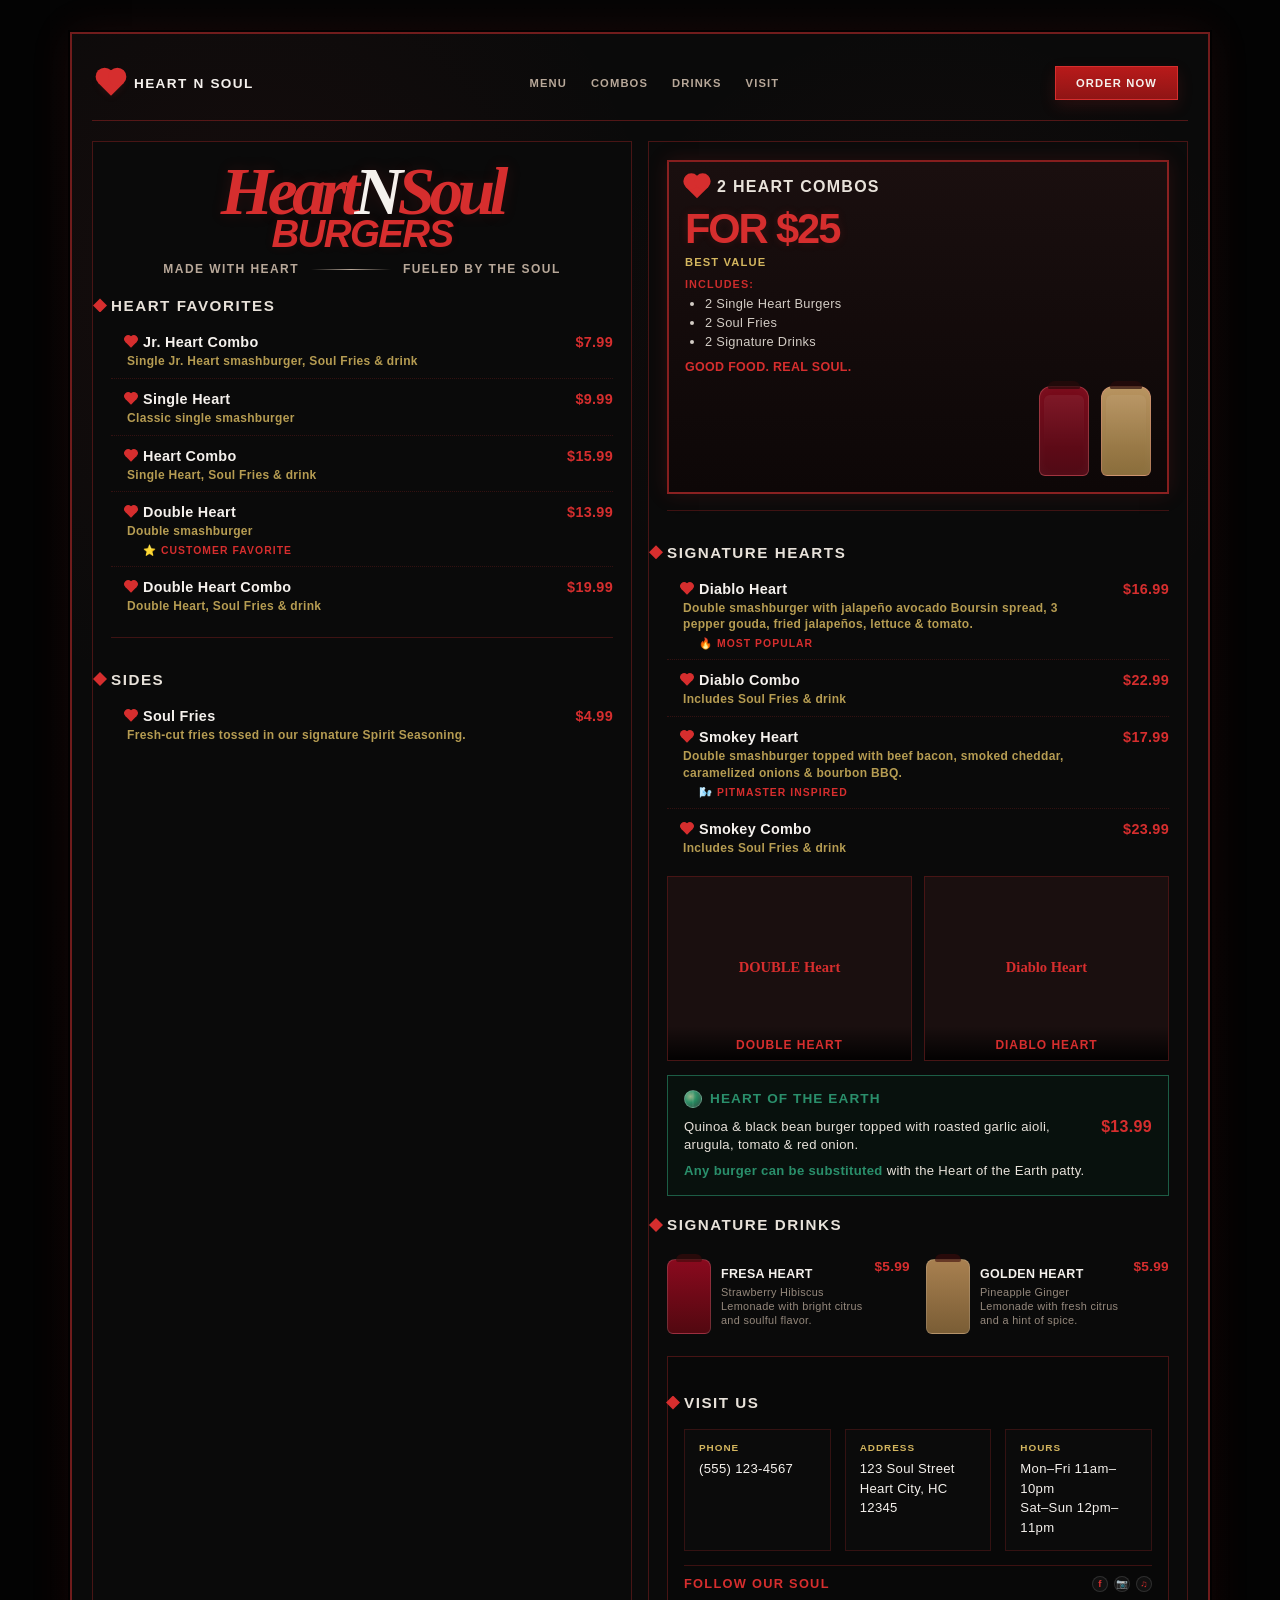
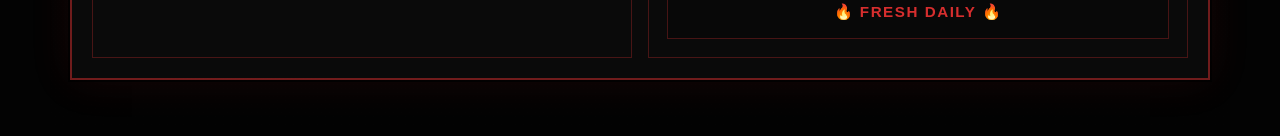
==== index.html @ 05a0e86d "Update design to match professional menu aesthetic with deeper tones, burger image sections, and men" ====
<!DOCTYPE html>
<html lang="en">
  <head>
    <meta charset="UTF-8" />
    <meta name="viewport" content="width=device-width, initial-scale=1.0" />
    <meta
      name="description"
      content="Heart N Soul Burgers serves handcrafted smash burgers, combos, soul fries, and signature drinks in a warm, welcoming neighborhood setting."
    />
    <title>Heart N Soul Burgers</title>
    <style>
      :root {
        --bg: #050505;
        --bg-2: #0a0a0a;
        --panel: #0f0f0f;
        --panel-2: #131313;
        --red: #d62e2e;
        --red-deep: #8f1a1a;
        --red-soft: rgba(214, 46, 46, 0.12);
        --cream: #f5f1ed;
        --gold: #d4b65f;
        --green: #2a8f6b;
        --green-dark: #0f2920;
        --text: #e8e2da;
        --muted: #b8a899;
        --line: rgba(214, 46, 46, 0.55);
        --shadow: rgba(214, 46, 46, 0.22);
        --shadow-soft: rgba(0, 0, 0, 0.4);
      }

      * {
        box-sizing: border-box;
      }

      html {
        scroll-behavior: smooth;
      }

      body {
        margin: 0;
        font-family: 'Trebuchet MS', Arial, sans-serif;
        background: #030303;
        color: var(--text);
        letter-spacing: 0.02em;
      }

      a {
        color: inherit;
        text-decoration: none;
      }

      ul {
        list-style: none;
        margin: 0;
        padding: 0;
      }

      .page {
        max-width: 1180px;
        margin: 0 auto;
        padding: 32px 20px 56px;
        min-height: 100vh;
        background: linear-gradient(180deg, #040404 0%, #020202 100%);
      }

      .menu-board {
        background:
          radial-gradient(circle at 15% 15%, rgba(214, 46, 46, 0.06), transparent 25%),
          radial-gradient(circle at 75% 20%, rgba(214, 46, 46, 0.05), transparent 22%),
          #0a0a0a;
        border: 2px solid rgba(214, 46, 46, 0.5);
        box-shadow: 0 0 0 2px rgba(0, 0, 0, 0.8), 0 0 40px rgba(214, 46, 46, 0.1);
        padding: 20px;
        overflow: hidden;
      }

      .site-header {
        display: flex;
        align-items: center;
        justify-content: space-between;
        gap: 20px;
        padding: 12px 10px 20px;
        border-bottom: 1px solid rgba(214, 46, 46, 0.35);
        margin-bottom: 20px;
      }

      .brand-lockup {
        display: flex;
        align-items: center;
        gap: 14px;
      }

      .brand-mark {
        width: 18px;
        height: 18px;
        transform: rotate(45deg);
        background: var(--red);
        position: relative;
        box-shadow: 0 0 8px rgba(214, 46, 46, 0.15);
      }

      .brand-mark::before,
      .brand-mark::after {
        content: "";
        position: absolute;
        width: 18px;
        height: 18px;
        background: var(--red);
        border-radius: 50%;
      }

      .brand-mark::before { left: -9px; top: 0; }
      .brand-mark::after { left: 0; top: -9px; }

      .brand-name-inline {
        color: var(--cream);
        font-weight: 900;
        text-transform: uppercase;
        letter-spacing: 0.1em;
        font-size: 0.85rem;
        word-spacing: 0.05em;
      }

      .main-nav {
        display: flex;
        align-items: center;
        gap: 24px;
        flex-wrap: wrap;
      }

      .main-nav a {
        color: var(--muted);
        text-transform: uppercase;
        letter-spacing: 0.1em;
        font-size: 0.7rem;
        font-weight: 700;
        transition: color 0.2s ease;
        border-bottom: 1px solid transparent;
      }

      .main-nav a:hover,
      .main-nav a:focus-visible {
        color: var(--red);
        border-bottom-color: var(--red);
      }

      .order-btn,
      .cta-btn {
        display: inline-flex;
        align-items: center;
        justify-content: center;
        border: 1px solid var(--red);
        background: linear-gradient(180deg, #b81a1a 0%, #8f1515 100%);
        color: var(--cream);
        font-weight: 800;
        text-transform: uppercase;
        letter-spacing: 0.1em;
        padding: 10px 20px;
        font-size: 0.7rem;
        transition: transform 0.2s ease, box-shadow 0.2s ease;
        box-shadow: 0 6px 16px rgba(214, 46, 46, 0.15);
      }

      .order-btn:hover,
      .order-btn:focus-visible,
      .cta-btn:hover,
      .cta-btn:focus-visible {
        transform: translateY(-2px);
        box-shadow: 0 8px 20px rgba(214, 46, 46, 0.2);
      }

      .board-grid {
        display: grid;
        grid-template-columns: 1fr 1fr;
        gap: 16px;
      }

      .panel {
        background: rgba(10, 10, 10, 0.95);
        border: 1px solid rgba(214, 46, 46, 0.3);
        padding: 18px;
        position: relative;
        min-height: auto;
      }

      .brand-wrap {
        display: grid;
        grid-template-columns: 1fr;
        gap: 16px;
        align-items: center;
        text-align: center;
      }

      .brand-name {
        position: relative;
        font-weight: 900;
        font-style: italic;
        color: var(--cream);
        text-transform: none;
        line-height: 0.95;
        text-shadow: 0 0 20px rgba(214, 46, 46, 0.15);
      }

      .brand-name .heart {
        display: block;
        font-size: clamp(2.8rem, 6vw, 4.2rem);
        font-family: Georgia, serif;
        color: var(--cream);
        text-shadow: 0 0 15px rgba(214, 46, 46, 0.15);
        letter-spacing: -0.08em;
        position: relative;
        z-index: 1;
        margin: 0;
      }

      .brand-name .heart span {
        color: var(--red);
        font-weight: 900;
      }

      .brand-name .burgers {
        font-size: clamp(1.8rem, 4vw, 2.4rem);
        color: var(--red);
        letter-spacing: -0.04em;
        position: relative;
        margin: -8px 0 0 0;
        font-weight: 900;
        text-shadow: 0 0 10px rgba(214, 46, 46, 0.1);
      }

      .heart-shape {
        display: none;
      }

      .brand-signoff {
        display: flex;
        justify-content: center;
        align-items: center;
        gap: 12px;
        margin-top: 10px;
        font-size: 0.75rem;
        text-transform: uppercase;
        letter-spacing: 0.12em;
        color: var(--muted);
        font-weight: 700;
      }

      .brand-signoff .line {
        flex: 1;
        height: 1px;
        background: linear-gradient(90deg, transparent, var(--muted), transparent);
        border-radius: 999px;
        max-width: 80px;
      }

      .combo-box {
        background: linear-gradient(180deg, #1a0f0f 0%, #0d0707 100%);
        border: 2px solid rgba(214, 46, 46, 0.6);
        padding: 16px;
        position: relative;
        margin-bottom: 16px;
        box-shadow: 0 0 20px rgba(214, 46, 46, 0.15);
      }

      .combo-header {
        display: flex;
        align-items: center;
        gap: 12px;
        margin-bottom: 12px;
        color: var(--text);
        font-weight: 800;
        text-transform: uppercase;
        font-size: 1rem;
        letter-spacing: 0.08em;
      }

      .combo-heart {
        width: 16px;
        height: 16px;
        background: var(--red);
        transform: rotate(45deg);
        position: relative;
        display: inline-block;
        margin-left: 4px;
      }

      .combo-heart::before,
      .combo-heart::after {
        content: "";
        position: absolute;
        width: 16px;
        height: 16px;
        background: var(--red);
        border-radius: 50%;
      }

      .combo-heart::before { left: -8px; top: 0; }
      .combo-heart::after { left: 0; top: -8px; }

      .combo-price {
        font-size: clamp(2rem, 4vw, 2.6rem);
        font-weight: 900;
        color: var(--red);
        line-height: 1;
        display: inline-block;
        letter-spacing: -0.05em;
        margin: 0 0 6px;
        text-shadow: 0 0 10px rgba(214, 46, 46, 0.15);
      }

      .combo-sub {
        color: var(--gold);
        text-transform: uppercase;
        font-size: 0.7rem;
        font-weight: 800;
        letter-spacing: 0.1em;
        margin-bottom: 8px;
        display: block;
      }

      .combo-includes {
        font-size: 0.68rem;
        text-transform: uppercase;
        color: var(--red);
        opacity: 0.95;
        letter-spacing: 0.1em;
        margin: 10px 0 6px 0;
        font-weight: 800;
      }

      .combo-list {
        margin: 0;
        padding-left: 20px;
        color: var(--text);
        font-size: 0.8rem;
        list-style: disc;
        opacity: 0.9;
      }

      .combo-list li {
        margin-bottom: 4px;
      }

      .combo-note {
        margin-top: 10px;
        color: var(--red);
        font-size: 0.78rem;
        text-transform: uppercase;
        font-weight: 900;
        line-height: 1.4;
      }

      .combo-visuals {
        display: flex;
        justify-content: flex-end;
        align-items: center;
        gap: 12px;
        margin-top: 10px;
      }

      .drink-bottle {
        width: 50px;
        height: 90px;
        background: linear-gradient(180deg, #7a0a1a 0%, #500a15 100%);
        border-radius: 12px 12px 6px 6px;
        position: relative;
        border: 1px solid rgba(255, 150, 150, 0.3);
        box-shadow: inset 0 0 12px rgba(255, 255, 255, 0.04);
      }

      .drink-bottle:nth-child(2) {
        background: linear-gradient(180deg, #b8935f 0%, #8a6d3b 100%);
      }

      .drink-bottle::before {
        content: "";
        position: absolute;
        top: -6px;
        left: 8px;
        right: 8px;
        height: 8px;
        background: rgba(40, 10, 10, 0.7);
        border-radius: 8px 8px 2px 2px;
      }

      .drink-bottle::after {
        content: "";
        position: absolute;
        inset: 8px 4px 4px;
        background: linear-gradient(180deg, rgba(255,255,255,0.06), transparent 70%);
        border-radius: 6px;
      }

      .menu-section {
        margin-top: 14px;
        border-top: 1px solid rgba(214, 46, 46, 0.25);
        padding-top: 12px;
      }

      .menu-section.first-section {
        border-top: none;
        margin-top: 0;
        padding-top: 0;
      }

      .section-head {
        display: flex;
        align-items: center;
        gap: 10px;
        text-transform: uppercase;
        font-weight: 900;
        color: var(--text);
        font-size: 0.95rem;
        margin-bottom: 10px;
        letter-spacing: 0.1em;
        position: relative;
        padding: 8px 0;
      }

      .section-head::before {
        content: "";
        position: absolute;
        left: -18px;
        top: 50%;
        transform: translateY(-50%);
        width: 14px;
        height: 14px;
        background: var(--red);
        clip-path: polygon(50% 0%, 100% 50%, 50% 100%, 0% 50%);
      }

      .section-head::after {
        content: "";
        position: absolute;
        right: 0;
        top: 50%;
        transform: translateY(-50%);
        width: 100%;
        height: 1px;
        background: linear-gradient(90deg, transparent, rgba(214, 46, 46, 0.4), transparent);
        z-index: -1;
      }

      .tiny-heart {
        width: 12px;
        height: 12px;
        background: var(--red);
        transform: rotate(45deg);
        display: inline-block;
        position: relative;
      }

      .tiny-heart::before,
      .tiny-heart::after {
        content: "";
        position: absolute;
        width: 12px;
        height: 12px;
        background: var(--red);
        border-radius: 50%;
      }

      .tiny-heart::before { left: -6px; top: 0; }
      .tiny-heart::after { left: 0; top: -6px; }

      .menu-item {
        display: grid;
        grid-template-columns: 1fr auto;
        gap: 10px;
        align-items: start;
        margin: 12px 0;
        padding-bottom: 8px;
        padding-left: 16px;
        border-bottom: 1px dotted rgba(214, 46, 46, 0.2);
      }

      .menu-item:last-child {
        border-bottom: none;
      }

      .item-name {
        display: flex;
        align-items: center;
        gap: 8px;
        color: var(--cream);
        font-weight: 700;
        font-size: 0.9rem;
        letter-spacing: 0.02em;
      }

      .mini-heart {
        width: 8px;
        height: 8px;
        background: var(--red);
        transform: rotate(45deg);
        display: inline-block;
        position: relative;
        flex-shrink: 0;
      }

      .mini-heart::before,
      .mini-heart::after {
        content: "";
        position: absolute;
        width: 8px;
        height: 8px;
        border-radius: 50%;
        background: var(--red);
      }

      .mini-heart::before { left: -4px; top: 0; }
      .mini-heart::after { left: 0; top: -4px; }

      .item-price {
        color: var(--red);
        font-weight: 900;
        font-size: 0.9rem;
        white-space: nowrap;
      }

      .description {
        margin-top: 3px;
        color: var(--gold);
        font-size: 0.75rem;
        line-height: 1.4;
        max-width: 420px;
        opacity: 0.85;
        font-weight: 600;
      }

      .item-label {
        display: inline-block;
        color: var(--red);
        font-size: 0.65rem;
        text-transform: uppercase;
        letter-spacing: 0.1em;
        font-weight: 900;
        margin-top: 2px;
        margin-left: 16px;
      }

      .burger-image-grid {
        display: grid;
        grid-template-columns: 1fr;
        gap: 12px;
        margin-top: 12px;
      }

      .burger-image-row {
        display: grid;
        grid-template-columns: 1fr 1fr;
        gap: 12px;
      }

      .burger-image-item {
        position: relative;
        overflow: hidden;
        border: 1px solid rgba(214, 46, 46, 0.3);
        background: rgba(10, 10, 10, 0.8);
      }

      .burger-image-item img {
        width: 100%;
        height: auto;
        display: block;
      }

      .burger-label {
        position: absolute;
        bottom: 0;
        left: 0;
        right: 0;
        background: linear-gradient(180deg, transparent, rgba(0, 0, 0, 0.9));
        color: var(--red);
        font-weight: 900;
        text-transform: uppercase;
        padding: 12px 8px 8px;
        font-size: 0.75rem;
        letter-spacing: 0.08em;
        text-align: center;
      }

      .section-highlight {
        background: rgba(8, 20, 15, 0.7);
        border: 1px solid rgba(42, 143, 107, 0.6);
        color: var(--text);
        padding: 14px 16px;
        margin-top: 14px;
        position: relative;
      }

      .section-highlight .brand {
        color: var(--green);
        font-weight: 900;
        text-transform: uppercase;
        letter-spacing: 0.08em;
        margin-bottom: 10px;
        font-size: 0.85rem;
        display: flex;
        align-items: center;
        gap: 8px;
      }

      .earth-row {
        display: grid;
        grid-template-columns: 1fr auto;
        gap: 12px;
        align-items: start;
      }

      .earth-badge {
        display: inline-block;
        width: 18px;
        height: 18px;
        border-radius: 50%;
        background: radial-gradient(circle at 35% 35%, #9ab588 0%, #238a5f 40%, #0d2b1f 100%);
        border: 1px solid rgba(255,255,255,0.3);
        position: relative;
        box-shadow: inset 0 0 6px rgba(255,255,255,0.2);
        flex-shrink: 0;
      }

      .earth-badge::before {
        content: "";
        position: absolute;
        inset: 0;
        border-radius: 50%;
        background: linear-gradient(90deg, transparent 45%, rgba(255,255,255,0.15) 50%, transparent 55%);
      }

      .section-highlight .text {
        color: var(--text);
        line-height: 1.4;
        font-size: 0.82rem;
      }

      .section-highlight .text strong {
        color: var(--green);
        font-weight: 800;
      }

      .signature-drinks {
        margin-top: 12px;
      }

      .drink-grid {
        display: grid;
        grid-template-columns: 1fr 1fr;
        gap: 16px;
        margin-top: 8px;
      }

      .drink-item {
        display: grid;
        grid-template-columns: 1fr auto;
        gap: 8px;
        align-items: start;
        margin: 8px 0;
      }

      .drink-label {
        font-size: 0.78rem;
        color: var(--cream);
        font-weight: 700;
        text-transform: uppercase;
      }

      .drink-price {
        color: var(--red);
        font-weight: 900;
        white-space: nowrap;
        font-size: 0.85rem;
      }

      .drink-mini {
        margin-top: 4px;
        display: flex;
        justify-content: space-between;
        gap: 8px;
        color: var(--muted);
        font-size: 0.68rem;
        line-height: 1.3;
        opacity: 0.8;
      }

      .bottle-shape {
        width: 44px;
        height: 75px;
        border-radius: 8px 8px 6px 6px;
        position: relative;
        background: linear-gradient(180deg, #8a0a1e 0%, #520810 100%);
        border: 1px solid rgba(255,255,255,0.15);
        flex-shrink: 0;
      }

      .bottle-shape::before {
        content: "";
        position: absolute;
        left: 8px;
        right: 8px;
        top: -6px;
        height: 8px;
        background: rgba(60, 10, 10, 0.6);
        border-radius: 6px 6px 2px 2px;
      }

      .bottle-shape.gold {
        background: linear-gradient(180deg, #a88050 0%, #7a5d35 100%);
      }

      .contact-card {
        background: rgba(8, 8, 8, 0.9);
        border: 1px solid rgba(214, 46, 46, 0.3);
        padding: 16px;
        margin-top: 14px;
      }

      .contact-row {
        display: grid;
        grid-template-columns: repeat(3, minmax(0, 1fr));
        gap: 14px;
      }

      .info-block {
        border: 1px solid rgba(214, 46, 46, 0.2);
        background: rgba(255, 255, 255, 0.01);
        padding: 12px 14px;
      }

      .info-label {
        display: block;
        color: var(--gold);
        font-size: 0.62rem;
        text-transform: uppercase;
        letter-spacing: 0.1em;
        font-weight: 800;
        margin-bottom: 6px;
      }

      .info-value {
        color: var(--cream);
        font-size: 0.82rem;
        line-height: 1.5;
      }

      .follow-wrap {
        margin-top: 14px;
        border-top: 1px solid rgba(214, 46, 46, 0.25);
        padding-top: 10px;
        display: flex;
        justify-content: space-between;
        align-items: center;
        flex-wrap: wrap;
        gap: 10px;
      }

      .follow-text {
        color: var(--red);
        text-transform: uppercase;
        font-weight: 900;
        letter-spacing: 0.1em;
        font-size: 0.8rem;
      }

      .socials {
        display: flex;
        gap: 6px;
        align-items: center;
        color: var(--cream);
        font-size: 0.95rem;
      }

      .social-dot {
        width: 16px;
        height: 16px;
        border-radius: 50%;
        display: inline-flex;
        align-items: center;
        justify-content: center;
        background: rgba(255,255,255,0.04);
        border: 1px solid rgba(255,255,255,0.12);
        color: var(--red);
        font-weight: 900;
        font-size: 0.6rem;
      }

      .bottom-tag {
        margin-top: 10px;
        text-align: center;
        color: var(--red);
        text-transform: uppercase;
        font-weight: 900;
        letter-spacing: 0.1em;
        font-size: 0.95rem;
        line-height: 1.3;
      }

      .sr-only {
        position: absolute;
        width: 1px;
        height: 1px;
        padding: 0;
        margin: -1px;
        overflow: hidden;
        clip: rect(0, 0, 0, 0);
        border: 0;
      }

      @media (max-width: 900px) {
        .board-grid { grid-template-columns: 1fr; }
        .brand-wrap { grid-template-columns: 1fr; }
        .drink-grid { grid-template-columns: 1fr; }
        .burger-image-row { grid-template-columns: 1fr; }
        .page { padding: 20px; }
        .site-header {
          flex-direction: column;
          align-items: flex-start;
        }
        .main-nav {
          width: 100%;
          justify-content: space-between;
        }
      }

      @media (max-width: 620px) {
        .menu-item {
          grid-template-columns: 1fr;
        }
        .contact-row {
          grid-template-columns: 1fr;
        }
        .earth-row {
          grid-template-columns: 1fr;
        }
        .brand-signoff {
          flex-direction: column;
          align-items: center;
          gap: 6px;
        }
        .brand-signoff .line {
          width: 80px;
          height: 1px;
        }
      }
    </style>
  </head>
  <body>
    <div class="page">
      <div class="menu-board">
        <header class="site-header" aria-label="Main header">
          <div class="brand-lockup" aria-label="Heart N Soul Burgers brand">
            <span class="brand-mark" aria-hidden="true"></span>
            <span class="brand-name-inline">Heart N Soul</span>
          </div>

          <nav class="main-nav" aria-label="Main navigation">
            <a href="#menu">Menu</a>
            <a href="#combos">Combos</a>
            <a href="#drinks">Drinks</a>
            <a href="#visit">Visit</a>
          </nav>

          <a class="order-btn" href="tel:+15551234567" aria-label="Call to order">Order Now</a>
        </header>

        <main>
          <div class="board-grid">
            <section class="panel" aria-labelledby="brand-title">
              <div class="brand-wrap">
                <div class="brand-name" id="brand-title">
                  <div class="heart"><span>Heart</span>N<span>Soul</span></div>
                  <div class="burgers">BURGERS</div>
                </div>
              </div>

              <div class="brand-signoff" aria-label="Brand tagline">
                <span>Made With Heart</span>
                <div class="line" aria-hidden="true"></div>
                <span>Fueled by the Soul</span>
              </div>

              <section class="menu-section first-section" id="menu" aria-labelledby="favorites-heading">
                <h2 class="section-head" id="favorites-heading">
                  <span>Heart Favorites</span>
                </h2>

                <ul class="menu-list" aria-label="Favorite menu items">
                  <li class="menu-item">
                    <div>
                      <div class="item-name"><span class="mini-heart" aria-hidden="true"></span> Jr. Heart Combo</div>
                      <div class="description">Single Jr. Heart smashburger, Soul Fries &amp; drink</div>
                    </div>
                    <div class="item-price" aria-label="Price $7.99">$7.99</div>
                  </li>

                  <li class="menu-item">
                    <div>
                      <div class="item-name"><span class="mini-heart" aria-hidden="true"></span> Single Heart</div>
                      <div class="description">Classic single smashburger</div>
                    </div>
                    <div class="item-price" aria-label="Price $9.99">$9.99</div>
                  </li>

                  <li class="menu-item">
                    <div>
                      <div class="item-name"><span class="mini-heart" aria-hidden="true"></span> Heart Combo</div>
                      <div class="description">Single Heart, Soul Fries &amp; drink</div>
                    </div>
                    <div class="item-price" aria-label="Price $15.99">$15.99</div>
                  </li>

                  <li class="menu-item">
                    <div>
                      <div class="item-name"><span class="mini-heart" aria-hidden="true"></span> Double Heart</div>
                      <div class="description">Double smashburger</div>
                      <div class="item-label">⭐ CUSTOMER FAVORITE</div>
                    </div>
                    <div class="item-price" aria-label="Price $13.99">$13.99</div>
                  </li>

                  <li class="menu-item">
                    <div>
                      <div class="item-name"><span class="mini-heart" aria-hidden="true"></span> Double Heart Combo</div>
                      <div class="description">Double Heart, Soul Fries &amp; drink</div>
                    </div>
                    <div class="item-price" aria-label="Price $19.99">$19.99</div>
                  </li>
                </ul>
              </section>

              <section class="menu-section" aria-labelledby="sides-heading">
                <h2 class="section-head" id="sides-heading">
                  <span>Sides</span>
                </h2>

                <ul class="menu-list" aria-label="Side menu items">
                  <li class="menu-item">
                    <div>
                      <div class="item-name"><span class="mini-heart" aria-hidden="true"></span> Soul Fries</div>
                      <div class="description">Fresh-cut fries tossed in our signature Spirit Seasoning.</div>
                    </div>
                    <div class="item-price" aria-label="Price $4.99">$4.99</div>
                  </li>
                </ul>
              </section>
            </section>

            <aside class="panel" aria-label="Value menu and contact information">
              <div class="combo-box" id="combos">
                <div class="combo-header">
                  <span class="combo-heart" aria-hidden="true"></span>
                  <span>2 Heart Combos</span>
                </div>

                <div class="combo-price">FOR $25</div>
                <div class="combo-sub">Best Value</div>
                <div class="combo-includes">Includes:</div>
                <ul class="combo-list">
                  <li>2 Single Heart Burgers</li>
                  <li>2 Soul Fries</li>
                  <li>2 Signature Drinks</li>
                </ul>

                <div class="combo-note">GOOD FOOD. REAL SOUL.</div>

                <div class="combo-visuals" aria-hidden="true">
                  <div class="drink-bottle"></div>
                  <div class="drink-bottle"></div>
                </div>
              </div>

              <section class="menu-section" aria-labelledby="signature-hearts-heading">
                <h2 class="section-head" id="signature-hearts-heading">
                  <span>Signature Hearts</span>
                </h2>

                <ul class="menu-list" aria-label="Signature hearts">
                  <li class="menu-item">
                    <div>
                      <div class="item-name"><span class="mini-heart" aria-hidden="true"></span> Diablo Heart</div>
                      <div class="description">Double smashburger with jalapeño avocado Boursin spread, 3 pepper gouda, fried jalapeños, lettuce &amp; tomato.</div>
                      <div class="item-label">🔥 MOST POPULAR</div>
                    </div>
                    <div class="item-price" aria-label="Price $16.99">$16.99</div>
                  </li>

                  <li class="menu-item">
                    <div>
                      <div class="item-name"><span class="mini-heart" aria-hidden="true"></span> Diablo Combo</div>
                      <div class="description">Includes Soul Fries &amp; drink</div>
                    </div>
                    <div class="item-price" aria-label="Price $22.99">$22.99</div>
                  </li>

                  <li class="menu-item">
                    <div>
                      <div class="item-name"><span class="mini-heart" aria-hidden="true"></span> Smokey Heart</div>
                      <div class="description">Double smashburger topped with beef bacon, smoked cheddar, caramelized onions &amp; bourbon BBQ.</div>
                      <div class="item-label">🌬️ PITMASTER INSPIRED</div>
                    </div>
                    <div class="item-price" aria-label="Price $17.99">$17.99</div>
                  </li>

                  <li class="menu-item">
                    <div>
                      <div class="item-name"><span class="mini-heart" aria-hidden="true"></span> Smokey Combo</div>
                      <div class="description">Includes Soul Fries &amp; drink</div>
                    </div>
                    <div class="item-price" aria-label="Price $23.99">$23.99</div>
                  </li>
                </ul>
              </section>

              <div class="burger-image-grid">
                <div class="burger-image-row">
                  <div class="burger-image-item">
                    <img src="data:image/svg+xml,%3Csvg xmlns='http://www.w3.org/2000/svg' viewBox='0 0 400 300'%3E%3Crect fill='%231a0f0f' width='400' height='300'/%3E%3Ctext x='50%25' y='50%25' font-size='24' fill='%23d62e2e' text-anchor='middle' dominant-baseline='middle' font-weight='bold'%3EDOUBLE Heart%3C/text%3E%3C/svg%3E" alt="Double Heart burger"/>
                    <div class="burger-label">Double Heart</div>
                  </div>
                  <div class="burger-image-item">
                    <img src="data:image/svg+xml,%3Csvg xmlns='http://www.w3.org/2000/svg' viewBox='0 0 400 300'%3E%3Crect fill='%231a0f0f' width='400' height='300'/%3E%3Ctext x='50%25' y='50%25' font-size='24' fill='%23d62e2e' text-anchor='middle' dominant-baseline='middle' font-weight='bold'%3EDiablo Heart%3C/text%3E%3C/svg%3E" alt="Diablo Heart burger"/>
                    <div class="burger-label">Diablo Heart</div>
                  </div>
                </div>
              </div>

              <section class="section-highlight" aria-labelledby="earth-heading">
                <div class="brand" id="earth-heading"><span class="earth-badge" aria-hidden="true"></span> Heart of the Earth</div>
                <div class="earth-row">
                  <div class="text">
                    <div>Quinoa &amp; black bean burger topped with roasted garlic aioli, arugula, tomato &amp; red onion.</div>
                    <div style="margin-top:8px;"><strong>Any burger can be substituted</strong> with the Heart of the Earth patty.</div>
                  </div>
                  <div class="item-price" style="font-size:1rem;" aria-label="Price $13.99">$13.99</div>
                </div>
              </section>

              <section class="signature-drinks" id="drinks" aria-labelledby="drinks-heading">
                <h2 class="section-head" id="drinks-heading">
                  <span>Signature Drinks</span>
                </h2>

                <div class="drink-grid">
                  <article>
                    <div class="drink-item">
                      <div style="display:flex;align-items:center;gap:10px;">
                        <div class="bottle-shape" aria-hidden="true"></div>
                        <div>
                          <div class="drink-label">Fresa Heart</div>
                          <div class="drink-mini">Strawberry Hibiscus Lemonade with bright citrus and soulful flavor.</div>
                        </div>
                      </div>
                      <div class="drink-price" aria-label="Price $5.99">$5.99</div>
                    </div>
                  </article>

                  <article>
                    <div class="drink-item">
                      <div style="display:flex;align-items:center;gap:10px;">
                        <div class="bottle-shape gold" aria-hidden="true"></div>
                        <div>
                          <div class="drink-label">Golden Heart</div>
                          <div class="drink-mini">Pineapple Ginger Lemonade with fresh citrus and a hint of spice.</div>
                        </div>
                      </div>
                      <div class="drink-price" aria-label="Price $5.99">$5.99</div>
                    </div>
                  </article>
                </div>
              </section>

              <section class="contact-card" id="visit" aria-labelledby="visit-heading">
                <h2 class="section-head" id="visit-heading">
                  <span>Visit Us</span>
                </h2>

                <div class="contact-row">
                  <article class="info-block" aria-labelledby="phone-label">
                    <span class="info-label" id="phone-label">Phone</span>
                    <a class="info-value" href="tel:+15551234567" aria-label="Phone number (555) 123-4567">(555) 123-4567</a>
                  </article>

                  <article class="info-block" aria-labelledby="address-label">
                    <span class="info-label" id="address-label">Address</span>
                    <span class="info-value">123 Soul Street<br />
                      Heart City, HC 12345</span>
                  </article>

                  <article class="info-block" aria-labelledby="hours-label">
                    <span class="info-label" id="hours-label">Hours</span>
                    <span class="info-value">Mon–Fri 11am–10pm<br />
                      Sat–Sun 12pm–11pm</span>
                  </article>
                </div>

                <div class="follow-wrap">
                  <span class="follow-text">Follow Our Soul</span>
                  <div class="socials" aria-label="Social media links">
                    <a aria-label="Facebook page" href="https://facebook.com" class="social-dot">f</a>
                    <a aria-label="Instagram profile" href="https://instagram.com" class="social-dot">📷</a>
                    <a aria-label="TikTok profile" href="https://tiktok.com" class="social-dot">♫</a>
                  </div>
                </div>

                <div class="bottom-tag">🔥 FRESH DAILY 🔥</div>
              </section>
            </aside>
          </div>
        </main>
      </div>
    </div>
  </body>
</html>
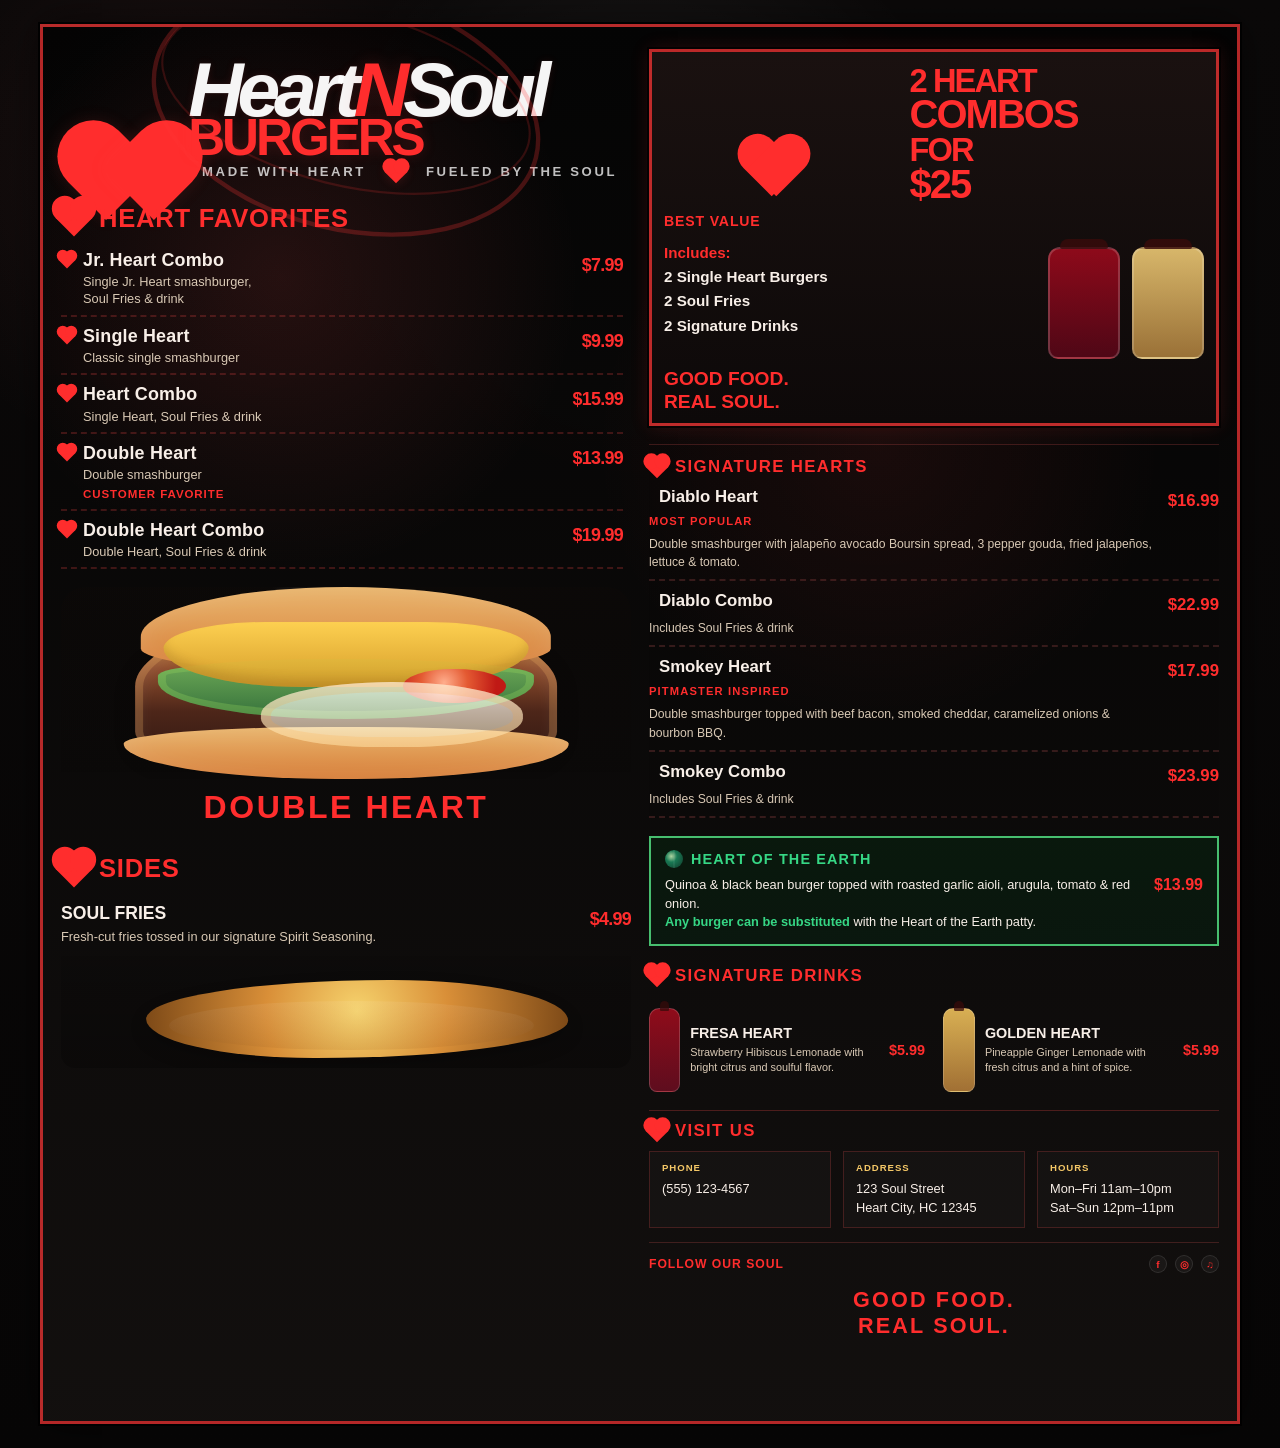
==== commit f31522ff: "Match the provided menu mockup more closely by rebuilding the page with the dark, red-on-black resta" ====
--- a/index.html
+++ b/index.html
@@ -5,287 +5,714 @@
     <meta name="viewport" content="width=device-width, initial-scale=1.0" />
     <meta
       name="description"
-      content="Heart N Soul Burgers serves handcrafted smash burgers, combos, soul fries, and signature drinks in a warm, welcoming neighborhood setting."
+      content="Heart N Soul Burgers menu board style website"
     />
     <title>Heart N Soul Burgers</title>
     <style>
       :root {
-        --bg: #050505;
-        --bg-2: #0a0a0a;
-        --panel: #0f0f0f;
-        --panel-2: #131313;
-        --red: #d62e2e;
-        --red-deep: #8f1a1a;
-        --red-soft: rgba(214, 46, 46, 0.12);
-        --cream: #f5f1ed;
-        --gold: #d4b65f;
-        --green: #2a8f6b;
-        --green-dark: #0f2920;
-        --text: #e8e2da;
-        --muted: #b8a899;
-        --line: rgba(214, 46, 46, 0.55);
-        --shadow: rgba(214, 46, 46, 0.22);
-        --shadow-soft: rgba(0, 0, 0, 0.4);
-      }
-
-      * {
-        box-sizing: border-box;
-      }
-
-      html {
-        scroll-behavior: smooth;
+        --bg: #090807;
+        --bg-2: #11100f;
+        --bg-3: #1b1715;
+        --panel: #0b0b0a;
+        --red: #ff2d2d;
+        --red-deep: #a21014;
+        --red-soft: rgba(255, 55, 55, 0.22);
+        --cream: #f3e7d6;
+        --gold: #f5c867;
+        --green: #36d785;
+        --sage: #8bb87a;
+        --text: #f8efe8;
+        --muted: #d9c9b5;
+        --shadow: rgba(255, 70, 70, 0.25);
+      }
+
+      * { box-sizing: border-box; }
+
+      html, body {
+        margin: 0;
+        min-height: 100%;
+        background: #090807;
+        color: var(--text);
+        font-family: Arial, Helvetica, sans-serif;
       }
 
       body {
-        margin: 0;
-        font-family: 'Trebuchet MS', Arial, sans-serif;
-        background: #030303;
-        color: var(--text);
-        letter-spacing: 0.02em;
-      }
-
-      a {
-        color: inherit;
-        text-decoration: none;
-      }
-
-      ul {
-        list-style: none;
-        margin: 0;
+        display: flex;
+        justify-content: center;
+        align-items: flex-start;
+        padding: 24px;
+        background:
+          radial-gradient(circle at 50% 15%, rgba(255,255,255,0.08), transparent 24%),
+          radial-gradient(circle at 15% 12%, rgba(255, 110, 110, 0.08), transparent 18%),
+          linear-gradient(180deg, #0b0909 0%, #070606 100%);
+      }
+
+      a { color: inherit; text-decoration: none; }
+      ul { list-style: none; margin: 0; padding: 0; }
+
+      .menu-board {
+        width: min(1200px, 100%);
+        min-height: 1400px;
+        background:
+          radial-gradient(circle at 20% 18%, rgba(255,87,87,0.12), transparent 20%),
+          radial-gradient(circle at 70% 30%, rgba(255,68,68,0.08), transparent 22%),
+          linear-gradient(180deg, rgba(0,0,0,0.96), rgba(16,13,12,0.97));
+        border: 3px solid rgba(255, 56, 56, 0.7);
+        box-shadow: 0 0 0 2px rgba(0,0,0,0.9), 0 0 40px rgba(0,0,0,0.55);
+        padding: 18px 18px 0;
+        position: relative;
+        overflow: hidden;
+      }
+
+      .menu-board::before {
+        content: "";
+        position: absolute;
+        inset: 0;
+        background: rgba(255,255,255,0.01);
+        pointer-events: none;
+      }
+
+      .board-grid {
+        display: grid;
+        grid-template-columns: 1fr 1fr;
+        gap: 18px;
+        position: relative;
+        z-index: 1;
+      }
+
+      .panel {
+        position: relative;
         padding: 0;
       }
 
-      .page {
-        max-width: 1180px;
-        margin: 0 auto;
-        padding: 32px 20px 56px;
-        min-height: 100vh;
-        background: linear-gradient(180deg, #040404 0%, #020202 100%);
-      }
-
-      .menu-board {
-        background:
-          radial-gradient(circle at 15% 15%, rgba(214, 46, 46, 0.06), transparent 25%),
-          radial-gradient(circle at 75% 20%, rgba(214, 46, 46, 0.05), transparent 22%),
-          #0a0a0a;
-        border: 2px solid rgba(214, 46, 46, 0.5);
-        box-shadow: 0 0 0 2px rgba(0, 0, 0, 0.8), 0 0 40px rgba(214, 46, 46, 0.1);
-        padding: 20px;
-        overflow: hidden;
-      }
-
-      .site-header {
+      .brand-wrap {
+        position: relative;
+        padding-top: 10px;
+      }
+
+      .brand-top {
         display: flex;
         align-items: center;
         justify-content: space-between;
         gap: 20px;
-        padding: 12px 10px 20px;
-        border-bottom: 1px solid rgba(214, 46, 46, 0.35);
-        margin-bottom: 20px;
-      }
-
-      .brand-lockup {
-        display: flex;
-        align-items: center;
-        gap: 14px;
-      }
-
-      .brand-mark {
-        width: 18px;
-        height: 18px;
+      }
+
+      .heart-mark {
+        position: relative;
+        width: 120px;
+        height: 100px;
+        margin-left: 10px;
+        margin-right: 4px;
+      }
+
+      .heart-mark::before,
+      .heart-mark::after {
+        content: "";
+        position: absolute;
+        width: 72px;
+        height: 90px;
+        background: var(--red);
+        border-radius: 70px 70px 0 0;
+        top: 12px;
+        box-shadow: 0 0 18px rgba(255, 72, 72, 0.12);
+      }
+
+      .heart-mark::before {
+        left: 14px;
+        transform: rotate(-45deg);
+        transform-origin: 100% 100%;
+      }
+
+      .heart-mark::after {
+        left: 32px;
         transform: rotate(45deg);
-        background: var(--red);
-        position: relative;
-        box-shadow: 0 0 8px rgba(214, 46, 46, 0.15);
-      }
-
-      .brand-mark::before,
-      .brand-mark::after {
-        content: "";
-        position: absolute;
-        width: 18px;
-        height: 18px;
-        background: var(--red);
-        border-radius: 50%;
-      }
-
-      .brand-mark::before { left: -9px; top: 0; }
-      .brand-mark::after { left: 0; top: -9px; }
-
-      .brand-name-inline {
-        color: var(--cream);
-        font-weight: 900;
-        text-transform: uppercase;
-        letter-spacing: 0.1em;
-        font-size: 0.85rem;
-        word-spacing: 0.05em;
-      }
-
-      .main-nav {
-        display: flex;
-        align-items: center;
-        gap: 24px;
-        flex-wrap: wrap;
-      }
-
-      .main-nav a {
-        color: var(--muted);
-        text-transform: uppercase;
-        letter-spacing: 0.1em;
-        font-size: 0.7rem;
-        font-weight: 700;
-        transition: color 0.2s ease;
-        border-bottom: 1px solid transparent;
-      }
-
-      .main-nav a:hover,
-      .main-nav a:focus-visible {
-        color: var(--red);
-        border-bottom-color: var(--red);
-      }
-
-      .order-btn,
-      .cta-btn {
-        display: inline-flex;
+        transform-origin: 0 100%;
+      }
+
+      .brand-text {
+        width: 100%;
+        position: relative;
+      }
+
+      .brand-text .topline {
+        font-size: clamp(3rem, 6vw, 7rem);
+        font-weight: 900;
+        line-height: 0.9;
+        letter-spacing: -0.08em;
+        font-style: italic;
+        position: relative;
+        color: rgba(255, 255, 255, 0.15);
+        text-transform: none;
+        text-shadow: 0 0 1px rgba(255,255,255,0.2), 0 0 8px rgba(255,73,73,0.1);
+      }
+
+      .brand-text .topline .red {
+        color: var(--red);
+        text-shadow: 0 0 18px rgba(255, 64, 64, 0.18);
+      }
+
+      .brand-text .topline .white {
+        color: rgba(255,255,255,0.95);
+      }
+
+      .brand-text .subtitle {
+        margin-top: -8px;
+        font-size: clamp(2.3rem, 4vw, 4rem);
+        font-weight: 900;
+        letter-spacing: -0.06em;
+        line-height: 0.85;
+        color: var(--red);
+        text-transform: uppercase;
+        text-shadow: 0 0 14px rgba(255, 62, 62, 0.18);
+      }
+
+      .brand-text .bottomline {
+        display: flex;
         align-items: center;
         justify-content: center;
-        border: 1px solid var(--red);
-        background: linear-gradient(180deg, #b81a1a 0%, #8f1515 100%);
-        color: var(--cream);
-        font-weight: 800;
-        text-transform: uppercase;
-        letter-spacing: 0.1em;
-        padding: 10px 20px;
-        font-size: 0.7rem;
-        transition: transform 0.2s ease, box-shadow 0.2s ease;
-        box-shadow: 0 6px 16px rgba(214, 46, 46, 0.15);
-      }
-
-      .order-btn:hover,
-      .order-btn:focus-visible,
-      .cta-btn:hover,
-      .cta-btn:focus-visible {
-        transform: translateY(-2px);
-        box-shadow: 0 8px 20px rgba(214, 46, 46, 0.2);
-      }
-
-      .board-grid {
-        display: grid;
-        grid-template-columns: 1fr 1fr;
-        gap: 16px;
-      }
-
-      .panel {
-        background: rgba(10, 10, 10, 0.95);
-        border: 1px solid rgba(214, 46, 46, 0.3);
-        padding: 18px;
-        position: relative;
-        min-height: auto;
-      }
-
-      .brand-wrap {
-        display: grid;
-        grid-template-columns: 1fr;
-        gap: 16px;
-        align-items: center;
-        text-align: center;
-      }
-
-      .brand-name {
-        position: relative;
-        font-weight: 900;
-        font-style: italic;
-        color: var(--cream);
-        text-transform: none;
-        line-height: 0.95;
-        text-shadow: 0 0 20px rgba(214, 46, 46, 0.15);
-      }
-
-      .brand-name .heart {
-        display: block;
-        font-size: clamp(2.8rem, 6vw, 4.2rem);
-        font-family: Georgia, serif;
-        color: var(--cream);
-        text-shadow: 0 0 15px rgba(214, 46, 46, 0.15);
-        letter-spacing: -0.08em;
-        position: relative;
-        z-index: 1;
-        margin: 0;
-      }
-
-      .brand-name .heart span {
-        color: var(--red);
-        font-weight: 900;
-      }
-
-      .brand-name .burgers {
-        font-size: clamp(1.8rem, 4vw, 2.4rem);
-        color: var(--red);
-        letter-spacing: -0.04em;
-        position: relative;
-        margin: -8px 0 0 0;
-        font-weight: 900;
-        text-shadow: 0 0 10px rgba(214, 46, 46, 0.1);
-      }
-
-      .heart-shape {
-        display: none;
-      }
-
-      .brand-signoff {
-        display: flex;
-        justify-content: center;
-        align-items: center;
-        gap: 12px;
-        margin-top: 10px;
-        font-size: 0.75rem;
-        text-transform: uppercase;
-        letter-spacing: 0.12em;
-        color: var(--muted);
+        gap: 22px;
+        margin-top: 4px;
+        font-size: 0.82rem;
+        letter-spacing: 0.2em;
+        text-transform: uppercase;
+        color: rgba(255,255,255,0.75);
         font-weight: 700;
       }
 
-      .brand-signoff .line {
-        flex: 1;
-        height: 1px;
-        background: linear-gradient(90deg, transparent, var(--muted), transparent);
-        border-radius: 999px;
-        max-width: 80px;
-      }
-
-      .combo-box {
-        background: linear-gradient(180deg, #1a0f0f 0%, #0d0707 100%);
-        border: 2px solid rgba(214, 46, 46, 0.6);
-        padding: 16px;
-        position: relative;
-        margin-bottom: 16px;
-        box-shadow: 0 0 20px rgba(214, 46, 46, 0.15);
-      }
-
-      .combo-header {
-        display: flex;
-        align-items: center;
-        gap: 12px;
-        margin-bottom: 12px;
-        color: var(--text);
-        font-weight: 800;
-        text-transform: uppercase;
-        font-size: 1rem;
-        letter-spacing: 0.08em;
-      }
-
-      .combo-heart {
+      .brand-text .bottomline .dot {
         width: 16px;
         height: 16px;
         background: var(--red);
+        position: relative;
         transform: rotate(45deg);
-        position: relative;
+        box-shadow: 0 0 12px rgba(255, 71, 71, 0.2);
+      }
+
+      .brand-text .bottomline .dot::before,
+      .brand-text .bottomline .dot::after {
+        content: "";
+        position: absolute;
+        width: 16px;
+        height: 16px;
+        border-radius: 50%;
+        background: var(--red);
+      }
+
+      .brand-text .bottomline .dot::before { left: -8px; top: 0; }
+      .brand-text .bottomline .dot::after { left: 0; top: -8px; }
+
+      .brand-flourish {
+        position: absolute;
+        left: 50%;
+        top: 48%;
+        transform: translate(-50%, -50%);
+        width: 360px;
+        height: 220px;
+        pointer-events: none;
+      }
+
+      .brand-flourish::before,
+      .brand-flourish::after {
+        content: "";
+        position: absolute;
+        inset: 0;
+        background: transparent;
+        border: 4px solid rgba(255, 52, 52, 0.25);
+        border-radius: 50% 50% 50% 50% / 50% 50% 50% 50%;
+        transform: rotate(14deg) scale(1.1);
+      }
+
+      .brand-flourish::after {
+        inset: 18px 8px 42px 8px;
+        border-width: 2px;
+        opacity: 0.7;
+      }
+
+      .section-title {
+        position: relative;
+        display: flex;
+        align-items: center;
+        margin-top: 24px;
+        margin-bottom: 16px;
+        color: var(--red);
+        text-transform: uppercase;
+        font-weight: 900;
+        letter-spacing: 0.03em;
+        font-size: clamp(1.4rem, 2vw, 2.2rem);
+      }
+
+      .section-title .title-heart {
+        width: 26px;
+        height: 26px;
+        position: relative;
+        transform: rotate(45deg);
+        background: var(--red);
+        margin-right: 12px;
         display: inline-block;
-        margin-left: 4px;
-      }
-
-      .combo-heart::before,
-      .combo-heart::after {
+      }
+
+      .section-title .title-heart::before,
+      .section-title .title-heart::after {
+        content: "";
+        position: absolute;
+        width: 26px;
+        height: 26px;
+        background: var(--red);
+        border-radius: 50%;
+      }
+
+      .section-title .title-heart::before { left: -13px; top: 0; }
+      .section-title .title-heart::after { left: 0; top: -13px; }
+
+      .menu-list {
+        padding-right: 8px;
+      }
+
+      .menu-item {
+        display: grid;
+        grid-template-columns: 1fr auto;
+        gap: 12px;
+        padding: 8px 0 7px;
+        border-bottom: 2px dashed rgba(255, 72, 72, 0.22);
+      }
+
+      .menu-item:first-child {
+        padding-top: 0;
+      }
+
+      .dish-name {
+        display: flex;
+        align-items: flex-start;
+        gap: 10px;
+        color: var(--text);
+        text-transform: none;
+      }
+
+      .dish-name .mini-heart {
+        width: 12px;
+        height: 12px;
+        transform: rotate(45deg);
+        position: relative;
+        background: var(--red);
+        display: inline-block;
+        margin-top: 5px;
+        flex-shrink: 0;
+      }
+
+      .dish-name .mini-heart::before,
+      .dish-name .mini-heart::after {
+        content: "";
+        position: absolute;
+        width: 12px;
+        height: 12px;
+        border-radius: 50%;
+        background: var(--red);
+      }
+
+      .dish-name .mini-heart::before { left: -6px; top: 0; }
+      .dish-name .mini-heart::after { left: 0; top: -6px; }
+
+      .dish-main {
+        font-size: 1.12rem;
+        font-weight: 800;
+        letter-spacing: 0.01em;
+        line-height: 1.25;
+      }
+
+      .dish-desc {
+        display: block;
+        margin-top: 2px;
+        color: var(--muted);
+        font-size: 0.8rem;
+        line-height: 1.35;
+      }
+
+      .dish-price {
+        font-size: 1.12rem;
+        font-weight: 900;
+        color: var(--red);
+        white-space: nowrap;
+        padding-top: 6px;
+        letter-spacing: -0.04em;
+      }
+
+      .favorite-tag {
+        display: inline-block;
+        color: var(--red);
+        text-transform: uppercase;
+        font-weight: 900;
+        font-size: 0.72rem;
+        letter-spacing: 0.08em;
+        margin-top: 4px;
+      }
+
+      .double-burger-wrap {
+        margin-top: 18px;
+        position: relative;
+      }
+
+      .double-burger {
+        position: relative;
+        width: 100%;
+        height: 192px;
+        border-radius: 24px 24px 0 0;
+        background: radial-gradient(circle at 42% 18%, rgba(255,255,255,0.18), transparent 12%), linear-gradient(180deg, rgba(53, 25, 16, 0.05), rgba(0,0,0,0.0));
+        overflow: hidden;
+      }
+
+      .double-burger::before {
+        content: "";
+        position: absolute;
+        left: 50%;
+        bottom: 8px;
+        transform: translateX(-50%);
+        width: 74%;
+        height: 82%;
+        border-radius: 52% 52% 38% 38% / 48% 48% 26% 26%;
+        background: linear-gradient(180deg, #d0874a 0%, #b97735 18%, #8d4c2c 35%, #4d2619 62%, #2c1511 100%);
+        box-shadow: inset 0 0 0 8px rgba(239,176,98,0.25), inset 0 10px 22px rgba(255,255,255,0.1), 0 8px 22px rgba(0,0,0,0.18);
+      }
+
+      .double-burger::after {
+        content: "";
+        position: absolute;
+        left: 58%;
+        bottom: 32px;
+        transform: translateX(-50%);
+        width: 46%;
+        height: 34%;
+        background: linear-gradient(180deg, rgba(255,255,255,0.8), rgba(255,247,204,0.56));
+        border-radius: 50% 50% 44% 44%;
+        box-shadow: inset 0 0 0 10px rgba(255, 174, 75, 0.22);
+        opacity: 0.92;
+      }
+
+      .double-burger .bun-top,
+      .double-burger .bun-bottom {
+        position: absolute;
+        left: 50%;
+        transform: translateX(-50%);
+        background: linear-gradient(180deg, #e9b56d 0%, #d77e39 100%);
+        box-shadow: inset 0 0 25px rgba(255,255,255,0.1);
+      }
+
+      .double-burger .bun-top {
+        bottom: 108px;
+        width: 72%;
+        height: 84px;
+        border-radius: 52% 52% 46% 46% / 62% 62% 28% 28%;
+      }
+
+      .double-burger .bun-bottom {
+        bottom: 0;
+        width: 78%;
+        height: 52px;
+        border-radius: 46% 46% 48% 48% / 32% 32% 68% 68%;
+      }
+
+      .double-burger .lettuce {
+        position: absolute;
+        left: 50%;
+        bottom: 60px;
+        transform: translateX(-50%);
+        width: 66%;
+        height: 60px;
+        background: linear-gradient(180deg, rgba(109,176,90,0.95), rgba(49,120,62,0.9));
+        border-radius: 48% 52% 50% 50% / 28% 28% 62% 62%;
+        box-shadow: inset 0 0 0 8px rgba(154, 220, 95, 0.28);
+      }
+
+      .double-burger .tomato {
+        position: absolute;
+        left: 60%;
+        bottom: 76px;
+        width: 18%;
+        height: 18%;
+        border-radius: 50%;
+        background: radial-gradient(circle at 40% 40%, #ffad8c 0%, #e45a32 36%, #c01915 80%);
+      }
+
+      .double-burger .cheese {
+        position: absolute;
+        left: 50%;
+        bottom: 92px;
+        transform: translateX(-50%);
+        width: 64%;
+        height: 34%;
+        background: linear-gradient(180deg, rgba(255,212,80,0.92), rgba(214,159,42,0.96));
+        border-radius: 28% 28% 38% 38% / 40% 40% 60% 60%;
+        box-shadow: inset 0 -8px 10px rgba(120,73,20,0.2);
+      }
+
+      .double-label {
+        display: block;
+        width: 100%;
+        text-align: center;
+        margin-top: 10px;
+        color: var(--red);
+        font-weight: 900;
+        text-transform: uppercase;
+        letter-spacing: 0.08em;
+        font-size: 2rem;
+      }
+
+      .side-item {
+        display: grid;
+        grid-template-columns: 1fr auto;
+        gap: 10px;
+        padding-top: 4px;
+      }
+
+      .side-box {
+        margin-top: 10px;
+        position: relative;
+        height: 112px;
+        background: linear-gradient(180deg, rgba(0,0,0,0.1), rgba(0,0,0,0.25));
+        border-radius: 0 0 14px 14px;
+        overflow: hidden;
+      }
+
+      .side-box::before {
+        content: "";
+        position: absolute;
+        left: 52%;
+        bottom: 10px;
+        transform: translateX(-50%);
+        width: 74%;
+        height: 70%;
+        background: radial-gradient(circle at 50% 40%, #f6d36d 0%, #d98f38 42%, #7a4716 100%);
+        border-radius: 58% 42% 60% 40% / 50% 52% 48% 50%;
+        box-shadow: 0 8px 18px rgba(0,0,0,0.2);
+      }
+
+      .side-box::after {
+        content: "";
+        position: absolute;
+        left: 19%;
+        bottom: 18px;
+        width: 64%;
+        height: 44%;
+        background: linear-gradient(180deg, rgba(255,255,255,0.07), rgba(124, 67, 15, 0.1));
+        border-radius: 50%;
+      }
+
+      .side-name {
+        font-size: 1.1rem;
+        font-weight: 900;
+        color: var(--text);
+        text-transform: uppercase;
+      }
+
+      .side-text {
+        color: var(--muted);
+        font-size: 0.8rem;
+        line-height: 1.4;
+        margin-top: 4px;
+      }
+
+      .right-panel {
+        padding-top: 4px;
+      }
+
+      .promo-box {
+        background: linear-gradient(180deg, #1a1110 0%, #0d0909 100%);
+        border: 3px solid rgba(255, 55, 55, 0.72);
+        box-shadow: 0 0 0 2px rgba(0,0,0,0.75), 0 0 18px rgba(255, 51, 51, 0.15);
+        padding: 14px 12px 10px;
+        position: relative;
+      }
+
+      .promo-top {
+        display: grid;
+        grid-template-columns: 1.2fr 1.5fr;
+        gap: 10px;
+        align-items: center;
+      }
+
+      .promo-icon {
+        display: flex;
+        align-items: center;
+        justify-content: center;
+        height: 92px;
+      }
+
+      .promo-icon .heart-mini {
+        position: relative;
+        width: 68px;
+        height: 52px;
+        display: inline-block;
+      }
+
+      .promo-icon .heart-mini::before,
+      .promo-icon .heart-mini::after {
+        content: "";
+        position: absolute;
+        width: 40px;
+        height: 60px;
+        background: var(--red);
+        border-radius: 60px 60px 0 0;
+        top: 0;
+      }
+
+      .promo-icon .heart-mini::before {
+        left: 12px;
+        transform: rotate(-45deg);
+        transform-origin: 100% 100%;
+      }
+
+      .promo-icon .heart-mini::after {
+        left: 0;
+        transform: rotate(45deg);
+        transform-origin: 0 100%;
+      }
+
+      .promo-title {
+        font-size: clamp(1.8rem, 3vw, 3rem);
+        font-weight: 900;
+        letter-spacing: -0.05em;
+        line-height: 0.9;
+        color: var(--red);
+        text-transform: uppercase;
+        display: grid;
+        gap: 2px;
+      }
+
+      .promo-title .small {
+        color: var(--white);
+        font-size: 0.85em;
+      }
+
+      .promo-title .big {
+        font-size: 1.04em;
+      }
+
+      .promo-price-box {
+        display: flex;
+        align-items: baseline;
+        justify-content: flex-start;
+        gap: 6px;
+        margin-top: 10px;
+      }
+
+      .promo-price-box .label {
+        color: var(--red);
+        font-size: 0.88rem;
+        font-weight: 800;
+        text-transform: uppercase;
+        letter-spacing: 0.06em;
+      }
+
+      .promo-price-box .dollar {
+        color: var(--red);
+        font-size: 2.2rem;
+        font-weight: 900;
+      }
+
+      .promo-price-box .amount {
+        color: var(--red);
+        font-size: 3rem;
+        font-weight: 900;
+        letter-spacing: -0.08em;
+      }
+
+      .promo-sub {
+        color: var(--gold);
+        text-transform: uppercase;
+        font-size: 0.7rem;
+        letter-spacing: 0.12em;
+        font-weight: 900;
+        margin-top: 4px;
+      }
+
+      .promo-meta {
+        display: grid;
+        grid-template-columns: 1.2fr 1fr;
+        gap: 10px;
+        margin-top: 12px;
+        align-items: flex-start;
+      }
+
+      .promo-list {
+        color: var(--text);
+        font-size: 0.95rem;
+        font-weight: 700;
+        line-height: 1.6;
+      }
+
+      .promo-list strong {
+        color: var(--red);
+      }
+
+      .promo-bottle-group {
+        display: flex;
+        justify-content: flex-end;
+        gap: 12px;
+        margin-top: 6px;
+      }
+
+      .mini-bottle {
+        position: relative;
+        width: 72px;
+        height: 112px;
+        background: linear-gradient(180deg, #8d0a1a 0%, #4f0716 100%);
+        border-radius: 12px 12px 10px 10px;
+        border: 2px solid rgba(255,255,255,0.18);
+      }
+
+      .mini-bottle::before {
+        content: "";
+        position: absolute;
+        top: -10px;
+        left: 10px;
+        right: 10px;
+        height: 10px;
+        background: rgba(57,10,10,0.8);
+        border-radius: 8px 8px 2px 2px;
+      }
+
+      .mini-bottle.alt {
+        background: linear-gradient(180deg, #d7b66a 0%, #9a7137 100%);
+      }
+
+      .promo-note {
+        margin-top: 8px;
+        color: var(--red);
+        text-transform: uppercase;
+        font-weight: 900;
+        font-size: 1.2rem;
+        line-height: 1.2;
+      }
+
+      .mini-burger-card {
+        margin-top: 18px;
+        background: rgba(0,0,0,0.08);
+        border-top: 1px solid rgba(255,98,98,0.2);
+        padding-top: 12px;
+      }
+
+      .tiny-header {
+        display: flex;
+        align-items: center;
+        gap: 10px;
+        color: var(--red);
+        font-weight: 900;
+        text-transform: uppercase;
+        letter-spacing: 0.08em;
+        font-size: 1.05rem;
+        margin-bottom: 10px;
+      }
+
+      .tiny-header .card-heart {
+        width: 16px;
+        height: 16px;
+        position: relative;
+        background: var(--red);
+        transform: rotate(45deg);
+        display: inline-block;
+      }
+
+      .tiny-header .card-heart::before,
+      .tiny-header .card-heart::after {
         content: "";
         position: absolute;
         width: 16px;
@@ -294,819 +721,561 @@
         border-radius: 50%;
       }
 
-      .combo-heart::before { left: -8px; top: 0; }
-      .combo-heart::after { left: 0; top: -8px; }
-
-      .combo-price {
-        font-size: clamp(2rem, 4vw, 2.6rem);
-        font-weight: 900;
-        color: var(--red);
-        line-height: 1;
-        display: inline-block;
-        letter-spacing: -0.05em;
-        margin: 0 0 6px;
-        text-shadow: 0 0 10px rgba(214, 46, 46, 0.15);
-      }
-
-      .combo-sub {
-        color: var(--gold);
-        text-transform: uppercase;
-        font-size: 0.7rem;
-        font-weight: 800;
-        letter-spacing: 0.1em;
-        margin-bottom: 8px;
-        display: block;
-      }
-
-      .combo-includes {
-        font-size: 0.68rem;
-        text-transform: uppercase;
-        color: var(--red);
-        opacity: 0.95;
-        letter-spacing: 0.1em;
-        margin: 10px 0 6px 0;
-        font-weight: 800;
-      }
-
-      .combo-list {
-        margin: 0;
-        padding-left: 20px;
-        color: var(--text);
-        font-size: 0.8rem;
-        list-style: disc;
-        opacity: 0.9;
-      }
-
-      .combo-list li {
-        margin-bottom: 4px;
-      }
-
-      .combo-note {
-        margin-top: 10px;
-        color: var(--red);
-        font-size: 0.78rem;
-        text-transform: uppercase;
-        font-weight: 900;
-        line-height: 1.4;
-      }
-
-      .combo-visuals {
-        display: flex;
-        justify-content: flex-end;
-        align-items: center;
-        gap: 12px;
-        margin-top: 10px;
-      }
-
-      .drink-bottle {
-        width: 50px;
-        height: 90px;
-        background: linear-gradient(180deg, #7a0a1a 0%, #500a15 100%);
-        border-radius: 12px 12px 6px 6px;
-        position: relative;
-        border: 1px solid rgba(255, 150, 150, 0.3);
-        box-shadow: inset 0 0 12px rgba(255, 255, 255, 0.04);
-      }
-
-      .drink-bottle:nth-child(2) {
-        background: linear-gradient(180deg, #b8935f 0%, #8a6d3b 100%);
-      }
-
-      .drink-bottle::before {
-        content: "";
-        position: absolute;
-        top: -6px;
-        left: 8px;
-        right: 8px;
-        height: 8px;
-        background: rgba(40, 10, 10, 0.7);
-        border-radius: 8px 8px 2px 2px;
-      }
-
-      .drink-bottle::after {
-        content: "";
-        position: absolute;
-        inset: 8px 4px 4px;
-        background: linear-gradient(180deg, rgba(255,255,255,0.06), transparent 70%);
-        border-radius: 6px;
-      }
-
-      .menu-section {
-        margin-top: 14px;
-        border-top: 1px solid rgba(214, 46, 46, 0.25);
-        padding-top: 12px;
-      }
-
-      .menu-section.first-section {
-        border-top: none;
-        margin-top: 0;
-        padding-top: 0;
-      }
-
-      .section-head {
-        display: flex;
-        align-items: center;
-        gap: 10px;
-        text-transform: uppercase;
-        font-weight: 900;
-        color: var(--text);
-        font-size: 0.95rem;
-        margin-bottom: 10px;
-        letter-spacing: 0.1em;
-        position: relative;
-        padding: 8px 0;
-      }
-
-      .section-head::before {
-        content: "";
-        position: absolute;
-        left: -18px;
-        top: 50%;
-        transform: translateY(-50%);
-        width: 14px;
-        height: 14px;
-        background: var(--red);
-        clip-path: polygon(50% 0%, 100% 50%, 50% 100%, 0% 50%);
-      }
-
-      .section-head::after {
-        content: "";
-        position: absolute;
-        right: 0;
-        top: 50%;
-        transform: translateY(-50%);
-        width: 100%;
-        height: 1px;
-        background: linear-gradient(90deg, transparent, rgba(214, 46, 46, 0.4), transparent);
-        z-index: -1;
-      }
-
-      .tiny-heart {
-        width: 12px;
-        height: 12px;
-        background: var(--red);
-        transform: rotate(45deg);
-        display: inline-block;
-        position: relative;
-      }
-
-      .tiny-heart::before,
-      .tiny-heart::after {
-        content: "";
-        position: absolute;
-        width: 12px;
-        height: 12px;
-        background: var(--red);
-        border-radius: 50%;
-      }
-
-      .tiny-heart::before { left: -6px; top: 0; }
-      .tiny-heart::after { left: 0; top: -6px; }
-
-      .menu-item {
-        display: grid;
-        grid-template-columns: 1fr auto;
-        gap: 10px;
-        align-items: start;
-        margin: 12px 0;
-        padding-bottom: 8px;
-        padding-left: 16px;
-        border-bottom: 1px dotted rgba(214, 46, 46, 0.2);
-      }
-
-      .menu-item:last-child {
-        border-bottom: none;
-      }
-
-      .item-name {
-        display: flex;
-        align-items: center;
-        gap: 8px;
-        color: var(--cream);
-        font-weight: 700;
-        font-size: 0.9rem;
-        letter-spacing: 0.02em;
-      }
-
-      .mini-heart {
-        width: 8px;
-        height: 8px;
-        background: var(--red);
-        transform: rotate(45deg);
-        display: inline-block;
-        position: relative;
-        flex-shrink: 0;
-      }
-
-      .mini-heart::before,
-      .mini-heart::after {
-        content: "";
-        position: absolute;
-        width: 8px;
-        height: 8px;
-        border-radius: 50%;
-        background: var(--red);
-      }
-
-      .mini-heart::before { left: -4px; top: 0; }
-      .mini-heart::after { left: 0; top: -4px; }
-
-      .item-price {
-        color: var(--red);
-        font-weight: 900;
-        font-size: 0.9rem;
-        white-space: nowrap;
-      }
-
-      .description {
-        margin-top: 3px;
-        color: var(--gold);
-        font-size: 0.75rem;
-        line-height: 1.4;
-        max-width: 420px;
-        opacity: 0.85;
-        font-weight: 600;
-      }
-
-      .item-label {
-        display: inline-block;
-        color: var(--red);
-        font-size: 0.65rem;
-        text-transform: uppercase;
-        letter-spacing: 0.1em;
-        font-weight: 900;
-        margin-top: 2px;
-        margin-left: 16px;
-      }
-
-      .burger-image-grid {
-        display: grid;
-        grid-template-columns: 1fr;
-        gap: 12px;
-        margin-top: 12px;
-      }
-
-      .burger-image-row {
-        display: grid;
-        grid-template-columns: 1fr 1fr;
-        gap: 12px;
-      }
-
-      .burger-image-item {
-        position: relative;
-        overflow: hidden;
-        border: 1px solid rgba(214, 46, 46, 0.3);
-        background: rgba(10, 10, 10, 0.8);
-      }
-
-      .burger-image-item img {
-        width: 100%;
-        height: auto;
-        display: block;
-      }
-
-      .burger-label {
-        position: absolute;
-        bottom: 0;
-        left: 0;
-        right: 0;
-        background: linear-gradient(180deg, transparent, rgba(0, 0, 0, 0.9));
-        color: var(--red);
-        font-weight: 900;
-        text-transform: uppercase;
-        padding: 12px 8px 8px;
-        font-size: 0.75rem;
-        letter-spacing: 0.08em;
-        text-align: center;
-      }
-
-      .section-highlight {
-        background: rgba(8, 20, 15, 0.7);
-        border: 1px solid rgba(42, 143, 107, 0.6);
-        color: var(--text);
-        padding: 14px 16px;
-        margin-top: 14px;
-        position: relative;
-      }
-
-      .section-highlight .brand {
-        color: var(--green);
-        font-weight: 900;
-        text-transform: uppercase;
-        letter-spacing: 0.08em;
-        margin-bottom: 10px;
-        font-size: 0.85rem;
-        display: flex;
-        align-items: center;
-        gap: 8px;
-      }
-
-      .earth-row {
+      .tiny-header .card-heart::before { left: -8px; top: 0; }
+      .tiny-header .card-heart::after { left: 0; top: -8px; }
+
+      .burger-line {
         display: grid;
         grid-template-columns: 1fr auto;
         gap: 12px;
-        align-items: start;
-      }
-
-      .earth-badge {
-        display: inline-block;
+        align-items: flex-start;
+        margin-bottom: 10px;
+        padding-bottom: 8px;
+        border-bottom: 2px dashed rgba(255,110,110,0.18);
+      }
+
+      .burger-name {
+        display: flex;
+        flex-direction: column;
+        gap: 8px;
+        color: var(--text);
+      }
+
+      .burger-name .big-name {
+        display: flex;
+        align-items: center;
+        gap: 10px;
+        font-size: 1.05rem;
+        font-weight: 900;
+      }
+
+      .burger-name .small-tag {
+        color: var(--red);
+        text-transform: uppercase;
+        font-size: 0.7rem;
+        letter-spacing: 0.1em;
+        font-weight: 900;
+      }
+
+      .burger-name .desc {
+        color: var(--muted);
+        font-size: 0.76rem;
+        line-height: 1.5;
+      }
+
+      .burger-price {
+        color: var(--red);
+        font-size: 1.05rem;
+        font-weight: 900;
+        white-space: nowrap;
+        padding-top: 4px;
+      }
+
+      .feature-box {
+        margin-top: 18px;
+        background: linear-gradient(180deg, rgba(9,26,13,0.9), rgba(9,25,15,0.86));
+        border: 2px solid rgba(78,209,123,0.9);
+        padding: 12px 14px;
+      }
+
+      .feature-box .feature-title {
+        display: flex;
+        align-items: center;
+        gap: 8px;
+        color: var(--green);
+        font-weight: 900;
+        text-transform: uppercase;
+        letter-spacing: 0.08em;
+        font-size: 0.9rem;
+      }
+
+      .feature-box .feature-title .earth {
         width: 18px;
         height: 18px;
         border-radius: 50%;
-        background: radial-gradient(circle at 35% 35%, #9ab588 0%, #238a5f 40%, #0d2b1f 100%);
-        border: 1px solid rgba(255,255,255,0.3);
-        position: relative;
-        box-shadow: inset 0 0 6px rgba(255,255,255,0.2);
-        flex-shrink: 0;
-      }
-
-      .earth-badge::before {
+        background: radial-gradient(circle at 35% 35%, #add4a0, #197954 35%, #103728 100%);
+        display: inline-block;
+        position: relative;
+      }
+
+      .feature-box .feature-title .earth::before {
         content: "";
         position: absolute;
         inset: 0;
         border-radius: 50%;
-        background: linear-gradient(90deg, transparent 45%, rgba(255,255,255,0.15) 50%, transparent 55%);
-      }
-
-      .section-highlight .text {
+        background: linear-gradient(90deg, transparent 46%, rgba(255,255,255,0.18) 50%, transparent 54%);
+      }
+
+      .feature-content {
+        display: grid;
+        grid-template-columns: 1fr auto;
+        gap: 12px;
+        margin-top: 8px;
+      }
+
+      .feature-content p {
+        margin: 0;
+        line-height: 1.45;
         color: var(--text);
-        line-height: 1.4;
-        font-size: 0.82rem;
-      }
-
-      .section-highlight .text strong {
+        font-size: 0.8rem;
+      }
+
+      .feature-content strong {
         color: var(--green);
-        font-weight: 800;
-      }
-
-      .signature-drinks {
-        margin-top: 12px;
+      }
+
+      .feature-content .feature-price {
+        color: var(--red);
+        font-weight: 900;
+        font-size: 1rem;
+        white-space: nowrap;
+      }
+
+      .drink-block {
+        margin-top: 20px;
       }
 
       .drink-grid {
         display: grid;
         grid-template-columns: 1fr 1fr;
-        gap: 16px;
-        margin-top: 8px;
+        gap: 18px;
       }
 
       .drink-item {
         display: grid;
         grid-template-columns: 1fr auto;
-        gap: 8px;
-        align-items: start;
-        margin: 8px 0;
-      }
-
-      .drink-label {
-        font-size: 0.78rem;
-        color: var(--cream);
-        font-weight: 700;
-        text-transform: uppercase;
-      }
-
-      .drink-price {
-        color: var(--red);
-        font-weight: 900;
-        white-space: nowrap;
-        font-size: 0.85rem;
-      }
-
-      .drink-mini {
+        gap: 12px;
+        align-items: center;
+        margin-top: 12px;
+      }
+
+      .drink-item .label-wrap {
+        display: flex;
+        align-items: center;
+        gap: 10px;
+      }
+
+      .drink-item .drink-bottle-small {
+        width: 52px;
+        height: 84px;
+        background: linear-gradient(180deg, #8f0c1a 0%, #5e0d1e 100%);
+        border-radius: 10px 10px 8px 8px;
+        position: relative;
+        border: 1px solid rgba(255,255,255,0.18);
+      }
+
+      .drink-item .drink-bottle-small::before {
+        content: "";
+        position: absolute;
+        left: 10px;
+        right: 10px;
+        top: -8px;
+        height: 10px;
+        background: rgba(55, 11, 11, 0.75);
+        border-radius: 8px 8px 2px 2px;
+      }
+
+      .drink-item .drink-bottle-small.alt {
+        background: linear-gradient(180deg, #d8af53 0%, #a17034 100%);
+      }
+
+      .drink-item .drink-name {
+        font-size: 0.9rem;
+        color: var(--text);
+        font-weight: 900;
+        text-transform: uppercase;
+      }
+
+      .drink-item .drink-text {
+        display: block;
         margin-top: 4px;
-        display: flex;
-        justify-content: space-between;
-        gap: 8px;
         color: var(--muted);
         font-size: 0.68rem;
-        line-height: 1.3;
-        opacity: 0.8;
-      }
-
-      .bottle-shape {
-        width: 44px;
-        height: 75px;
-        border-radius: 8px 8px 6px 6px;
-        position: relative;
-        background: linear-gradient(180deg, #8a0a1e 0%, #520810 100%);
-        border: 1px solid rgba(255,255,255,0.15);
-        flex-shrink: 0;
-      }
-
-      .bottle-shape::before {
-        content: "";
-        position: absolute;
-        left: 8px;
-        right: 8px;
-        top: -6px;
-        height: 8px;
-        background: rgba(60, 10, 10, 0.6);
-        border-radius: 6px 6px 2px 2px;
-      }
-
-      .bottle-shape.gold {
-        background: linear-gradient(180deg, #a88050 0%, #7a5d35 100%);
-      }
-
-      .contact-card {
-        background: rgba(8, 8, 8, 0.9);
-        border: 1px solid rgba(214, 46, 46, 0.3);
-        padding: 16px;
-        margin-top: 14px;
-      }
-
-      .contact-row {
+        line-height: 1.4;
+      }
+
+      .drink-item .drink-price {
+        color: var(--red);
+        font-weight: 900;
+        font-size: 0.9rem;
+        white-space: nowrap;
+      }
+
+      .visit-card {
+        margin-top: 18px;
+        border-top: 1px solid rgba(255, 74, 74, 0.26);
+        padding-top: 10px;
+      }
+
+      .info-grid {
         display: grid;
         grid-template-columns: repeat(3, minmax(0, 1fr));
-        gap: 14px;
-      }
-
-      .info-block {
-        border: 1px solid rgba(214, 46, 46, 0.2);
-        background: rgba(255, 255, 255, 0.01);
-        padding: 12px 14px;
-      }
-
-      .info-label {
+        gap: 12px;
+      }
+
+      .info-card {
+        border: 1px solid rgba(255, 82, 82, 0.2);
+        background: rgba(255,255,255,0.02);
+        padding: 10px 12px;
+      }
+
+      .info-card .label {
         display: block;
         color: var(--gold);
-        font-size: 0.62rem;
-        text-transform: uppercase;
+        text-transform: uppercase;
+        font-size: 0.6rem;
         letter-spacing: 0.1em;
         font-weight: 800;
         margin-bottom: 6px;
       }
 
-      .info-value {
-        color: var(--cream);
-        font-size: 0.82rem;
+      .info-card .value {
+        font-size: 0.8rem;
+        color: var(--text);
         line-height: 1.5;
       }
 
-      .follow-wrap {
-        margin-top: 14px;
-        border-top: 1px solid rgba(214, 46, 46, 0.25);
-        padding-top: 10px;
+      .follow-row {
         display: flex;
         justify-content: space-between;
         align-items: center;
-        flex-wrap: wrap;
-        gap: 10px;
-      }
-
-      .follow-text {
-        color: var(--red);
-        text-transform: uppercase;
-        font-weight: 900;
-        letter-spacing: 0.1em;
-        font-size: 0.8rem;
+        margin-top: 14px;
+        padding-top: 12px;
+        border-top: 1px solid rgba(255,100,100,0.2);
+      }
+
+      .follow-row .follow-text {
+        color: var(--red);
+        text-transform: uppercase;
+        font-weight: 900;
+        letter-spacing: 0.08em;
+        font-size: 0.76rem;
       }
 
       .socials {
         display: flex;
-        gap: 6px;
-        align-items: center;
-        color: var(--cream);
-        font-size: 0.95rem;
-      }
-
-      .social-dot {
-        width: 16px;
-        height: 16px;
-        border-radius: 50%;
+        gap: 8px;
+      }
+
+      .socials .dot {
+        width: 18px;
+        height: 18px;
         display: inline-flex;
         align-items: center;
         justify-content: center;
+        border-radius: 50%;
         background: rgba(255,255,255,0.04);
-        border: 1px solid rgba(255,255,255,0.12);
-        color: var(--red);
-        font-weight: 900;
-        font-size: 0.6rem;
-      }
-
-      .bottom-tag {
-        margin-top: 10px;
+        border: 1px solid rgba(255,255,255,0.1);
+        color: var(--red);
+        font-size: 0.62rem;
+        font-weight: 900;
+      }
+
+      .bottom-cta {
         text-align: center;
-        color: var(--red);
-        text-transform: uppercase;
-        font-weight: 900;
+        margin-top: 14px;
+        margin-bottom: 18px;
+        color: var(--red);
+        font-weight: 900;
+        text-transform: uppercase;
         letter-spacing: 0.1em;
-        font-size: 0.95rem;
-        line-height: 1.3;
-      }
-
-      .sr-only {
-        position: absolute;
-        width: 1px;
-        height: 1px;
-        padding: 0;
-        margin: -1px;
-        overflow: hidden;
-        clip: rect(0, 0, 0, 0);
-        border: 0;
-      }
-
-      @media (max-width: 900px) {
+        line-height: 1.2;
+        font-size: 1.35rem;
+      }
+
+      @media (max-width: 960px) {
+        body { padding: 16px; }
         .board-grid { grid-template-columns: 1fr; }
-        .brand-wrap { grid-template-columns: 1fr; }
+        .promo-top { grid-template-columns: 1fr; }
+        .promo-meta { grid-template-columns: 1fr; }
         .drink-grid { grid-template-columns: 1fr; }
-        .burger-image-row { grid-template-columns: 1fr; }
-        .page { padding: 20px; }
-        .site-header {
-          flex-direction: column;
-          align-items: flex-start;
-        }
-        .main-nav {
-          width: 100%;
-          justify-content: space-between;
-        }
       }
 
       @media (max-width: 620px) {
-        .menu-item {
+        .menu-item,
+        .burger-line,
+        .feature-content,
+        .info-grid,
+        .drink-item {
           grid-template-columns: 1fr;
         }
-        .contact-row {
-          grid-template-columns: 1fr;
+        .dish-price,
+        .burger-price,
+        .feature-content .feature-price {
+          justify-self: start;
         }
-        .earth-row {
-          grid-template-columns: 1fr;
+        .brand-text .topline {
+          font-size: 3.1rem;
         }
-        .brand-signoff {
-          flex-direction: column;
-          align-items: center;
-          gap: 6px;
-        }
-        .brand-signoff .line {
-          width: 80px;
-          height: 1px;
+        .brand-text .subtitle {
+          font-size: 2.3rem;
         }
       }
     </style>
   </head>
   <body>
-    <div class="page">
-      <div class="menu-board">
-        <header class="site-header" aria-label="Main header">
-          <div class="brand-lockup" aria-label="Heart N Soul Burgers brand">
-            <span class="brand-mark" aria-hidden="true"></span>
-            <span class="brand-name-inline">Heart N Soul</span>
+    <div class="menu-board">
+      <div class="board-grid">
+        <section class="panel" aria-label="Left menu panel">
+          <div class="brand-wrap">
+            <div class="brand-top">
+              <div class="heart-mark" aria-hidden="true"></div>
+              <div class="brand-text" aria-label="Heart N Soul Burgers">
+                <div class="topline"><span class="white">Heart</span><span class="red">N</span><span class="white">Soul</span></div>
+                <div class="subtitle">Burgers</div>
+                <div class="bottomline">
+                  <span>Made with heart</span>
+                  <span class="dot" aria-hidden="true"></span>
+                  <span>Fueled by the soul</span>
+                </div>
+              </div>
+            </div>
+            <div class="brand-flourish" aria-hidden="true"></div>
           </div>
 
-          <nav class="main-nav" aria-label="Main navigation">
-            <a href="#menu">Menu</a>
-            <a href="#combos">Combos</a>
-            <a href="#drinks">Drinks</a>
-            <a href="#visit">Visit</a>
-          </nav>
-
-          <a class="order-btn" href="tel:+15551234567" aria-label="Call to order">Order Now</a>
-        </header>
-
-        <main>
-          <div class="board-grid">
-            <section class="panel" aria-labelledby="brand-title">
-              <div class="brand-wrap">
-                <div class="brand-name" id="brand-title">
-                  <div class="heart"><span>Heart</span>N<span>Soul</span></div>
-                  <div class="burgers">BURGERS</div>
+          <div class="section-title">
+            <span class="title-heart" aria-hidden="true"></span>
+            <span>Heart Favorites</span>
+          </div>
+
+          <ul class="menu-list">
+            <li class="menu-item">
+              <div class="dish-name">
+                <span class="mini-heart" aria-hidden="true"></span>
+                <div>
+                  <div class="dish-main">Jr. Heart Combo</div>
+                  <span class="dish-desc">Single Jr. Heart smashburger,<br />Soul Fries &amp; drink</span>
                 </div>
               </div>
-
-              <div class="brand-signoff" aria-label="Brand tagline">
-                <span>Made With Heart</span>
-                <div class="line" aria-hidden="true"></div>
-                <span>Fueled by the Soul</span>
-              </div>
-
-              <section class="menu-section first-section" id="menu" aria-labelledby="favorites-heading">
-                <h2 class="section-head" id="favorites-heading">
-                  <span>Heart Favorites</span>
-                </h2>
-
-                <ul class="menu-list" aria-label="Favorite menu items">
-                  <li class="menu-item">
-                    <div>
-                      <div class="item-name"><span class="mini-heart" aria-hidden="true"></span> Jr. Heart Combo</div>
-                      <div class="description">Single Jr. Heart smashburger, Soul Fries &amp; drink</div>
-                    </div>
-                    <div class="item-price" aria-label="Price $7.99">$7.99</div>
-                  </li>
-
-                  <li class="menu-item">
-                    <div>
-                      <div class="item-name"><span class="mini-heart" aria-hidden="true"></span> Single Heart</div>
-                      <div class="description">Classic single smashburger</div>
-                    </div>
-                    <div class="item-price" aria-label="Price $9.99">$9.99</div>
-                  </li>
-
-                  <li class="menu-item">
-                    <div>
-                      <div class="item-name"><span class="mini-heart" aria-hidden="true"></span> Heart Combo</div>
-                      <div class="description">Single Heart, Soul Fries &amp; drink</div>
-                    </div>
-                    <div class="item-price" aria-label="Price $15.99">$15.99</div>
-                  </li>
-
-                  <li class="menu-item">
-                    <div>
-                      <div class="item-name"><span class="mini-heart" aria-hidden="true"></span> Double Heart</div>
-                      <div class="description">Double smashburger</div>
-                      <div class="item-label">⭐ CUSTOMER FAVORITE</div>
-                    </div>
-                    <div class="item-price" aria-label="Price $13.99">$13.99</div>
-                  </li>
-
-                  <li class="menu-item">
-                    <div>
-                      <div class="item-name"><span class="mini-heart" aria-hidden="true"></span> Double Heart Combo</div>
-                      <div class="description">Double Heart, Soul Fries &amp; drink</div>
-                    </div>
-                    <div class="item-price" aria-label="Price $19.99">$19.99</div>
-                  </li>
-                </ul>
-              </section>
-
-              <section class="menu-section" aria-labelledby="sides-heading">
-                <h2 class="section-head" id="sides-heading">
-                  <span>Sides</span>
-                </h2>
-
-                <ul class="menu-list" aria-label="Side menu items">
-                  <li class="menu-item">
-                    <div>
-                      <div class="item-name"><span class="mini-heart" aria-hidden="true"></span> Soul Fries</div>
-                      <div class="description">Fresh-cut fries tossed in our signature Spirit Seasoning.</div>
-                    </div>
-                    <div class="item-price" aria-label="Price $4.99">$4.99</div>
-                  </li>
-                </ul>
-              </section>
-            </section>
-
-            <aside class="panel" aria-label="Value menu and contact information">
-              <div class="combo-box" id="combos">
-                <div class="combo-header">
-                  <span class="combo-heart" aria-hidden="true"></span>
-                  <span>2 Heart Combos</span>
+              <div class="dish-price">$7.99</div>
+            </li>
+
+            <li class="menu-item">
+              <div class="dish-name">
+                <span class="mini-heart" aria-hidden="true"></span>
+                <div>
+                  <div class="dish-main">Single Heart</div>
+                  <span class="dish-desc">Classic single smashburger</span>
                 </div>
-
-                <div class="combo-price">FOR $25</div>
-                <div class="combo-sub">Best Value</div>
-                <div class="combo-includes">Includes:</div>
-                <ul class="combo-list">
-                  <li>2 Single Heart Burgers</li>
-                  <li>2 Soul Fries</li>
-                  <li>2 Signature Drinks</li>
-                </ul>
-
-                <div class="combo-note">GOOD FOOD. REAL SOUL.</div>
-
-                <div class="combo-visuals" aria-hidden="true">
-                  <div class="drink-bottle"></div>
-                  <div class="drink-bottle"></div>
+              </div>
+              <div class="dish-price">$9.99</div>
+            </li>
+
+            <li class="menu-item">
+              <div class="dish-name">
+                <span class="mini-heart" aria-hidden="true"></span>
+                <div>
+                  <div class="dish-main">Heart Combo</div>
+                  <span class="dish-desc">Single Heart, Soul Fries &amp; drink</span>
                 </div>
               </div>
-
-              <section class="menu-section" aria-labelledby="signature-hearts-heading">
-                <h2 class="section-head" id="signature-hearts-heading">
-                  <span>Signature Hearts</span>
-                </h2>
-
-                <ul class="menu-list" aria-label="Signature hearts">
-                  <li class="menu-item">
-                    <div>
-                      <div class="item-name"><span class="mini-heart" aria-hidden="true"></span> Diablo Heart</div>
-                      <div class="description">Double smashburger with jalapeño avocado Boursin spread, 3 pepper gouda, fried jalapeños, lettuce &amp; tomato.</div>
-                      <div class="item-label">🔥 MOST POPULAR</div>
-                    </div>
-                    <div class="item-price" aria-label="Price $16.99">$16.99</div>
-                  </li>
-
-                  <li class="menu-item">
-                    <div>
-                      <div class="item-name"><span class="mini-heart" aria-hidden="true"></span> Diablo Combo</div>
-                      <div class="description">Includes Soul Fries &amp; drink</div>
-                    </div>
-                    <div class="item-price" aria-label="Price $22.99">$22.99</div>
-                  </li>
-
-                  <li class="menu-item">
-                    <div>
-                      <div class="item-name"><span class="mini-heart" aria-hidden="true"></span> Smokey Heart</div>
-                      <div class="description">Double smashburger topped with beef bacon, smoked cheddar, caramelized onions &amp; bourbon BBQ.</div>
-                      <div class="item-label">🌬️ PITMASTER INSPIRED</div>
-                    </div>
-                    <div class="item-price" aria-label="Price $17.99">$17.99</div>
-                  </li>
-
-                  <li class="menu-item">
-                    <div>
-                      <div class="item-name"><span class="mini-heart" aria-hidden="true"></span> Smokey Combo</div>
-                      <div class="description">Includes Soul Fries &amp; drink</div>
-                    </div>
-                    <div class="item-price" aria-label="Price $23.99">$23.99</div>
-                  </li>
-                </ul>
-              </section>
-
-              <div class="burger-image-grid">
-                <div class="burger-image-row">
-                  <div class="burger-image-item">
-                    <img src="data:image/svg+xml,%3Csvg xmlns='http://www.w3.org/2000/svg' viewBox='0 0 400 300'%3E%3Crect fill='%231a0f0f' width='400' height='300'/%3E%3Ctext x='50%25' y='50%25' font-size='24' fill='%23d62e2e' text-anchor='middle' dominant-baseline='middle' font-weight='bold'%3EDOUBLE Heart%3C/text%3E%3C/svg%3E" alt="Double Heart burger"/>
-                    <div class="burger-label">Double Heart</div>
-                  </div>
-                  <div class="burger-image-item">
-                    <img src="data:image/svg+xml,%3Csvg xmlns='http://www.w3.org/2000/svg' viewBox='0 0 400 300'%3E%3Crect fill='%231a0f0f' width='400' height='300'/%3E%3Ctext x='50%25' y='50%25' font-size='24' fill='%23d62e2e' text-anchor='middle' dominant-baseline='middle' font-weight='bold'%3EDiablo Heart%3C/text%3E%3C/svg%3E" alt="Diablo Heart burger"/>
-                    <div class="burger-label">Diablo Heart</div>
+              <div class="dish-price">$15.99</div>
+            </li>
+
+            <li class="menu-item">
+              <div class="dish-name">
+                <span class="mini-heart" aria-hidden="true"></span>
+                <div>
+                  <div class="dish-main">Double Heart</div>
+                  <span class="dish-desc">Double smashburger</span>
+                  <span class="favorite-tag">Customer Favorite</span>
+                </div>
+              </div>
+              <div class="dish-price">$13.99</div>
+            </li>
+
+            <li class="menu-item">
+              <div class="dish-name">
+                <span class="mini-heart" aria-hidden="true"></span>
+                <div>
+                  <div class="dish-main">Double Heart Combo</div>
+                  <span class="dish-desc">Double Heart, Soul Fries &amp; drink</span>
+                </div>
+              </div>
+              <div class="dish-price">$19.99</div>
+            </li>
+          </ul>
+
+          <div class="double-burger-wrap" aria-label="Double Heart burger illustration">
+            <div class="double-burger">
+              <div class="bun-top"></div>
+              <div class="bun-bottom"></div>
+              <div class="lettuce"></div>
+              <div class="cheese"></div>
+              <div class="tomato"></div>
+            </div>
+            <span class="double-label">Double Heart</span>
+          </div>
+
+          <div class="section-title" style="margin-top: 28px;">
+            <span class="title-heart" aria-hidden="true"></span>
+            <span>Sides</span>
+          </div>
+
+          <div class="side-item">
+            <div>
+              <div class="side-name">Soul Fries</div>
+              <div class="side-text">Fresh-cut fries tossed in our signature Spirit Seasoning.</div>
+            </div>
+            <div class="dish-price">$4.99</div>
+          </div>
+
+          <div class="side-box" aria-hidden="true"></div>
+        </section>
+
+        <aside class="panel right-panel" aria-label="Right menu panel">
+          <div class="promo-box">
+            <div class="promo-top">
+              <div class="promo-icon" aria-hidden="true">
+                <span class="heart-mini"></span>
+              </div>
+              <div class="promo-title">
+                <span class="small">2 Heart</span>
+                <span class="big">Combos</span>
+                <span class="small">For</span>
+                <span class="big">$25</span>
+              </div>
+            </div>
+
+            <div class="promo-price-box" aria-hidden="true">
+              <span class="label">Best Value</span>
+            </div>
+
+            <div class="promo-meta">
+              <div class="promo-list">
+                <strong>Includes:</strong><br />
+                2 Single Heart Burgers<br />
+                2 Soul Fries<br />
+                2 Signature Drinks
+              </div>
+
+              <div class="promo-bottle-group" aria-hidden="true">
+                <div class="mini-bottle"></div>
+                <div class="mini-bottle alt"></div>
+              </div>
+            </div>
+
+            <div class="promo-note">Good Food.<br />Real Soul.</div>
+          </div>
+
+          <div class="mini-burger-card">
+            <div class="tiny-header">
+              <span class="card-heart" aria-hidden="true"></span>
+              <span>Signature Hearts</span>
+            </div>
+
+            <div class="burger-line">
+              <div class="burger-name">
+                <span class="big-name"><span class="mini-heart" aria-hidden="true"></span> Diablo Heart</span>
+                <span class="small-tag">Most Popular</span>
+                <span class="desc">Double smashburger with jalapeño avocado Boursin spread, 3 pepper gouda, fried jalapeños, lettuce &amp; tomato.</span>
+              </div>
+              <div class="burger-price">$16.99</div>
+            </div>
+
+            <div class="burger-line">
+              <div class="burger-name">
+                <span class="big-name"><span class="mini-heart" aria-hidden="true"></span> Diablo Combo</span>
+                <span class="desc">Includes Soul Fries &amp; drink</span>
+              </div>
+              <div class="burger-price">$22.99</div>
+            </div>
+
+            <div class="burger-line">
+              <div class="burger-name">
+                <span class="big-name"><span class="mini-heart" aria-hidden="true"></span> Smokey Heart</span>
+                <span class="small-tag">Pitmaster Inspired</span>
+                <span class="desc">Double smashburger topped with beef bacon, smoked cheddar, caramelized onions &amp; bourbon BBQ.</span>
+              </div>
+              <div class="burger-price">$17.99</div>
+            </div>
+
+            <div class="burger-line">
+              <div class="burger-name">
+                <span class="big-name"><span class="mini-heart" aria-hidden="true"></span> Smokey Combo</span>
+                <span class="desc">Includes Soul Fries &amp; drink</span>
+              </div>
+              <div class="burger-price">$23.99</div>
+            </div>
+          </div>
+
+          <div class="feature-box">
+            <div class="feature-title">
+              <span class="earth" aria-hidden="true"></span>
+              <span>Heart of the Earth</span>
+            </div>
+            <div class="feature-content">
+              <p>Quinoa &amp; black bean burger topped with roasted garlic aioli, arugula, tomato &amp; red onion.<br /><strong>Any burger can be substituted</strong> with the Heart of the Earth patty.</p>
+              <div class="feature-price">$13.99</div>
+            </div>
+          </div>
+
+          <div class="drink-block">
+            <div class="tiny-header">
+              <span class="card-heart" aria-hidden="true"></span>
+              <span>Signature Drinks</span>
+            </div>
+
+            <div class="drink-grid">
+              <div class="drink-item">
+                <div class="label-wrap">
+                  <div class="drink-bottle-small" aria-hidden="true"></div>
+                  <div>
+                    <div class="drink-name">Fresa Heart</div>
+                    <span class="drink-text">Strawberry Hibiscus Lemonade with bright citrus and soulful flavor.</span>
                   </div>
                 </div>
-              </div>
-
-              <section class="section-highlight" aria-labelledby="earth-heading">
-                <div class="brand" id="earth-heading"><span class="earth-badge" aria-hidden="true"></span> Heart of the Earth</div>
-                <div class="earth-row">
-                  <div class="text">
-                    <div>Quinoa &amp; black bean burger topped with roasted garlic aioli, arugula, tomato &amp; red onion.</div>
-                    <div style="margin-top:8px;"><strong>Any burger can be substituted</strong> with the Heart of the Earth patty.</div>
-                  </div>
-                  <div class="item-price" style="font-size:1rem;" aria-label="Price $13.99">$13.99</div>
-                </div>
-              </section>
-
-              <section class="signature-drinks" id="drinks" aria-labelledby="drinks-heading">
-                <h2 class="section-head" id="drinks-heading">
-                  <span>Signature Drinks</span>
-                </h2>
-
-                <div class="drink-grid">
-                  <article>
-                    <div class="drink-item">
-                      <div style="display:flex;align-items:center;gap:10px;">
-                        <div class="bottle-shape" aria-hidden="true"></div>
-                        <div>
-                          <div class="drink-label">Fresa Heart</div>
-                          <div class="drink-mini">Strawberry Hibiscus Lemonade with bright citrus and soulful flavor.</div>
-                        </div>
-                      </div>
-                      <div class="drink-price" aria-label="Price $5.99">$5.99</div>
-                    </div>
-                  </article>
-
-                  <article>
-                    <div class="drink-item">
-                      <div style="display:flex;align-items:center;gap:10px;">
-                        <div class="bottle-shape gold" aria-hidden="true"></div>
-                        <div>
-                          <div class="drink-label">Golden Heart</div>
-                          <div class="drink-mini">Pineapple Ginger Lemonade with fresh citrus and a hint of spice.</div>
-                        </div>
-                      </div>
-                      <div class="drink-price" aria-label="Price $5.99">$5.99</div>
-                    </div>
-                  </article>
-                </div>
-              </section>
-
-              <section class="contact-card" id="visit" aria-labelledby="visit-heading">
-                <h2 class="section-head" id="visit-heading">
-                  <span>Visit Us</span>
-                </h2>
-
-                <div class="contact-row">
-                  <article class="info-block" aria-labelledby="phone-label">
-                    <span class="info-label" id="phone-label">Phone</span>
-                    <a class="info-value" href="tel:+15551234567" aria-label="Phone number (555) 123-4567">(555) 123-4567</a>
-                  </article>
-
-                  <article class="info-block" aria-labelledby="address-label">
-                    <span class="info-label" id="address-label">Address</span>
-                    <span class="info-value">123 Soul Street<br />
-                      Heart City, HC 12345</span>
-                  </article>
-
-                  <article class="info-block" aria-labelledby="hours-label">
-                    <span class="info-label" id="hours-label">Hours</span>
-                    <span class="info-value">Mon–Fri 11am–10pm<br />
-                      Sat–Sun 12pm–11pm</span>
-                  </article>
-                </div>
-
-                <div class="follow-wrap">
-                  <span class="follow-text">Follow Our Soul</span>
-                  <div class="socials" aria-label="Social media links">
-                    <a aria-label="Facebook page" href="https://facebook.com" class="social-dot">f</a>
-                    <a aria-label="Instagram profile" href="https://instagram.com" class="social-dot">📷</a>
-                    <a aria-label="TikTok profile" href="https://tiktok.com" class="social-dot">♫</a>
+                <div class="drink-price">$5.99</div>
+              </div>
+
+              <div class="drink-item">
+                <div class="label-wrap">
+                  <div class="drink-bottle-small alt" aria-hidden="true"></div>
+                  <div>
+                    <div class="drink-name">Golden Heart</div>
+                    <span class="drink-text">Pineapple Ginger Lemonade with fresh citrus and a hint of spice.</span>
                   </div>
                 </div>
-
-                <div class="bottom-tag">🔥 FRESH DAILY 🔥</div>
-              </section>
-            </aside>
+                <div class="drink-price">$5.99</div>
+              </div>
+            </div>
           </div>
-        </main>
+
+          <div class="visit-card">
+            <div class="tiny-header">
+              <span class="card-heart" aria-hidden="true"></span>
+              <span>Visit Us</span>
+            </div>
+
+            <div class="info-grid">
+              <div class="info-card">
+                <span class="label">Phone</span>
+                <span class="value"><a href="tel:+15551234567">(555) 123-4567</a></span>
+              </div>
+
+              <div class="info-card">
+                <span class="label">Address</span>
+                <span class="value">123 Soul Street<br />Heart City, HC 12345</span>
+              </div>
+
+              <div class="info-card">
+                <span class="label">Hours</span>
+                <span class="value">Mon–Fri 11am–10pm<br />Sat–Sun 12pm–11pm</span>
+              </div>
+            </div>
+
+            <div class="follow-row">
+              <span class="follow-text">Follow Our Soul</span>
+              <div class="socials" aria-label="Social media links">
+                <span class="dot">f</span>
+                <span class="dot">◎</span>
+                <span class="dot">♫</span>
+              </div>
+            </div>
+
+            <div class="bottom-cta">Good Food.<br />Real Soul.</div>
+          </div>
+        </aside>
       </div>
     </div>
   </body>
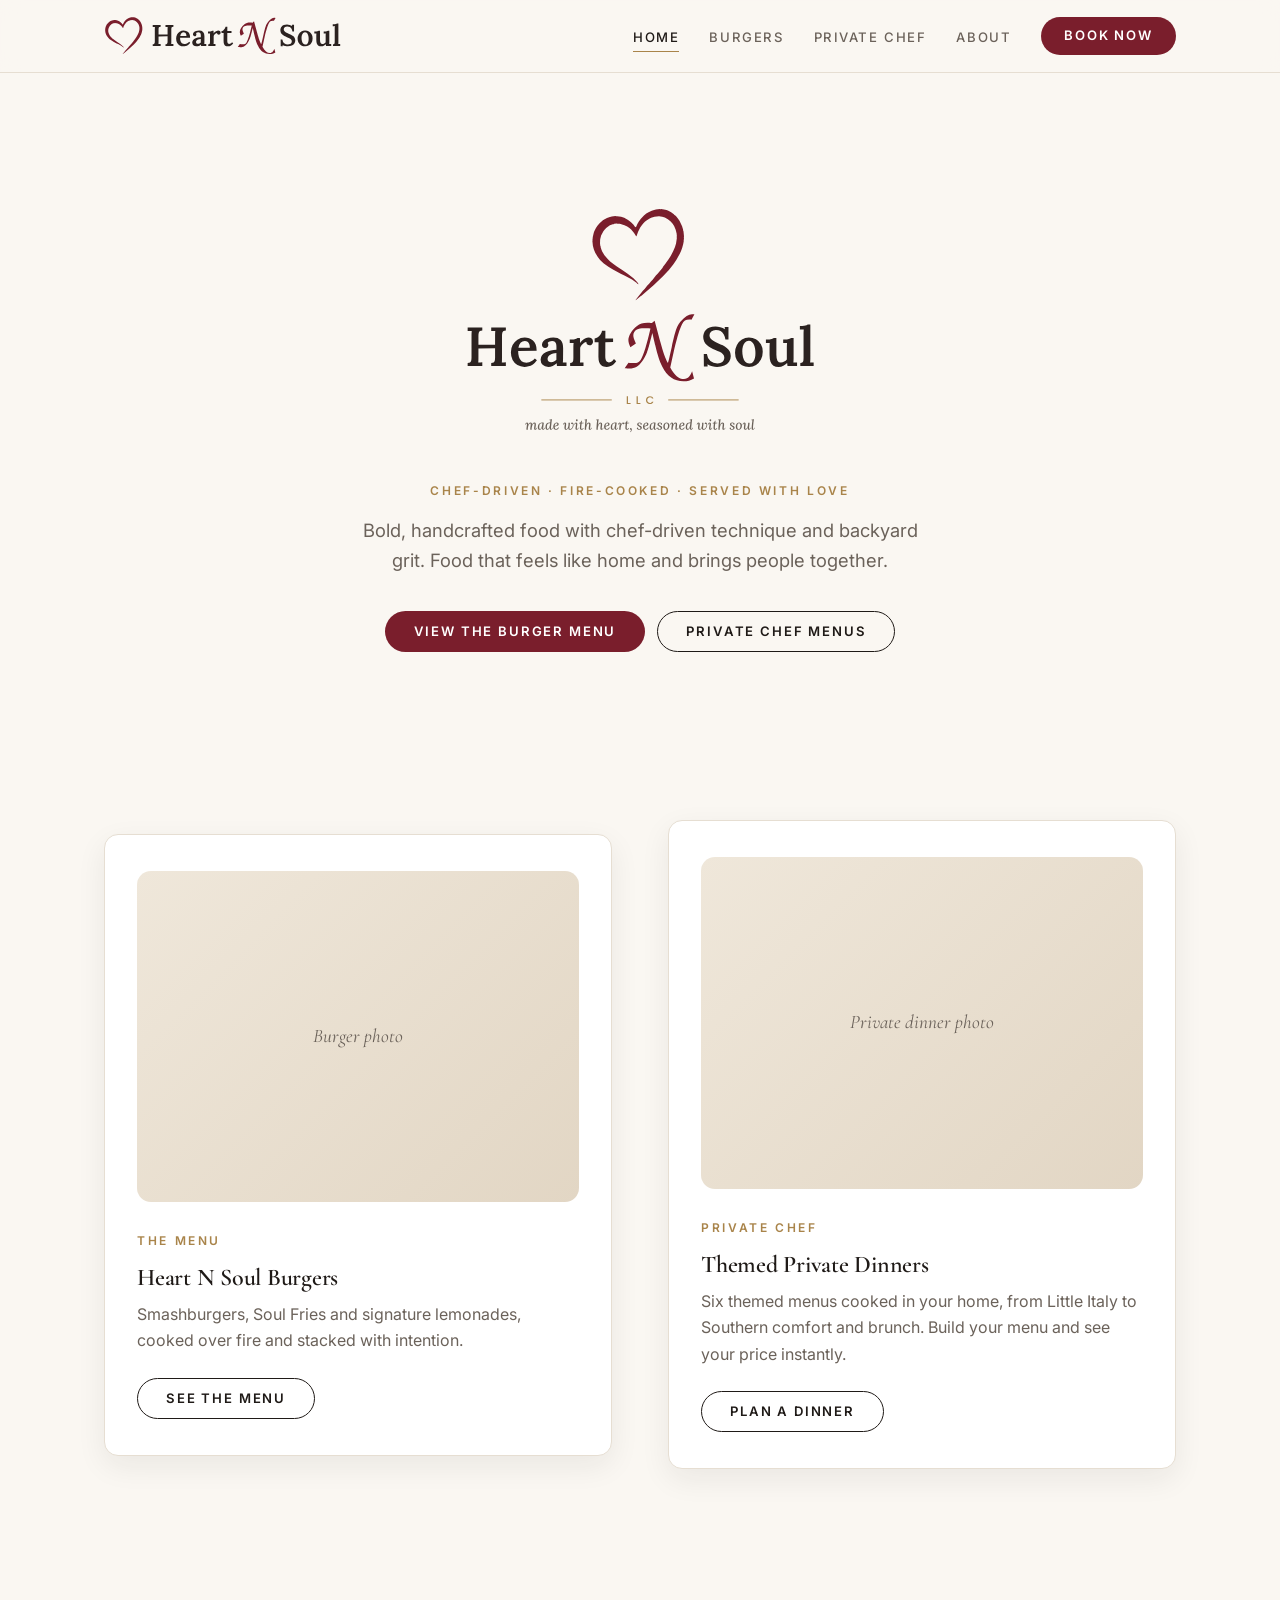
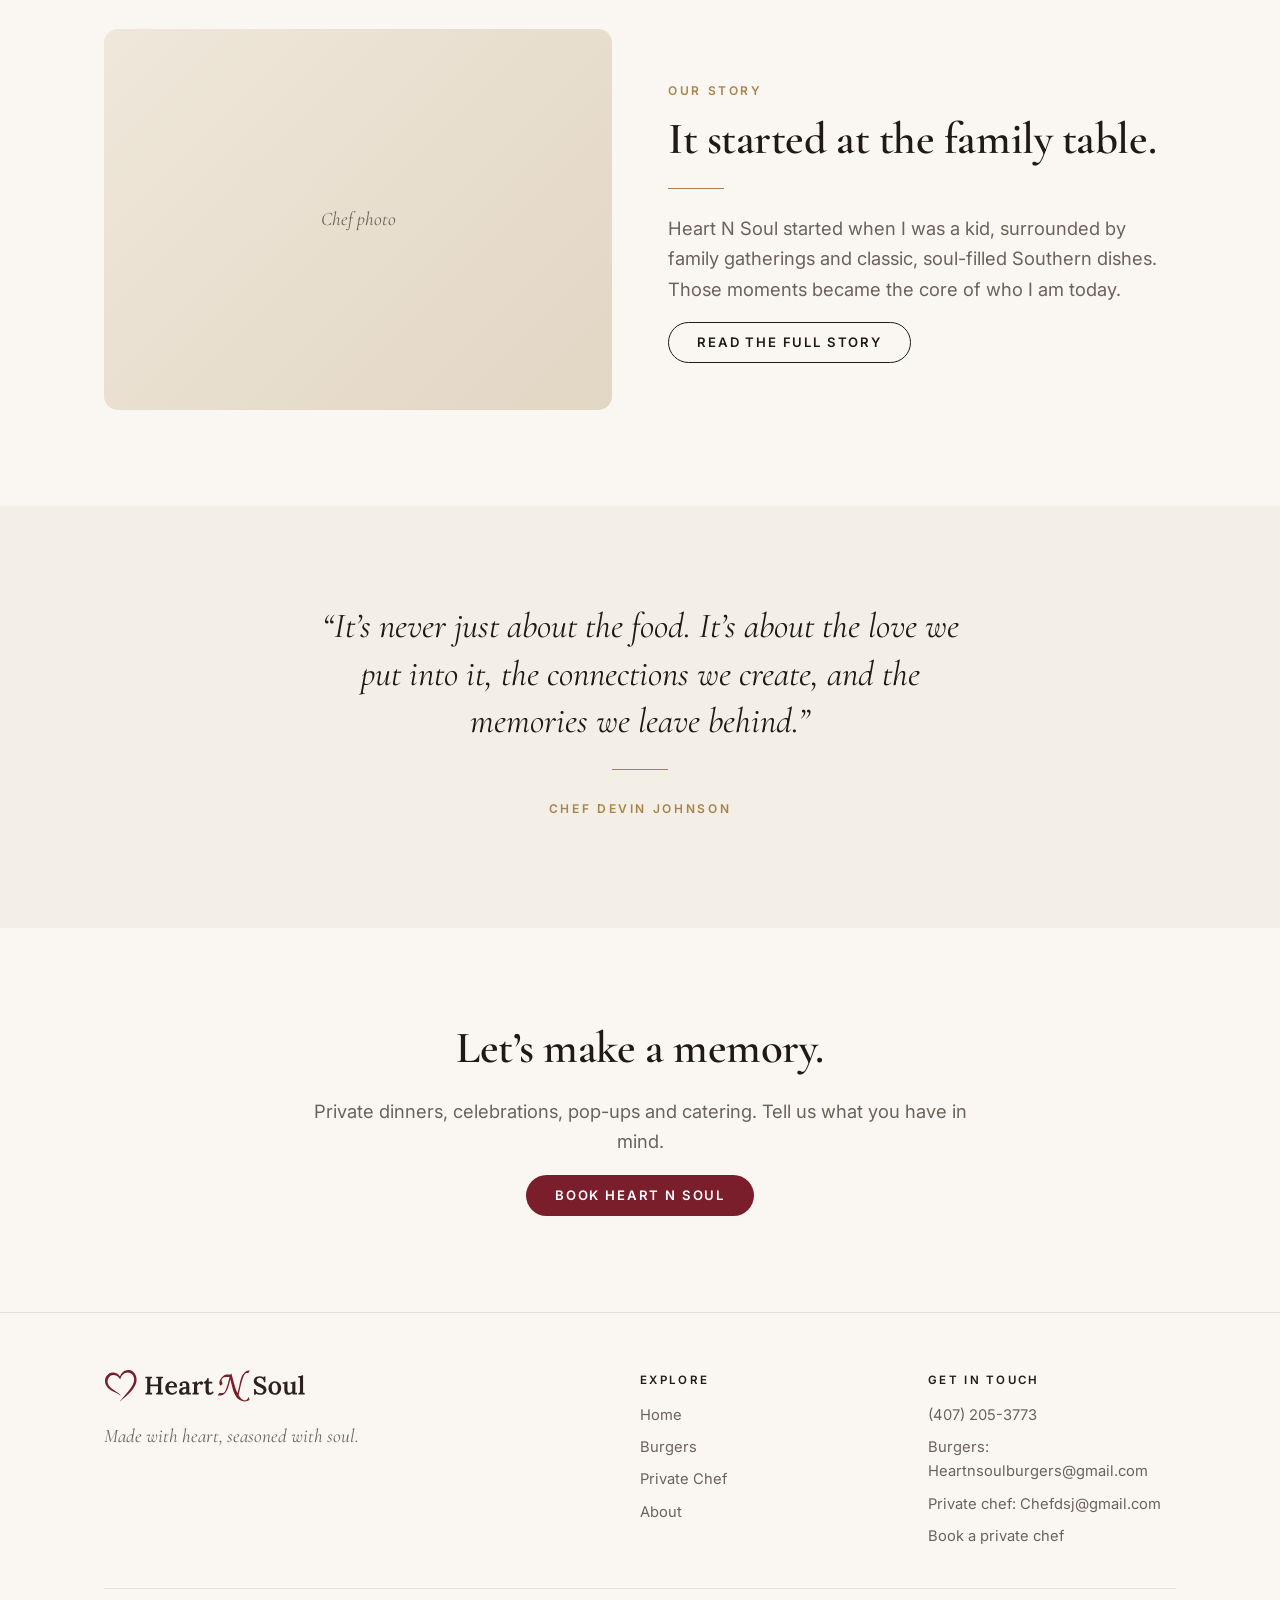
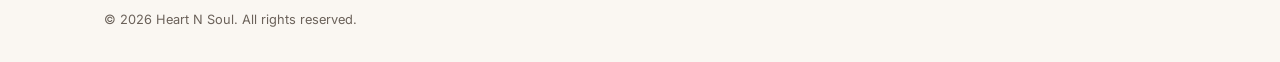
==== commit e4f8ddd7: "new site design menus, logo and burger menu" ====
--- a/index.html
+++ b/index.html
@@ -1,1282 +1,88 @@
 <!DOCTYPE html>
 <html lang="en">
-  <head>
-    <meta charset="UTF-8" />
-    <meta name="viewport" content="width=device-width, initial-scale=1.0" />
-    <meta
-      name="description"
-      content="Heart N Soul Burgers menu board style website"
-    />
-    <title>Heart N Soul Burgers</title>
-    <style>
-      :root {
-        --bg: #090807;
-        --bg-2: #11100f;
-        --bg-3: #1b1715;
-        --panel: #0b0b0a;
-        --red: #ff2d2d;
-        --red-deep: #a21014;
-        --red-soft: rgba(255, 55, 55, 0.22);
-        --cream: #f3e7d6;
-        --gold: #f5c867;
-        --green: #36d785;
-        --sage: #8bb87a;
-        --text: #f8efe8;
-        --muted: #d9c9b5;
-        --shadow: rgba(255, 70, 70, 0.25);
-      }
+<head>
+  <meta charset="UTF-8" />
+  <meta name="viewport" content="width=device-width, initial-scale=1.0" />
+  <meta name="description" content="Heart N Soul: chef-driven, fire-cooked burgers and private chef experiences. Made with heart, seasoned with soul." />
+  <title>Heart N Soul</title>
+  <link rel="preconnect" href="https://fonts.googleapis.com" />
+  <link rel="preconnect" href="https://fonts.gstatic.com" crossorigin />
+  <link href="https://fonts.googleapis.com/css2?family=Cormorant+Garamond:ital,wght@0,500;0,600;1,500&family=Inter:wght@400;500;600&display=swap" rel="stylesheet" />
+  <link rel="stylesheet" href="css/site.css" />
+</head>
+<body>
+  <header class="site-header"></header>
 
-      * { box-sizing: border-box; }
+  <main>
+    <!-- Hero -->
+    <section class="hero">
+      <div class="container">
+        <h1 style="margin:0"><img class="hero-logo" src="images/logo.svg" alt="Heart N Soul LLC: made with heart, seasoned with soul" /></h1>
+        <span class="eyebrow">Chef-driven &middot; Fire-cooked &middot; Served with love</span>
+        <p class="lead">Bold, handcrafted food with chef-driven technique and backyard grit. Food that feels like home and brings people together.</p>
+        <div class="btn-row" style="justify-content:center">
+          <a class="btn btn-primary" href="burgers.html">View the Burger Menu</a>
+          <a class="btn btn-outline" href="private-chef.html">Private Chef Menus</a>
+        </div>
+      </div>
+    </section>
 
-      html, body {
-        margin: 0;
-        min-height: 100%;
-        background: #090807;
-        color: var(--text);
-        font-family: Arial, Helvetica, sans-serif;
-      }
+    <!-- What we offer -->
+    <section class="section-tight">
+      <div class="container grid-2">
+        <a class="card card-link" href="burgers.html">
+          <div class="media" style="margin-bottom:24px">Burger photo</div>
+          <span class="eyebrow">The Menu</span>
+          <h3>Heart N Soul Burgers</h3>
+          <p>Smashburgers, Soul Fries and signature lemonades, cooked over fire and stacked with intention.</p>
+          <span class="btn btn-outline">See the menu</span>
+        </a>
+        <a class="card card-link" href="private-chef.html">
+          <div class="media" style="margin-bottom:24px">Private dinner photo</div>
+          <span class="eyebrow">Private Chef</span>
+          <h3>Themed Private Dinners</h3>
+          <p>Six themed menus cooked in your home, from Little Italy to Southern comfort and brunch. Build your menu and see your price instantly.</p>
+          <span class="btn btn-outline">Plan a dinner</span>
+        </a>
+      </div>
+    </section>
 
-      body {
-        display: flex;
-        justify-content: center;
-        align-items: flex-start;
-        padding: 24px;
-        background:
-          radial-gradient(circle at 50% 15%, rgba(255,255,255,0.08), transparent 24%),
-          radial-gradient(circle at 15% 12%, rgba(255, 110, 110, 0.08), transparent 18%),
-          linear-gradient(180deg, #0b0909 0%, #070606 100%);
-      }
+    <!-- Story teaser -->
+    <section class="section">
+      <div class="container grid-2">
+        <div class="media">Chef photo</div>
+        <div>
+          <span class="eyebrow">Our Story</span>
+          <h2>It started at the family table.</h2>
+          <hr class="divider" />
+          <p class="lead">Heart N Soul started when I was a kid, surrounded by family gatherings and classic, soul-filled Southern dishes. Those moments became the core of who I am today.</p>
+          <a class="btn btn-outline" href="about.html">Read the full story</a>
+        </div>
+      </div>
+    </section>
 
-      a { color: inherit; text-decoration: none; }
-      ul { list-style: none; margin: 0; padding: 0; }
+    <!-- Quote -->
+    <section class="section section-panel center">
+      <div class="container narrow">
+        <p class="quote">&ldquo;It&rsquo;s never just about the food. It&rsquo;s about the love we put into it, the connections we create, and the memories we leave behind.&rdquo;</p>
+        <hr class="divider" />
+        <span class="eyebrow">Chef Devin Johnson</span>
+      </div>
+    </section>
 
-      .menu-board {
-        width: min(1200px, 100%);
-        min-height: 1400px;
-        background:
-          radial-gradient(circle at 20% 18%, rgba(255,87,87,0.12), transparent 20%),
-          radial-gradient(circle at 70% 30%, rgba(255,68,68,0.08), transparent 22%),
-          linear-gradient(180deg, rgba(0,0,0,0.96), rgba(16,13,12,0.97));
-        border: 3px solid rgba(255, 56, 56, 0.7);
-        box-shadow: 0 0 0 2px rgba(0,0,0,0.9), 0 0 40px rgba(0,0,0,0.55);
-        padding: 18px 18px 0;
-        position: relative;
-        overflow: hidden;
-      }
+    <!-- Call to action -->
+    <section class="section center">
+      <div class="container narrow">
+        <h2>Let&rsquo;s make a memory.</h2>
+        <p class="lead">Private dinners, celebrations, pop-ups and catering. Tell us what you have in mind.</p>
+        <div class="btn-row" style="justify-content:center">
+          <a class="btn btn-primary" href="contact.html">Book Heart N Soul</a>
+        </div>
+      </div>
+    </section>
+  </main>
 
-      .menu-board::before {
-        content: "";
-        position: absolute;
-        inset: 0;
-        background: rgba(255,255,255,0.01);
-        pointer-events: none;
-      }
-
-      .board-grid {
-        display: grid;
-        grid-template-columns: 1fr 1fr;
-        gap: 18px;
-        position: relative;
-        z-index: 1;
-      }
-
-      .panel {
-        position: relative;
-        padding: 0;
-      }
-
-      .brand-wrap {
-        position: relative;
-        padding-top: 10px;
-      }
-
-      .brand-top {
-        display: flex;
-        align-items: center;
-        justify-content: space-between;
-        gap: 20px;
-      }
-
-      .heart-mark {
-        position: relative;
-        width: 120px;
-        height: 100px;
-        margin-left: 10px;
-        margin-right: 4px;
-      }
-
-      .heart-mark::before,
-      .heart-mark::after {
-        content: "";
-        position: absolute;
-        width: 72px;
-        height: 90px;
-        background: var(--red);
-        border-radius: 70px 70px 0 0;
-        top: 12px;
-        box-shadow: 0 0 18px rgba(255, 72, 72, 0.12);
-      }
-
-      .heart-mark::before {
-        left: 14px;
-        transform: rotate(-45deg);
-        transform-origin: 100% 100%;
-      }
-
-      .heart-mark::after {
-        left: 32px;
-        transform: rotate(45deg);
-        transform-origin: 0 100%;
-      }
-
-      .brand-text {
-        width: 100%;
-        position: relative;
-      }
-
-      .brand-text .topline {
-        font-size: clamp(3rem, 6vw, 7rem);
-        font-weight: 900;
-        line-height: 0.9;
-        letter-spacing: -0.08em;
-        font-style: italic;
-        position: relative;
-        color: rgba(255, 255, 255, 0.15);
-        text-transform: none;
-        text-shadow: 0 0 1px rgba(255,255,255,0.2), 0 0 8px rgba(255,73,73,0.1);
-      }
-
-      .brand-text .topline .red {
-        color: var(--red);
-        text-shadow: 0 0 18px rgba(255, 64, 64, 0.18);
-      }
-
-      .brand-text .topline .white {
-        color: rgba(255,255,255,0.95);
-      }
-
-      .brand-text .subtitle {
-        margin-top: -8px;
-        font-size: clamp(2.3rem, 4vw, 4rem);
-        font-weight: 900;
-        letter-spacing: -0.06em;
-        line-height: 0.85;
-        color: var(--red);
-        text-transform: uppercase;
-        text-shadow: 0 0 14px rgba(255, 62, 62, 0.18);
-      }
-
-      .brand-text .bottomline {
-        display: flex;
-        align-items: center;
-        justify-content: center;
-        gap: 22px;
-        margin-top: 4px;
-        font-size: 0.82rem;
-        letter-spacing: 0.2em;
-        text-transform: uppercase;
-        color: rgba(255,255,255,0.75);
-        font-weight: 700;
-      }
-
-      .brand-text .bottomline .dot {
-        width: 16px;
-        height: 16px;
-        background: var(--red);
-        position: relative;
-        transform: rotate(45deg);
-        box-shadow: 0 0 12px rgba(255, 71, 71, 0.2);
-      }
-
-      .brand-text .bottomline .dot::before,
-      .brand-text .bottomline .dot::after {
-        content: "";
-        position: absolute;
-        width: 16px;
-        height: 16px;
-        border-radius: 50%;
-        background: var(--red);
-      }
-
-      .brand-text .bottomline .dot::before { left: -8px; top: 0; }
-      .brand-text .bottomline .dot::after { left: 0; top: -8px; }
-
-      .brand-flourish {
-        position: absolute;
-        left: 50%;
-        top: 48%;
-        transform: translate(-50%, -50%);
-        width: 360px;
-        height: 220px;
-        pointer-events: none;
-      }
-
-      .brand-flourish::before,
-      .brand-flourish::after {
-        content: "";
-        position: absolute;
-        inset: 0;
-        background: transparent;
-        border: 4px solid rgba(255, 52, 52, 0.25);
-        border-radius: 50% 50% 50% 50% / 50% 50% 50% 50%;
-        transform: rotate(14deg) scale(1.1);
-      }
-
-      .brand-flourish::after {
-        inset: 18px 8px 42px 8px;
-        border-width: 2px;
-        opacity: 0.7;
-      }
-
-      .section-title {
-        position: relative;
-        display: flex;
-        align-items: center;
-        margin-top: 24px;
-        margin-bottom: 16px;
-        color: var(--red);
-        text-transform: uppercase;
-        font-weight: 900;
-        letter-spacing: 0.03em;
-        font-size: clamp(1.4rem, 2vw, 2.2rem);
-      }
-
-      .section-title .title-heart {
-        width: 26px;
-        height: 26px;
-        position: relative;
-        transform: rotate(45deg);
-        background: var(--red);
-        margin-right: 12px;
-        display: inline-block;
-      }
-
-      .section-title .title-heart::before,
-      .section-title .title-heart::after {
-        content: "";
-        position: absolute;
-        width: 26px;
-        height: 26px;
-        background: var(--red);
-        border-radius: 50%;
-      }
-
-      .section-title .title-heart::before { left: -13px; top: 0; }
-      .section-title .title-heart::after { left: 0; top: -13px; }
-
-      .menu-list {
-        padding-right: 8px;
-      }
-
-      .menu-item {
-        display: grid;
-        grid-template-columns: 1fr auto;
-        gap: 12px;
-        padding: 8px 0 7px;
-        border-bottom: 2px dashed rgba(255, 72, 72, 0.22);
-      }
-
-      .menu-item:first-child {
-        padding-top: 0;
-      }
-
-      .dish-name {
-        display: flex;
-        align-items: flex-start;
-        gap: 10px;
-        color: var(--text);
-        text-transform: none;
-      }
-
-      .dish-name .mini-heart {
-        width: 12px;
-        height: 12px;
-        transform: rotate(45deg);
-        position: relative;
-        background: var(--red);
-        display: inline-block;
-        margin-top: 5px;
-        flex-shrink: 0;
-      }
-
-      .dish-name .mini-heart::before,
-      .dish-name .mini-heart::after {
-        content: "";
-        position: absolute;
-        width: 12px;
-        height: 12px;
-        border-radius: 50%;
-        background: var(--red);
-      }
-
-      .dish-name .mini-heart::before { left: -6px; top: 0; }
-      .dish-name .mini-heart::after { left: 0; top: -6px; }
-
-      .dish-main {
-        font-size: 1.12rem;
-        font-weight: 800;
-        letter-spacing: 0.01em;
-        line-height: 1.25;
-      }
-
-      .dish-desc {
-        display: block;
-        margin-top: 2px;
-        color: var(--muted);
-        font-size: 0.8rem;
-        line-height: 1.35;
-      }
-
-      .dish-price {
-        font-size: 1.12rem;
-        font-weight: 900;
-        color: var(--red);
-        white-space: nowrap;
-        padding-top: 6px;
-        letter-spacing: -0.04em;
-      }
-
-      .favorite-tag {
-        display: inline-block;
-        color: var(--red);
-        text-transform: uppercase;
-        font-weight: 900;
-        font-size: 0.72rem;
-        letter-spacing: 0.08em;
-        margin-top: 4px;
-      }
-
-      .double-burger-wrap {
-        margin-top: 18px;
-        position: relative;
-      }
-
-      .double-burger {
-        position: relative;
-        width: 100%;
-        height: 192px;
-        border-radius: 24px 24px 0 0;
-        background: radial-gradient(circle at 42% 18%, rgba(255,255,255,0.18), transparent 12%), linear-gradient(180deg, rgba(53, 25, 16, 0.05), rgba(0,0,0,0.0));
-        overflow: hidden;
-      }
-
-      .double-burger::before {
-        content: "";
-        position: absolute;
-        left: 50%;
-        bottom: 8px;
-        transform: translateX(-50%);
-        width: 74%;
-        height: 82%;
-        border-radius: 52% 52% 38% 38% / 48% 48% 26% 26%;
-        background: linear-gradient(180deg, #d0874a 0%, #b97735 18%, #8d4c2c 35%, #4d2619 62%, #2c1511 100%);
-        box-shadow: inset 0 0 0 8px rgba(239,176,98,0.25), inset 0 10px 22px rgba(255,255,255,0.1), 0 8px 22px rgba(0,0,0,0.18);
-      }
-
-      .double-burger::after {
-        content: "";
-        position: absolute;
-        left: 58%;
-        bottom: 32px;
-        transform: translateX(-50%);
-        width: 46%;
-        height: 34%;
-        background: linear-gradient(180deg, rgba(255,255,255,0.8), rgba(255,247,204,0.56));
-        border-radius: 50% 50% 44% 44%;
-        box-shadow: inset 0 0 0 10px rgba(255, 174, 75, 0.22);
-        opacity: 0.92;
-      }
-
-      .double-burger .bun-top,
-      .double-burger .bun-bottom {
-        position: absolute;
-        left: 50%;
-        transform: translateX(-50%);
-        background: linear-gradient(180deg, #e9b56d 0%, #d77e39 100%);
-        box-shadow: inset 0 0 25px rgba(255,255,255,0.1);
-      }
-
-      .double-burger .bun-top {
-        bottom: 108px;
-        width: 72%;
-        height: 84px;
-        border-radius: 52% 52% 46% 46% / 62% 62% 28% 28%;
-      }
-
-      .double-burger .bun-bottom {
-        bottom: 0;
-        width: 78%;
-        height: 52px;
-        border-radius: 46% 46% 48% 48% / 32% 32% 68% 68%;
-      }
-
-      .double-burger .lettuce {
-        position: absolute;
-        left: 50%;
-        bottom: 60px;
-        transform: translateX(-50%);
-        width: 66%;
-        height: 60px;
-        background: linear-gradient(180deg, rgba(109,176,90,0.95), rgba(49,120,62,0.9));
-        border-radius: 48% 52% 50% 50% / 28% 28% 62% 62%;
-        box-shadow: inset 0 0 0 8px rgba(154, 220, 95, 0.28);
-      }
-
-      .double-burger .tomato {
-        position: absolute;
-        left: 60%;
-        bottom: 76px;
-        width: 18%;
-        height: 18%;
-        border-radius: 50%;
-        background: radial-gradient(circle at 40% 40%, #ffad8c 0%, #e45a32 36%, #c01915 80%);
-      }
-
-      .double-burger .cheese {
-        position: absolute;
-        left: 50%;
-        bottom: 92px;
-        transform: translateX(-50%);
-        width: 64%;
-        height: 34%;
-        background: linear-gradient(180deg, rgba(255,212,80,0.92), rgba(214,159,42,0.96));
-        border-radius: 28% 28% 38% 38% / 40% 40% 60% 60%;
-        box-shadow: inset 0 -8px 10px rgba(120,73,20,0.2);
-      }
-
-      .double-label {
-        display: block;
-        width: 100%;
-        text-align: center;
-        margin-top: 10px;
-        color: var(--red);
-        font-weight: 900;
-        text-transform: uppercase;
-        letter-spacing: 0.08em;
-        font-size: 2rem;
-      }
-
-      .side-item {
-        display: grid;
-        grid-template-columns: 1fr auto;
-        gap: 10px;
-        padding-top: 4px;
-      }
-
-      .side-box {
-        margin-top: 10px;
-        position: relative;
-        height: 112px;
-        background: linear-gradient(180deg, rgba(0,0,0,0.1), rgba(0,0,0,0.25));
-        border-radius: 0 0 14px 14px;
-        overflow: hidden;
-      }
-
-      .side-box::before {
-        content: "";
-        position: absolute;
-        left: 52%;
-        bottom: 10px;
-        transform: translateX(-50%);
-        width: 74%;
-        height: 70%;
-        background: radial-gradient(circle at 50% 40%, #f6d36d 0%, #d98f38 42%, #7a4716 100%);
-        border-radius: 58% 42% 60% 40% / 50% 52% 48% 50%;
-        box-shadow: 0 8px 18px rgba(0,0,0,0.2);
-      }
-
-      .side-box::after {
-        content: "";
-        position: absolute;
-        left: 19%;
-        bottom: 18px;
-        width: 64%;
-        height: 44%;
-        background: linear-gradient(180deg, rgba(255,255,255,0.07), rgba(124, 67, 15, 0.1));
-        border-radius: 50%;
-      }
-
-      .side-name {
-        font-size: 1.1rem;
-        font-weight: 900;
-        color: var(--text);
-        text-transform: uppercase;
-      }
-
-      .side-text {
-        color: var(--muted);
-        font-size: 0.8rem;
-        line-height: 1.4;
-        margin-top: 4px;
-      }
-
-      .right-panel {
-        padding-top: 4px;
-      }
-
-      .promo-box {
-        background: linear-gradient(180deg, #1a1110 0%, #0d0909 100%);
-        border: 3px solid rgba(255, 55, 55, 0.72);
-        box-shadow: 0 0 0 2px rgba(0,0,0,0.75), 0 0 18px rgba(255, 51, 51, 0.15);
-        padding: 14px 12px 10px;
-        position: relative;
-      }
-
-      .promo-top {
-        display: grid;
-        grid-template-columns: 1.2fr 1.5fr;
-        gap: 10px;
-        align-items: center;
-      }
-
-      .promo-icon {
-        display: flex;
-        align-items: center;
-        justify-content: center;
-        height: 92px;
-      }
-
-      .promo-icon .heart-mini {
-        position: relative;
-        width: 68px;
-        height: 52px;
-        display: inline-block;
-      }
-
-      .promo-icon .heart-mini::before,
-      .promo-icon .heart-mini::after {
-        content: "";
-        position: absolute;
-        width: 40px;
-        height: 60px;
-        background: var(--red);
-        border-radius: 60px 60px 0 0;
-        top: 0;
-      }
-
-      .promo-icon .heart-mini::before {
-        left: 12px;
-        transform: rotate(-45deg);
-        transform-origin: 100% 100%;
-      }
-
-      .promo-icon .heart-mini::after {
-        left: 0;
-        transform: rotate(45deg);
-        transform-origin: 0 100%;
-      }
-
-      .promo-title {
-        font-size: clamp(1.8rem, 3vw, 3rem);
-        font-weight: 900;
-        letter-spacing: -0.05em;
-        line-height: 0.9;
-        color: var(--red);
-        text-transform: uppercase;
-        display: grid;
-        gap: 2px;
-      }
-
-      .promo-title .small {
-        color: var(--white);
-        font-size: 0.85em;
-      }
-
-      .promo-title .big {
-        font-size: 1.04em;
-      }
-
-      .promo-price-box {
-        display: flex;
-        align-items: baseline;
-        justify-content: flex-start;
-        gap: 6px;
-        margin-top: 10px;
-      }
-
-      .promo-price-box .label {
-        color: var(--red);
-        font-size: 0.88rem;
-        font-weight: 800;
-        text-transform: uppercase;
-        letter-spacing: 0.06em;
-      }
-
-      .promo-price-box .dollar {
-        color: var(--red);
-        font-size: 2.2rem;
-        font-weight: 900;
-      }
-
-      .promo-price-box .amount {
-        color: var(--red);
-        font-size: 3rem;
-        font-weight: 900;
-        letter-spacing: -0.08em;
-      }
-
-      .promo-sub {
-        color: var(--gold);
-        text-transform: uppercase;
-        font-size: 0.7rem;
-        letter-spacing: 0.12em;
-        font-weight: 900;
-        margin-top: 4px;
-      }
-
-      .promo-meta {
-        display: grid;
-        grid-template-columns: 1.2fr 1fr;
-        gap: 10px;
-        margin-top: 12px;
-        align-items: flex-start;
-      }
-
-      .promo-list {
-        color: var(--text);
-        font-size: 0.95rem;
-        font-weight: 700;
-        line-height: 1.6;
-      }
-
-      .promo-list strong {
-        color: var(--red);
-      }
-
-      .promo-bottle-group {
-        display: flex;
-        justify-content: flex-end;
-        gap: 12px;
-        margin-top: 6px;
-      }
-
-      .mini-bottle {
-        position: relative;
-        width: 72px;
-        height: 112px;
-        background: linear-gradient(180deg, #8d0a1a 0%, #4f0716 100%);
-        border-radius: 12px 12px 10px 10px;
-        border: 2px solid rgba(255,255,255,0.18);
-      }
-
-      .mini-bottle::before {
-        content: "";
-        position: absolute;
-        top: -10px;
-        left: 10px;
-        right: 10px;
-        height: 10px;
-        background: rgba(57,10,10,0.8);
-        border-radius: 8px 8px 2px 2px;
-      }
-
-      .mini-bottle.alt {
-        background: linear-gradient(180deg, #d7b66a 0%, #9a7137 100%);
-      }
-
-      .promo-note {
-        margin-top: 8px;
-        color: var(--red);
-        text-transform: uppercase;
-        font-weight: 900;
-        font-size: 1.2rem;
-        line-height: 1.2;
-      }
-
-      .mini-burger-card {
-        margin-top: 18px;
-        background: rgba(0,0,0,0.08);
-        border-top: 1px solid rgba(255,98,98,0.2);
-        padding-top: 12px;
-      }
-
-      .tiny-header {
-        display: flex;
-        align-items: center;
-        gap: 10px;
-        color: var(--red);
-        font-weight: 900;
-        text-transform: uppercase;
-        letter-spacing: 0.08em;
-        font-size: 1.05rem;
-        margin-bottom: 10px;
-      }
-
-      .tiny-header .card-heart {
-        width: 16px;
-        height: 16px;
-        position: relative;
-        background: var(--red);
-        transform: rotate(45deg);
-        display: inline-block;
-      }
-
-      .tiny-header .card-heart::before,
-      .tiny-header .card-heart::after {
-        content: "";
-        position: absolute;
-        width: 16px;
-        height: 16px;
-        background: var(--red);
-        border-radius: 50%;
-      }
-
-      .tiny-header .card-heart::before { left: -8px; top: 0; }
-      .tiny-header .card-heart::after { left: 0; top: -8px; }
-
-      .burger-line {
-        display: grid;
-        grid-template-columns: 1fr auto;
-        gap: 12px;
-        align-items: flex-start;
-        margin-bottom: 10px;
-        padding-bottom: 8px;
-        border-bottom: 2px dashed rgba(255,110,110,0.18);
-      }
-
-      .burger-name {
-        display: flex;
-        flex-direction: column;
-        gap: 8px;
-        color: var(--text);
-      }
-
-      .burger-name .big-name {
-        display: flex;
-        align-items: center;
-        gap: 10px;
-        font-size: 1.05rem;
-        font-weight: 900;
-      }
-
-      .burger-name .small-tag {
-        color: var(--red);
-        text-transform: uppercase;
-        font-size: 0.7rem;
-        letter-spacing: 0.1em;
-        font-weight: 900;
-      }
-
-      .burger-name .desc {
-        color: var(--muted);
-        font-size: 0.76rem;
-        line-height: 1.5;
-      }
-
-      .burger-price {
-        color: var(--red);
-        font-size: 1.05rem;
-        font-weight: 900;
-        white-space: nowrap;
-        padding-top: 4px;
-      }
-
-      .feature-box {
-        margin-top: 18px;
-        background: linear-gradient(180deg, rgba(9,26,13,0.9), rgba(9,25,15,0.86));
-        border: 2px solid rgba(78,209,123,0.9);
-        padding: 12px 14px;
-      }
-
-      .feature-box .feature-title {
-        display: flex;
-        align-items: center;
-        gap: 8px;
-        color: var(--green);
-        font-weight: 900;
-        text-transform: uppercase;
-        letter-spacing: 0.08em;
-        font-size: 0.9rem;
-      }
-
-      .feature-box .feature-title .earth {
-        width: 18px;
-        height: 18px;
-        border-radius: 50%;
-        background: radial-gradient(circle at 35% 35%, #add4a0, #197954 35%, #103728 100%);
-        display: inline-block;
-        position: relative;
-      }
-
-      .feature-box .feature-title .earth::before {
-        content: "";
-        position: absolute;
-        inset: 0;
-        border-radius: 50%;
-        background: linear-gradient(90deg, transparent 46%, rgba(255,255,255,0.18) 50%, transparent 54%);
-      }
-
-      .feature-content {
-        display: grid;
-        grid-template-columns: 1fr auto;
-        gap: 12px;
-        margin-top: 8px;
-      }
-
-      .feature-content p {
-        margin: 0;
-        line-height: 1.45;
-        color: var(--text);
-        font-size: 0.8rem;
-      }
-
-      .feature-content strong {
-        color: var(--green);
-      }
-
-      .feature-content .feature-price {
-        color: var(--red);
-        font-weight: 900;
-        font-size: 1rem;
-        white-space: nowrap;
-      }
-
-      .drink-block {
-        margin-top: 20px;
-      }
-
-      .drink-grid {
-        display: grid;
-        grid-template-columns: 1fr 1fr;
-        gap: 18px;
-      }
-
-      .drink-item {
-        display: grid;
-        grid-template-columns: 1fr auto;
-        gap: 12px;
-        align-items: center;
-        margin-top: 12px;
-      }
-
-      .drink-item .label-wrap {
-        display: flex;
-        align-items: center;
-        gap: 10px;
-      }
-
-      .drink-item .drink-bottle-small {
-        width: 52px;
-        height: 84px;
-        background: linear-gradient(180deg, #8f0c1a 0%, #5e0d1e 100%);
-        border-radius: 10px 10px 8px 8px;
-        position: relative;
-        border: 1px solid rgba(255,255,255,0.18);
-      }
-
-      .drink-item .drink-bottle-small::before {
-        content: "";
-        position: absolute;
-        left: 10px;
-        right: 10px;
-        top: -8px;
-        height: 10px;
-        background: rgba(55, 11, 11, 0.75);
-        border-radius: 8px 8px 2px 2px;
-      }
-
-      .drink-item .drink-bottle-small.alt {
-        background: linear-gradient(180deg, #d8af53 0%, #a17034 100%);
-      }
-
-      .drink-item .drink-name {
-        font-size: 0.9rem;
-        color: var(--text);
-        font-weight: 900;
-        text-transform: uppercase;
-      }
-
-      .drink-item .drink-text {
-        display: block;
-        margin-top: 4px;
-        color: var(--muted);
-        font-size: 0.68rem;
-        line-height: 1.4;
-      }
-
-      .drink-item .drink-price {
-        color: var(--red);
-        font-weight: 900;
-        font-size: 0.9rem;
-        white-space: nowrap;
-      }
-
-      .visit-card {
-        margin-top: 18px;
-        border-top: 1px solid rgba(255, 74, 74, 0.26);
-        padding-top: 10px;
-      }
-
-      .info-grid {
-        display: grid;
-        grid-template-columns: repeat(3, minmax(0, 1fr));
-        gap: 12px;
-      }
-
-      .info-card {
-        border: 1px solid rgba(255, 82, 82, 0.2);
-        background: rgba(255,255,255,0.02);
-        padding: 10px 12px;
-      }
-
-      .info-card .label {
-        display: block;
-        color: var(--gold);
-        text-transform: uppercase;
-        font-size: 0.6rem;
-        letter-spacing: 0.1em;
-        font-weight: 800;
-        margin-bottom: 6px;
-      }
-
-      .info-card .value {
-        font-size: 0.8rem;
-        color: var(--text);
-        line-height: 1.5;
-      }
-
-      .follow-row {
-        display: flex;
-        justify-content: space-between;
-        align-items: center;
-        margin-top: 14px;
-        padding-top: 12px;
-        border-top: 1px solid rgba(255,100,100,0.2);
-      }
-
-      .follow-row .follow-text {
-        color: var(--red);
-        text-transform: uppercase;
-        font-weight: 900;
-        letter-spacing: 0.08em;
-        font-size: 0.76rem;
-      }
-
-      .socials {
-        display: flex;
-        gap: 8px;
-      }
-
-      .socials .dot {
-        width: 18px;
-        height: 18px;
-        display: inline-flex;
-        align-items: center;
-        justify-content: center;
-        border-radius: 50%;
-        background: rgba(255,255,255,0.04);
-        border: 1px solid rgba(255,255,255,0.1);
-        color: var(--red);
-        font-size: 0.62rem;
-        font-weight: 900;
-      }
-
-      .bottom-cta {
-        text-align: center;
-        margin-top: 14px;
-        margin-bottom: 18px;
-        color: var(--red);
-        font-weight: 900;
-        text-transform: uppercase;
-        letter-spacing: 0.1em;
-        line-height: 1.2;
-        font-size: 1.35rem;
-      }
-
-      @media (max-width: 960px) {
-        body { padding: 16px; }
-        .board-grid { grid-template-columns: 1fr; }
-        .promo-top { grid-template-columns: 1fr; }
-        .promo-meta { grid-template-columns: 1fr; }
-        .drink-grid { grid-template-columns: 1fr; }
-      }
-
-      @media (max-width: 620px) {
-        .menu-item,
-        .burger-line,
-        .feature-content,
-        .info-grid,
-        .drink-item {
-          grid-template-columns: 1fr;
-        }
-        .dish-price,
-        .burger-price,
-        .feature-content .feature-price {
-          justify-self: start;
-        }
-        .brand-text .topline {
-          font-size: 3.1rem;
-        }
-        .brand-text .subtitle {
-          font-size: 2.3rem;
-        }
-      }
-    </style>
-  </head>
-  <body>
-    <div class="menu-board">
-      <div class="board-grid">
-        <section class="panel" aria-label="Left menu panel">
-          <div class="brand-wrap">
-            <div class="brand-top">
-              <div class="heart-mark" aria-hidden="true"></div>
-              <div class="brand-text" aria-label="Heart N Soul Burgers">
-                <div class="topline"><span class="white">Heart</span><span class="red">N</span><span class="white">Soul</span></div>
-                <div class="subtitle">Burgers</div>
-                <div class="bottomline">
-                  <span>Made with heart</span>
-                  <span class="dot" aria-hidden="true"></span>
-                  <span>Fueled by the soul</span>
-                </div>
-              </div>
-            </div>
-            <div class="brand-flourish" aria-hidden="true"></div>
-          </div>
-
-          <div class="section-title">
-            <span class="title-heart" aria-hidden="true"></span>
-            <span>Heart Favorites</span>
-          </div>
-
-          <ul class="menu-list">
-            <li class="menu-item">
-              <div class="dish-name">
-                <span class="mini-heart" aria-hidden="true"></span>
-                <div>
-                  <div class="dish-main">Jr. Heart Combo</div>
-                  <span class="dish-desc">Single Jr. Heart smashburger,<br />Soul Fries &amp; drink</span>
-                </div>
-              </div>
-              <div class="dish-price">$7.99</div>
-            </li>
-
-            <li class="menu-item">
-              <div class="dish-name">
-                <span class="mini-heart" aria-hidden="true"></span>
-                <div>
-                  <div class="dish-main">Single Heart</div>
-                  <span class="dish-desc">Classic single smashburger</span>
-                </div>
-              </div>
-              <div class="dish-price">$9.99</div>
-            </li>
-
-            <li class="menu-item">
-              <div class="dish-name">
-                <span class="mini-heart" aria-hidden="true"></span>
-                <div>
-                  <div class="dish-main">Heart Combo</div>
-                  <span class="dish-desc">Single Heart, Soul Fries &amp; drink</span>
-                </div>
-              </div>
-              <div class="dish-price">$15.99</div>
-            </li>
-
-            <li class="menu-item">
-              <div class="dish-name">
-                <span class="mini-heart" aria-hidden="true"></span>
-                <div>
-                  <div class="dish-main">Double Heart</div>
-                  <span class="dish-desc">Double smashburger</span>
-                  <span class="favorite-tag">Customer Favorite</span>
-                </div>
-              </div>
-              <div class="dish-price">$13.99</div>
-            </li>
-
-            <li class="menu-item">
-              <div class="dish-name">
-                <span class="mini-heart" aria-hidden="true"></span>
-                <div>
-                  <div class="dish-main">Double Heart Combo</div>
-                  <span class="dish-desc">Double Heart, Soul Fries &amp; drink</span>
-                </div>
-              </div>
-              <div class="dish-price">$19.99</div>
-            </li>
-          </ul>
-
-          <div class="double-burger-wrap" aria-label="Double Heart burger illustration">
-            <div class="double-burger">
-              <div class="bun-top"></div>
-              <div class="bun-bottom"></div>
-              <div class="lettuce"></div>
-              <div class="cheese"></div>
-              <div class="tomato"></div>
-            </div>
-            <span class="double-label">Double Heart</span>
-          </div>
-
-          <div class="section-title" style="margin-top: 28px;">
-            <span class="title-heart" aria-hidden="true"></span>
-            <span>Sides</span>
-          </div>
-
-          <div class="side-item">
-            <div>
-              <div class="side-name">Soul Fries</div>
-              <div class="side-text">Fresh-cut fries tossed in our signature Spirit Seasoning.</div>
-            </div>
-            <div class="dish-price">$4.99</div>
-          </div>
-
-          <div class="side-box" aria-hidden="true"></div>
-        </section>
-
-        <aside class="panel right-panel" aria-label="Right menu panel">
-          <div class="promo-box">
-            <div class="promo-top">
-              <div class="promo-icon" aria-hidden="true">
-                <span class="heart-mini"></span>
-              </div>
-              <div class="promo-title">
-                <span class="small">2 Heart</span>
-                <span class="big">Combos</span>
-                <span class="small">For</span>
-                <span class="big">$25</span>
-              </div>
-            </div>
-
-            <div class="promo-price-box" aria-hidden="true">
-              <span class="label">Best Value</span>
-            </div>
-
-            <div class="promo-meta">
-              <div class="promo-list">
-                <strong>Includes:</strong><br />
-                2 Single Heart Burgers<br />
-                2 Soul Fries<br />
-                2 Signature Drinks
-              </div>
-
-              <div class="promo-bottle-group" aria-hidden="true">
-                <div class="mini-bottle"></div>
-                <div class="mini-bottle alt"></div>
-              </div>
-            </div>
-
-            <div class="promo-note">Good Food.<br />Real Soul.</div>
-          </div>
-
-          <div class="mini-burger-card">
-            <div class="tiny-header">
-              <span class="card-heart" aria-hidden="true"></span>
-              <span>Signature Hearts</span>
-            </div>
-
-            <div class="burger-line">
-              <div class="burger-name">
-                <span class="big-name"><span class="mini-heart" aria-hidden="true"></span> Diablo Heart</span>
-                <span class="small-tag">Most Popular</span>
-                <span class="desc">Double smashburger with jalapeño avocado Boursin spread, 3 pepper gouda, fried jalapeños, lettuce &amp; tomato.</span>
-              </div>
-              <div class="burger-price">$16.99</div>
-            </div>
-
-            <div class="burger-line">
-              <div class="burger-name">
-                <span class="big-name"><span class="mini-heart" aria-hidden="true"></span> Diablo Combo</span>
-                <span class="desc">Includes Soul Fries &amp; drink</span>
-              </div>
-              <div class="burger-price">$22.99</div>
-            </div>
-
-            <div class="burger-line">
-              <div class="burger-name">
-                <span class="big-name"><span class="mini-heart" aria-hidden="true"></span> Smokey Heart</span>
-                <span class="small-tag">Pitmaster Inspired</span>
-                <span class="desc">Double smashburger topped with beef bacon, smoked cheddar, caramelized onions &amp; bourbon BBQ.</span>
-              </div>
-              <div class="burger-price">$17.99</div>
-            </div>
-
-            <div class="burger-line">
-              <div class="burger-name">
-                <span class="big-name"><span class="mini-heart" aria-hidden="true"></span> Smokey Combo</span>
-                <span class="desc">Includes Soul Fries &amp; drink</span>
-              </div>
-              <div class="burger-price">$23.99</div>
-            </div>
-          </div>
-
-          <div class="feature-box">
-            <div class="feature-title">
-              <span class="earth" aria-hidden="true"></span>
-              <span>Heart of the Earth</span>
-            </div>
-            <div class="feature-content">
-              <p>Quinoa &amp; black bean burger topped with roasted garlic aioli, arugula, tomato &amp; red onion.<br /><strong>Any burger can be substituted</strong> with the Heart of the Earth patty.</p>
-              <div class="feature-price">$13.99</div>
-            </div>
-          </div>
-
-          <div class="drink-block">
-            <div class="tiny-header">
-              <span class="card-heart" aria-hidden="true"></span>
-              <span>Signature Drinks</span>
-            </div>
-
-            <div class="drink-grid">
-              <div class="drink-item">
-                <div class="label-wrap">
-                  <div class="drink-bottle-small" aria-hidden="true"></div>
-                  <div>
-                    <div class="drink-name">Fresa Heart</div>
-                    <span class="drink-text">Strawberry Hibiscus Lemonade with bright citrus and soulful flavor.</span>
-                  </div>
-                </div>
-                <div class="drink-price">$5.99</div>
-              </div>
-
-              <div class="drink-item">
-                <div class="label-wrap">
-                  <div class="drink-bottle-small alt" aria-hidden="true"></div>
-                  <div>
-                    <div class="drink-name">Golden Heart</div>
-                    <span class="drink-text">Pineapple Ginger Lemonade with fresh citrus and a hint of spice.</span>
-                  </div>
-                </div>
-                <div class="drink-price">$5.99</div>
-              </div>
-            </div>
-          </div>
-
-          <div class="visit-card">
-            <div class="tiny-header">
-              <span class="card-heart" aria-hidden="true"></span>
-              <span>Visit Us</span>
-            </div>
-
-            <div class="info-grid">
-              <div class="info-card">
-                <span class="label">Phone</span>
-                <span class="value"><a href="tel:+15551234567">(555) 123-4567</a></span>
-              </div>
-
-              <div class="info-card">
-                <span class="label">Address</span>
-                <span class="value">123 Soul Street<br />Heart City, HC 12345</span>
-              </div>
-
-              <div class="info-card">
-                <span class="label">Hours</span>
-                <span class="value">Mon–Fri 11am–10pm<br />Sat–Sun 12pm–11pm</span>
-              </div>
-            </div>
-
-            <div class="follow-row">
-              <span class="follow-text">Follow Our Soul</span>
-              <div class="socials" aria-label="Social media links">
-                <span class="dot">f</span>
-                <span class="dot">◎</span>
-                <span class="dot">♫</span>
-              </div>
-            </div>
-
-            <div class="bottom-cta">Good Food.<br />Real Soul.</div>
-          </div>
-        </aside>
-      </div>
-    </div>
-  </body>
+  <footer class="site-footer"></footer>
+  <script src="js/site.js"></script>
+</body>
 </html>
--- a/css/site.css
+++ b/css/site.css
@@ -0,0 +1,325 @@
+/* ==========================================================
+   Heart N Soul - shared site styles
+   Every page loads this file. Change a color or font here
+   and it updates across the whole site.
+   ========================================================== */
+
+:root {
+  /* Colors */
+  --c-bg: #faf7f2;        /* warm ivory page background */
+  --c-surface: #ffffff;   /* cards and panels */
+  --c-panel: #f3eee6;     /* soft tinted sections */
+  --c-ink: #1f1a17;       /* main text */
+  --c-muted: #6b625a;     /* secondary text */
+  --c-line: #e6ded2;      /* hairlines and borders */
+  --c-accent: #7a1e2c;    /* Heart N Soul burgundy, matches the logo heart */
+  --c-gold: #a9844a;      /* elegant gold detail */
+
+  /* Type */
+  --f-display: "Cormorant Garamond", Georgia, "Times New Roman", serif;
+  --f-body: "Inter", "Helvetica Neue", Arial, sans-serif;
+
+  /* Layout */
+  --max: 1120px;
+  --gutter: 24px;
+  --radius: 14px;
+  --shadow: 0 10px 30px rgba(31, 26, 23, 0.07);
+}
+
+*, *::before, *::after { box-sizing: border-box; }
+
+html { scroll-behavior: smooth; }
+
+body {
+  margin: 0;
+  min-height: 100vh;
+  display: flex;
+  flex-direction: column;
+  background: var(--c-bg);
+  color: var(--c-ink);
+  font: 16px/1.65 var(--f-body);
+  -webkit-font-smoothing: antialiased;
+}
+
+main { flex: 1; }
+
+img { max-width: 100%; display: block; }
+
+a { color: var(--c-accent); }
+
+h1, h2, h3 {
+  font-family: var(--f-display);
+  font-weight: 600;
+  line-height: 1.1;
+  margin: 0 0 0.5em;
+  letter-spacing: -0.01em;
+}
+
+h1 { font-size: clamp(2.6rem, 6vw, 4.4rem); }
+h2 { font-size: clamp(2rem, 4vw, 2.8rem); }
+h3 { font-size: 1.5rem; }
+
+p { margin: 0 0 1em; }
+
+:focus-visible { outline: 2px solid var(--c-gold); outline-offset: 3px; }
+
+.container {
+  width: 100%;
+  max-width: var(--max);
+  margin: 0 auto;
+  padding: 0 var(--gutter);
+}
+
+.narrow { max-width: 720px; }
+
+.eyebrow {
+  display: inline-block;
+  font-family: var(--f-body);
+  font-size: 0.75rem;
+  font-weight: 600;
+  letter-spacing: 0.22em;
+  text-transform: uppercase;
+  color: var(--c-gold);
+  margin-bottom: 14px;
+}
+
+.lead { font-size: 1.15rem; color: var(--c-muted); }
+
+.divider {
+  width: 56px;
+  height: 1px;
+  background: var(--c-gold);
+  border: 0;
+  margin: 24px 0;
+}
+.center .divider { margin-left: auto; margin-right: auto; }
+
+.center { text-align: center; }
+
+/* ---------- Buttons ---------- */
+
+.btn {
+  display: inline-block;
+  padding: 13px 28px;
+  border-radius: 999px;
+  font: 600 0.82rem/1 var(--f-body);
+  letter-spacing: 0.14em;
+  text-transform: uppercase;
+  text-decoration: none;
+  border: 1px solid transparent;
+  cursor: pointer;
+  transition: background 0.2s, color 0.2s, border-color 0.2s, transform 0.2s;
+}
+.btn:hover { transform: translateY(-1px); }
+
+.btn-primary { background: var(--c-accent); color: #fff; }
+.btn-primary:hover { background: color-mix(in srgb, var(--c-accent) 85%, #000); }
+
+.btn-outline { border-color: currentColor; color: var(--c-ink); background: transparent; }
+.btn-outline:hover { background: var(--c-ink); color: var(--c-bg); border-color: var(--c-ink); }
+
+.btn-row { display: flex; flex-wrap: wrap; gap: 12px; }
+.center .btn-row { justify-content: center; }
+
+/* ---------- Header ---------- */
+
+.site-header {
+  position: sticky;
+  top: 0;
+  z-index: 50;
+  background: color-mix(in srgb, var(--c-bg) 90%, transparent);
+  backdrop-filter: blur(10px);
+  border-bottom: 1px solid var(--c-line);
+}
+
+.header-inner {
+  display: flex;
+  align-items: center;
+  justify-content: space-between;
+  gap: 24px;
+  height: 72px;
+}
+
+.logo { display: inline-flex; align-items: center; text-decoration: none; }
+.logo img { height: 40px; width: auto; display: block; }
+.site-footer .logo img { height: 34px; }
+@media (max-width: 420px) { .logo img { height: 32px; } }
+
+.hero-logo { width: min(440px, 86%); height: auto; margin: 0 auto 28px; }
+
+.site-nav ul {
+  display: flex;
+  align-items: center;
+  gap: 30px;
+  list-style: none;
+  margin: 0;
+  padding: 0;
+}
+
+.site-nav a:not(.btn) {
+  color: var(--c-muted);
+  text-decoration: none;
+  font-size: 0.82rem;
+  font-weight: 500;
+  letter-spacing: 0.12em;
+  text-transform: uppercase;
+  padding: 6px 0;
+  border-bottom: 1px solid transparent;
+  transition: color 0.2s, border-color 0.2s;
+}
+.site-nav a:not(.btn):hover,
+.site-nav a[aria-current="page"] {
+  color: var(--c-ink);
+  border-bottom-color: var(--c-gold);
+}
+.site-nav .btn { padding: 11px 22px; }
+
+.nav-toggle {
+  display: none;
+  background: none;
+  border: 0;
+  padding: 8px;
+  cursor: pointer;
+  color: var(--c-ink);
+}
+.nav-toggle span {
+  display: block;
+  width: 22px;
+  height: 2px;
+  background: currentColor;
+  margin: 5px 0;
+  transition: transform 0.2s, opacity 0.2s;
+}
+
+@media (max-width: 820px) {
+  .nav-toggle { display: block; }
+  .site-nav {
+    position: absolute;
+    top: 72px;
+    left: 0;
+    right: 0;
+    background: var(--c-bg);
+    border-bottom: 1px solid var(--c-line);
+    display: none;
+  }
+  .site-nav.open { display: block; }
+  .site-nav ul { flex-direction: column; align-items: stretch; gap: 0; padding: 8px var(--gutter) 20px; }
+  .site-nav li a:not(.btn) { display: block; padding: 14px 0; border-bottom: 1px solid var(--c-line); }
+  .site-nav .btn { margin-top: 16px; text-align: center; display: block; }
+  .nav-toggle[aria-expanded="true"] span:nth-child(1) { transform: translateY(7px) rotate(45deg); }
+  .nav-toggle[aria-expanded="true"] span:nth-child(2) { opacity: 0; }
+  .nav-toggle[aria-expanded="true"] span:nth-child(3) { transform: translateY(-7px) rotate(-45deg); }
+}
+
+/* ---------- Sections ---------- */
+
+.section { padding: 96px 0; }
+.section-tight { padding: 64px 0; }
+.section-panel { background: var(--c-panel); }
+
+.page-hero { padding: 96px 0 56px; }
+.page-hero .lead { max-width: 620px; }
+.page-hero.center .lead { margin-left: auto; margin-right: auto; }
+
+.hero {
+  padding: 120px 0 104px;
+  text-align: center;
+}
+.hero h1 { margin-bottom: 0.25em; }
+.hero h1 em { color: var(--c-accent); font-weight: 500; }
+.hero .lead { max-width: 560px; margin: 0 auto 36px; }
+
+.grid-2 { display: grid; grid-template-columns: 1fr 1fr; gap: 56px; align-items: center; }
+.grid-3 { display: grid; grid-template-columns: repeat(3, 1fr); gap: 28px; }
+
+@media (max-width: 860px) {
+  .grid-2, .grid-3 { grid-template-columns: 1fr; gap: 32px; }
+  .section { padding: 72px 0; }
+  .hero { padding: 88px 0 72px; }
+}
+
+/* ---------- Cards ---------- */
+
+.card {
+  background: var(--c-surface);
+  border: 1px solid var(--c-line);
+  border-radius: var(--radius);
+  padding: 36px 32px;
+  box-shadow: var(--shadow);
+}
+.card h3 { margin-bottom: 0.4em; }
+.card p { color: var(--c-muted); }
+.card .btn { margin-top: 8px; }
+
+.card-link { text-decoration: none; color: inherit; display: block; transition: transform 0.2s, box-shadow 0.2s; }
+.card-link:hover { transform: translateY(-3px); box-shadow: 0 16px 40px rgba(31, 26, 23, 0.1); }
+
+/* Image slot: shows a soft placeholder until a real photo is added */
+.media {
+  aspect-ratio: 4 / 3;
+  border-radius: var(--radius);
+  background: linear-gradient(135deg, #efe7da, #e2d6c4);
+  overflow: hidden;
+  display: grid;
+  place-items: center;
+  color: var(--c-muted);
+  font-family: var(--f-display);
+  font-size: 1.2rem;
+  font-style: italic;
+}
+.media img, .media video { width: 100%; height: 100%; object-fit: cover; }
+
+.quote {
+  font-family: var(--f-display);
+  font-size: clamp(1.6rem, 3vw, 2.2rem);
+  font-style: italic;
+  line-height: 1.35;
+  margin: 0;
+}
+
+.prose p { font-size: 1.05rem; }
+.prose strong { color: var(--c-accent); font-weight: 600; }
+
+/* ---------- Forms ---------- */
+
+.form { display: grid; gap: 18px; }
+.form .row-2 { display: grid; grid-template-columns: 1fr 1fr; gap: 18px; }
+.form label { display: grid; gap: 6px; font-size: 0.85rem; font-weight: 500; color: var(--c-muted); }
+.form input, .form select, .form textarea {
+  font: inherit;
+  color: var(--c-ink);
+  background: var(--c-surface);
+  border: 1px solid var(--c-line);
+  border-radius: 10px;
+  padding: 12px 14px;
+  width: 100%;
+}
+.form textarea { min-height: 140px; resize: vertical; }
+.form input:focus, .form select:focus, .form textarea:focus { outline: none; border-color: var(--c-gold); }
+@media (max-width: 560px) { .form .row-2 { grid-template-columns: 1fr; } }
+
+.info-list { list-style: none; margin: 0; padding: 0; display: grid; gap: 22px; }
+.info-list .label { display: block; font-size: 0.72rem; letter-spacing: 0.2em; text-transform: uppercase; color: var(--c-gold); font-weight: 600; }
+
+/* ---------- Footer ---------- */
+
+.site-footer {
+  border-top: 1px solid var(--c-line);
+  padding: 56px 0 32px;
+  color: var(--c-muted);
+  font-size: 0.92rem;
+}
+.footer-grid { display: grid; grid-template-columns: 2fr 1fr 1fr; gap: 40px; }
+.footer-grid h4 {
+  font: 600 0.72rem/1 var(--f-body);
+  letter-spacing: 0.2em;
+  text-transform: uppercase;
+  color: var(--c-ink);
+  margin: 6px 0 16px;
+}
+.footer-grid ul { list-style: none; margin: 0; padding: 0; display: grid; gap: 8px; }
+.footer-grid a { color: var(--c-muted); text-decoration: none; }
+.footer-grid a:hover { color: var(--c-ink); }
+.footer-tagline { font-family: var(--f-display); font-style: italic; font-size: 1.2rem; margin-top: 10px; }
+.footer-bottom { margin-top: 40px; padding-top: 20px; border-top: 1px solid var(--c-line); font-size: 0.8rem; }
+@media (max-width: 720px) { .footer-grid { grid-template-columns: 1fr; gap: 28px; } }
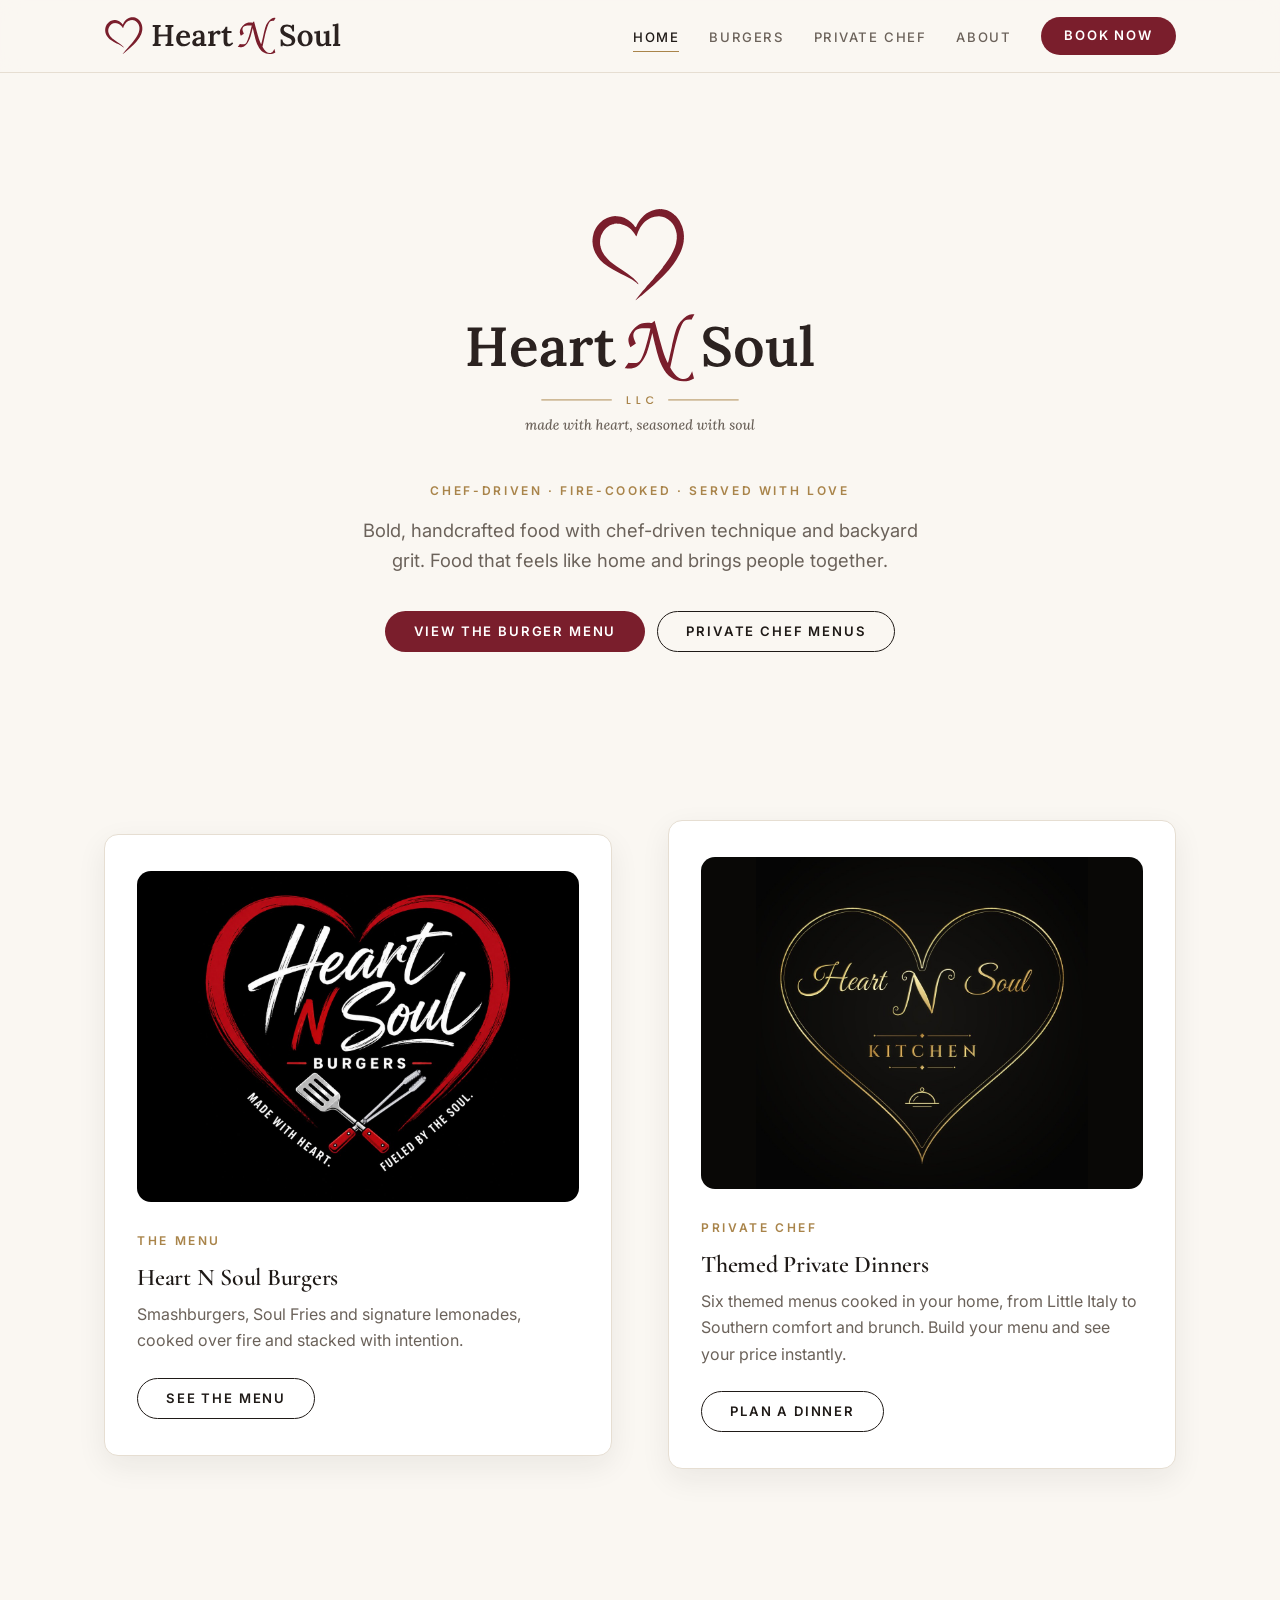
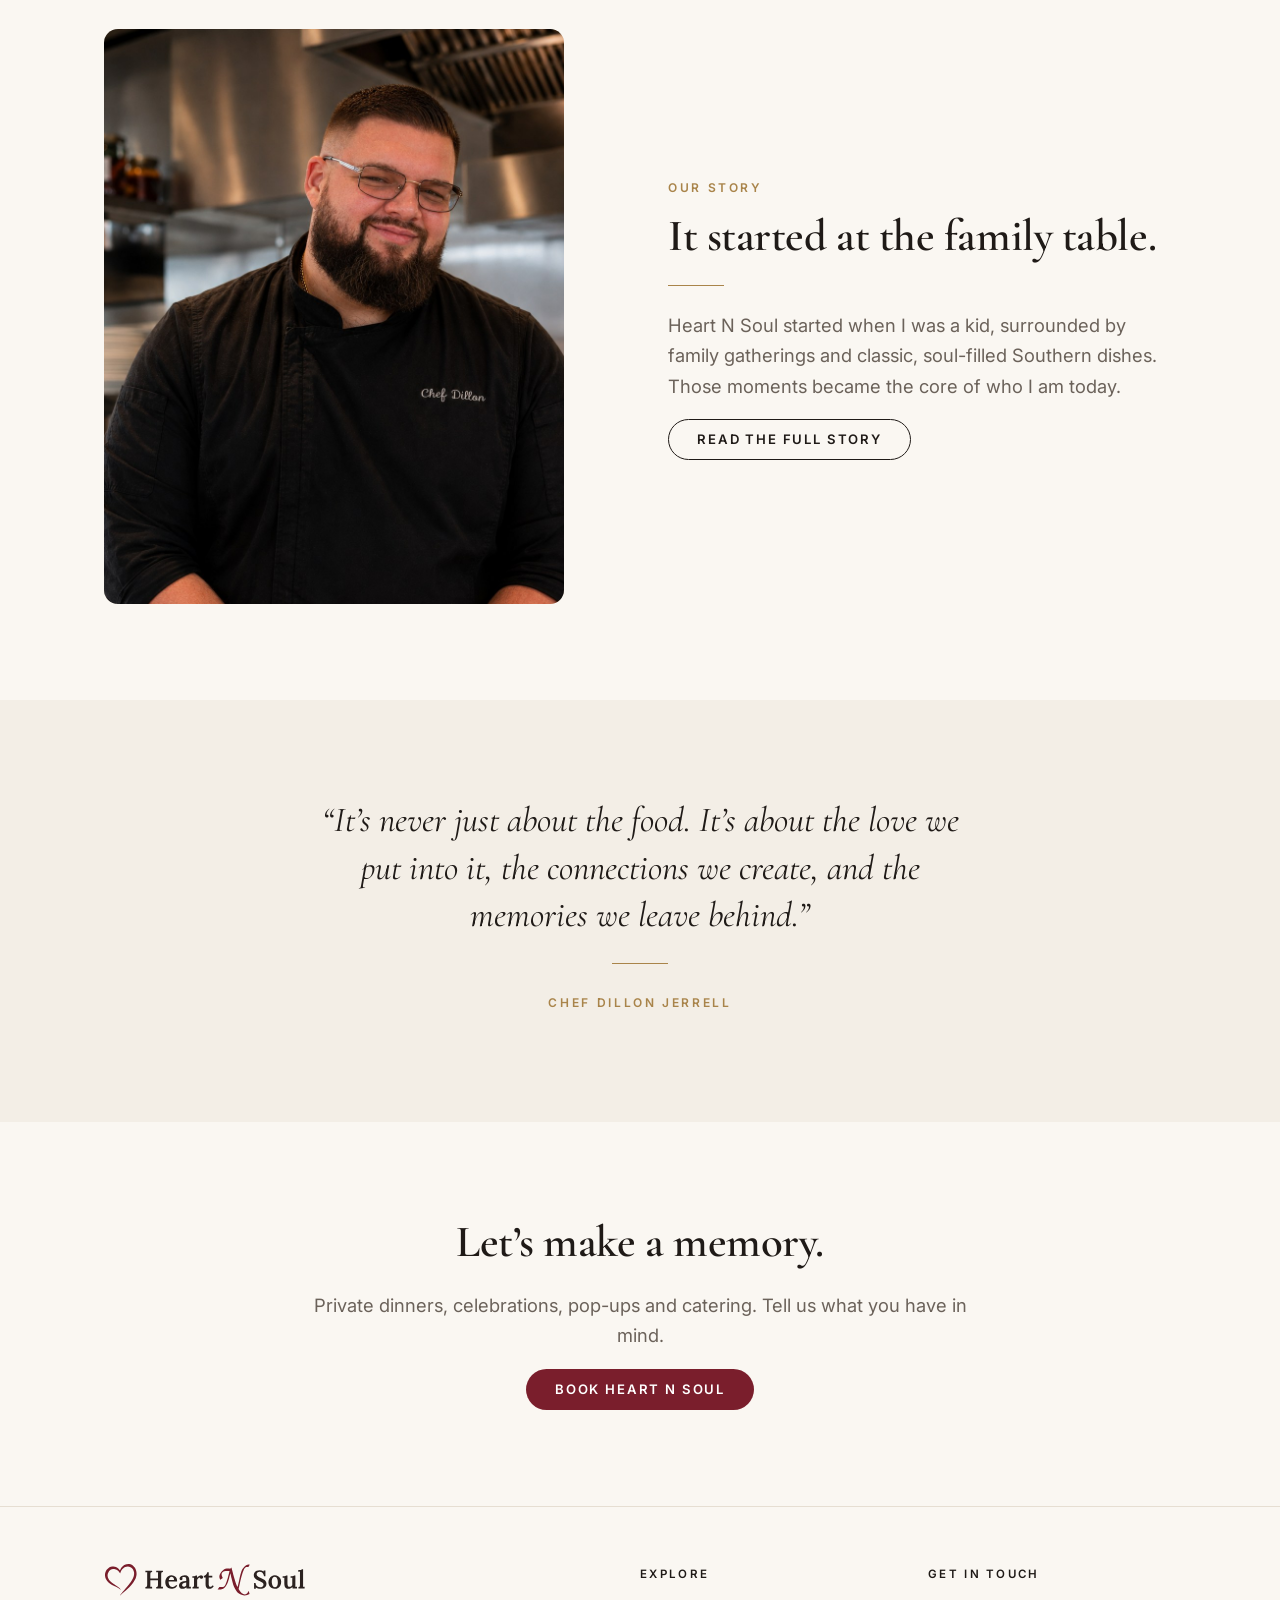
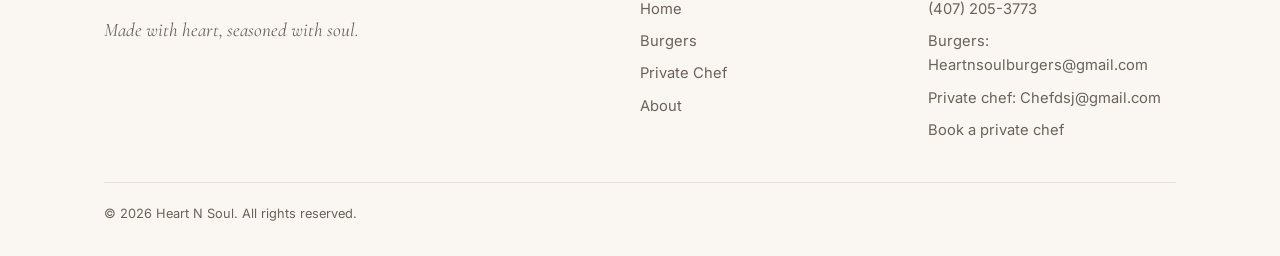
==== commit 92091ede: "refine refining pages" ====
--- a/index.html
+++ b/index.html
@@ -31,14 +31,14 @@
     <section class="section-tight">
       <div class="container grid-2">
         <a class="card card-link" href="burgers.html">
-          <div class="media" style="margin-bottom:24px">Burger photo</div>
+          <div class="media" style="margin-bottom:24px;background:#000"><img src="images/burgers-logo.jpg" alt="Heart N Soul Burgers logo" style="object-fit:contain" /></div>
           <span class="eyebrow">The Menu</span>
           <h3>Heart N Soul Burgers</h3>
           <p>Smashburgers, Soul Fries and signature lemonades, cooked over fire and stacked with intention.</p>
           <span class="btn btn-outline">See the menu</span>
         </a>
         <a class="card card-link" href="private-chef.html">
-          <div class="media" style="margin-bottom:24px">Private dinner photo</div>
+          <div class="media" style="margin-bottom:24px;background:#090806"><img src="images/kitchen-logo.jpg" alt="Heart N Soul Kitchen logo" style="object-fit:contain" /></div>
           <span class="eyebrow">Private Chef</span>
           <h3>Themed Private Dinners</h3>
           <p>Six themed menus cooked in your home, from Little Italy to Southern comfort and brunch. Build your menu and see your price instantly.</p>
@@ -50,7 +50,7 @@
     <!-- Story teaser -->
     <section class="section">
       <div class="container grid-2">
-        <div class="media">Chef photo</div>
+        <div class="media portrait"><img src="images/chef.jpg" alt="Chef Dillon Jerrell in the kitchen" /></div>
         <div>
           <span class="eyebrow">Our Story</span>
           <h2>It started at the family table.</h2>
@@ -66,7 +66,7 @@
       <div class="container narrow">
         <p class="quote">&ldquo;It&rsquo;s never just about the food. It&rsquo;s about the love we put into it, the connections we create, and the memories we leave behind.&rdquo;</p>
         <hr class="divider" />
-        <span class="eyebrow">Chef Devin Johnson</span>
+        <span class="eyebrow">Chef Dillon Jerrell</span>
       </div>
     </section>
 
--- a/css/site.css
+++ b/css/site.css
@@ -267,7 +267,10 @@
   font-size: 1.2rem;
   font-style: italic;
 }
-.media img, .media video { width: 100%; height: 100%; object-fit: cover; }
+.media.portrait { aspect-ratio: 4 / 5; max-width: 460px; }
+.media.portrait img { object-position: 50% 20%; }
+.media { position: relative; }
+.media img, .media video { position: absolute; inset: 0; width: 100%; height: 100%; object-fit: cover; }
 
 .quote {
   font-family: var(--f-display);
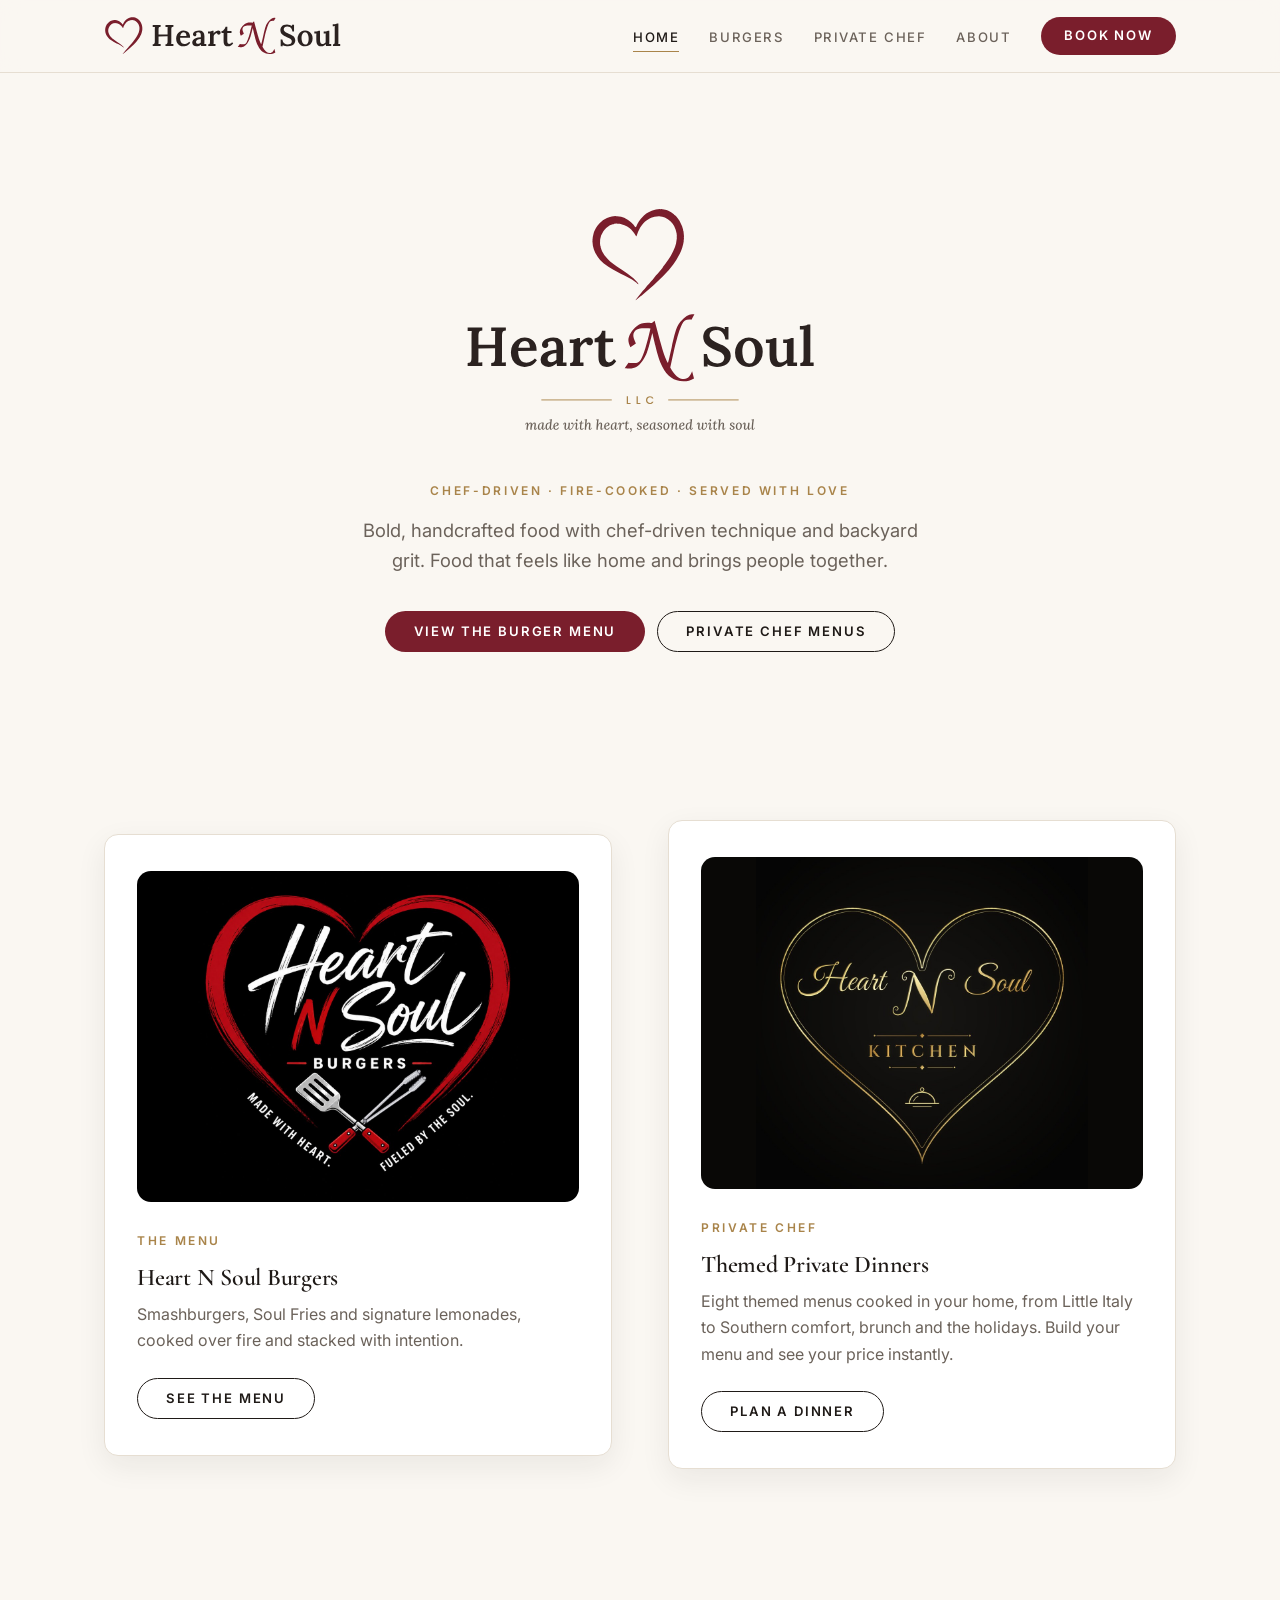
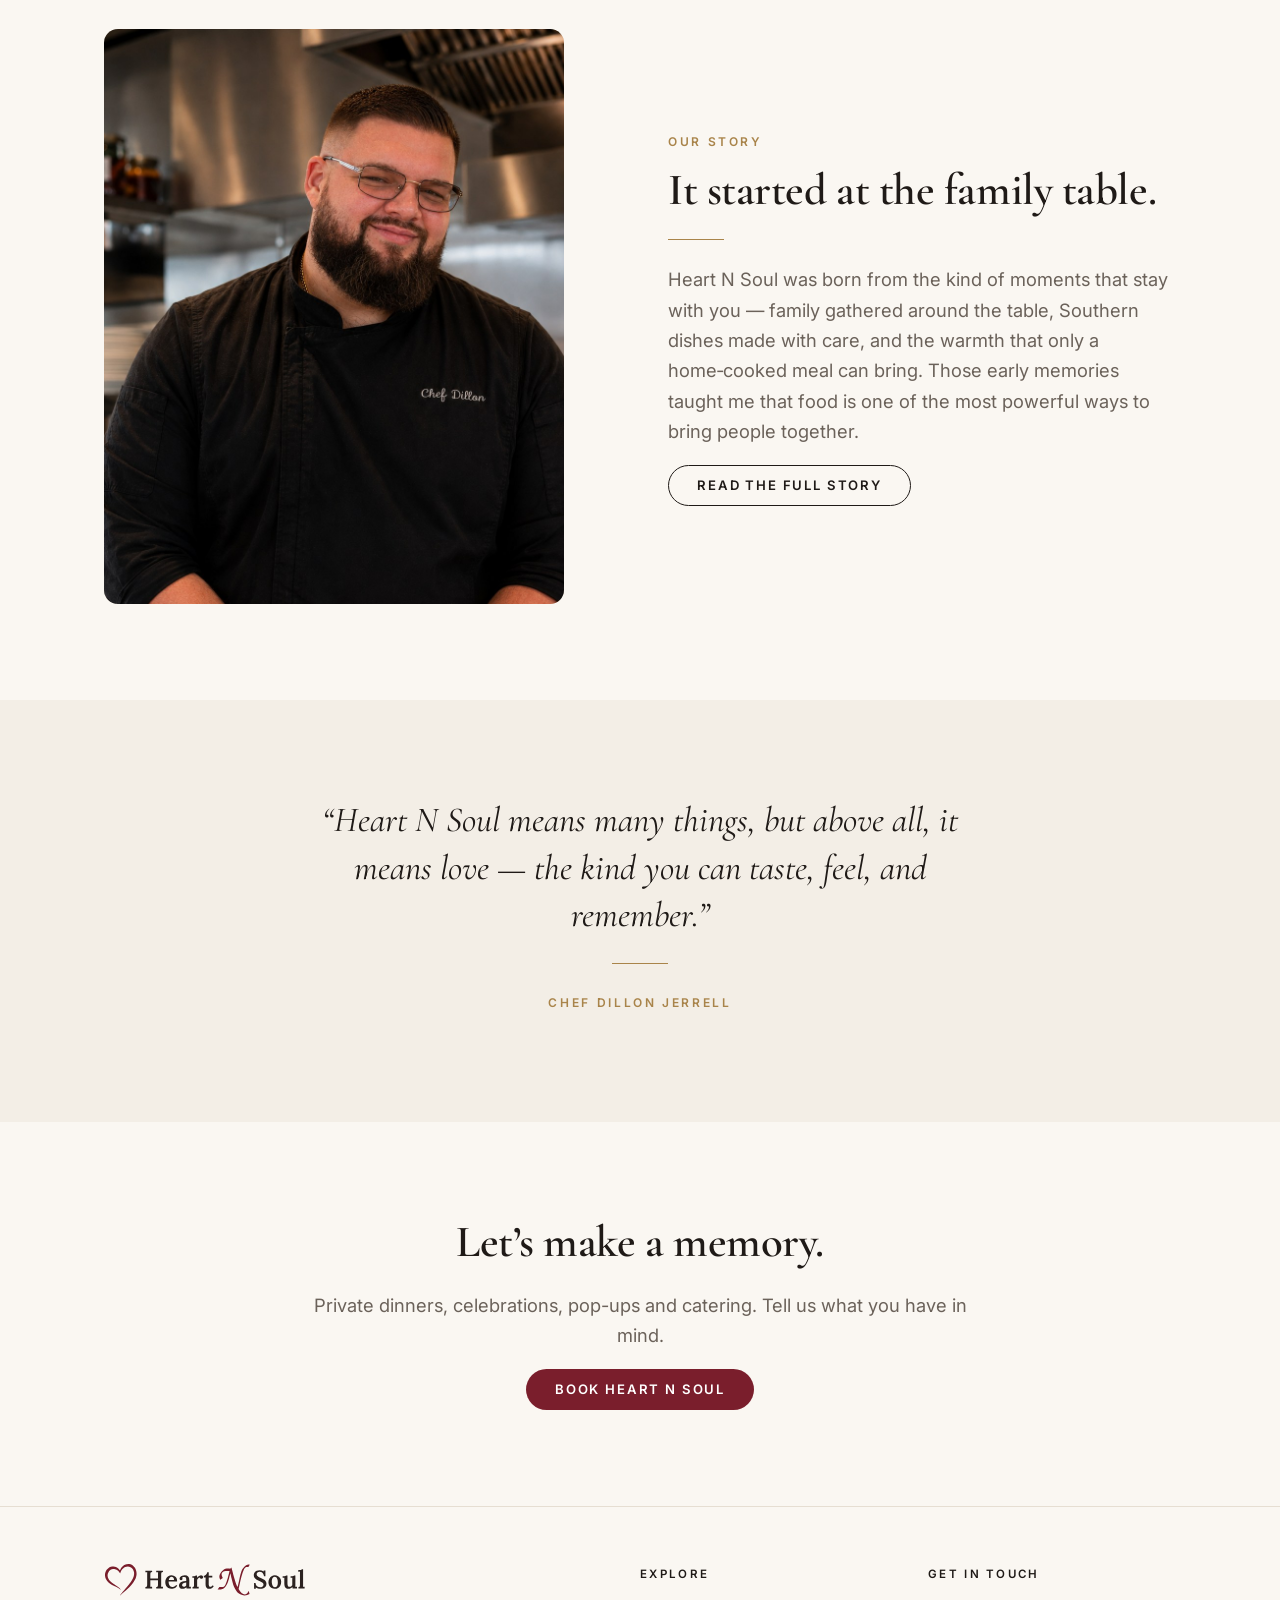
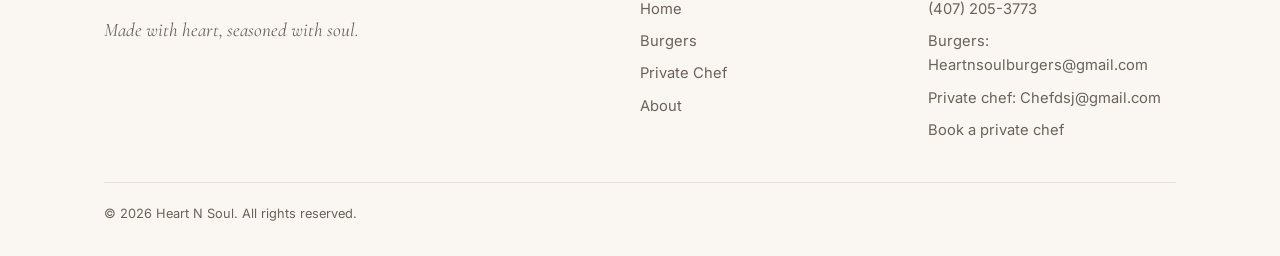
==== commit 5f8de7b6: "update menus pricing changes" ====
--- a/index.html
+++ b/index.html
@@ -41,7 +41,7 @@
           <div class="media" style="margin-bottom:24px;background:#090806"><img src="images/kitchen-logo.jpg" alt="Heart N Soul Kitchen logo" style="object-fit:contain" /></div>
           <span class="eyebrow">Private Chef</span>
           <h3>Themed Private Dinners</h3>
-          <p>Six themed menus cooked in your home, from Little Italy to Southern comfort and brunch. Build your menu and see your price instantly.</p>
+          <p>Eight themed menus cooked in your home, from Little Italy to Southern comfort, brunch and the holidays. Build your menu and see your price instantly.</p>
           <span class="btn btn-outline">Plan a dinner</span>
         </a>
       </div>
@@ -55,7 +55,7 @@
           <span class="eyebrow">Our Story</span>
           <h2>It started at the family table.</h2>
           <hr class="divider" />
-          <p class="lead">Heart N Soul started when I was a kid, surrounded by family gatherings and classic, soul-filled Southern dishes. Those moments became the core of who I am today.</p>
+          <p class="lead">Heart N Soul was born from the kind of moments that stay with you &mdash; family gathered around the table, Southern dishes made with care, and the warmth that only a home&#8209;cooked meal can bring. Those early memories taught me that food is one of the most powerful ways to bring people together.</p>
           <a class="btn btn-outline" href="about.html">Read the full story</a>
         </div>
       </div>
@@ -64,7 +64,7 @@
     <!-- Quote -->
     <section class="section section-panel center">
       <div class="container narrow">
-        <p class="quote">&ldquo;It&rsquo;s never just about the food. It&rsquo;s about the love we put into it, the connections we create, and the memories we leave behind.&rdquo;</p>
+        <p class="quote">&ldquo;Heart N Soul means many things, but above all, it means love &mdash; the kind you can taste, feel, and remember.&rdquo;</p>
         <hr class="divider" />
         <span class="eyebrow">Chef Dillon Jerrell</span>
       </div>
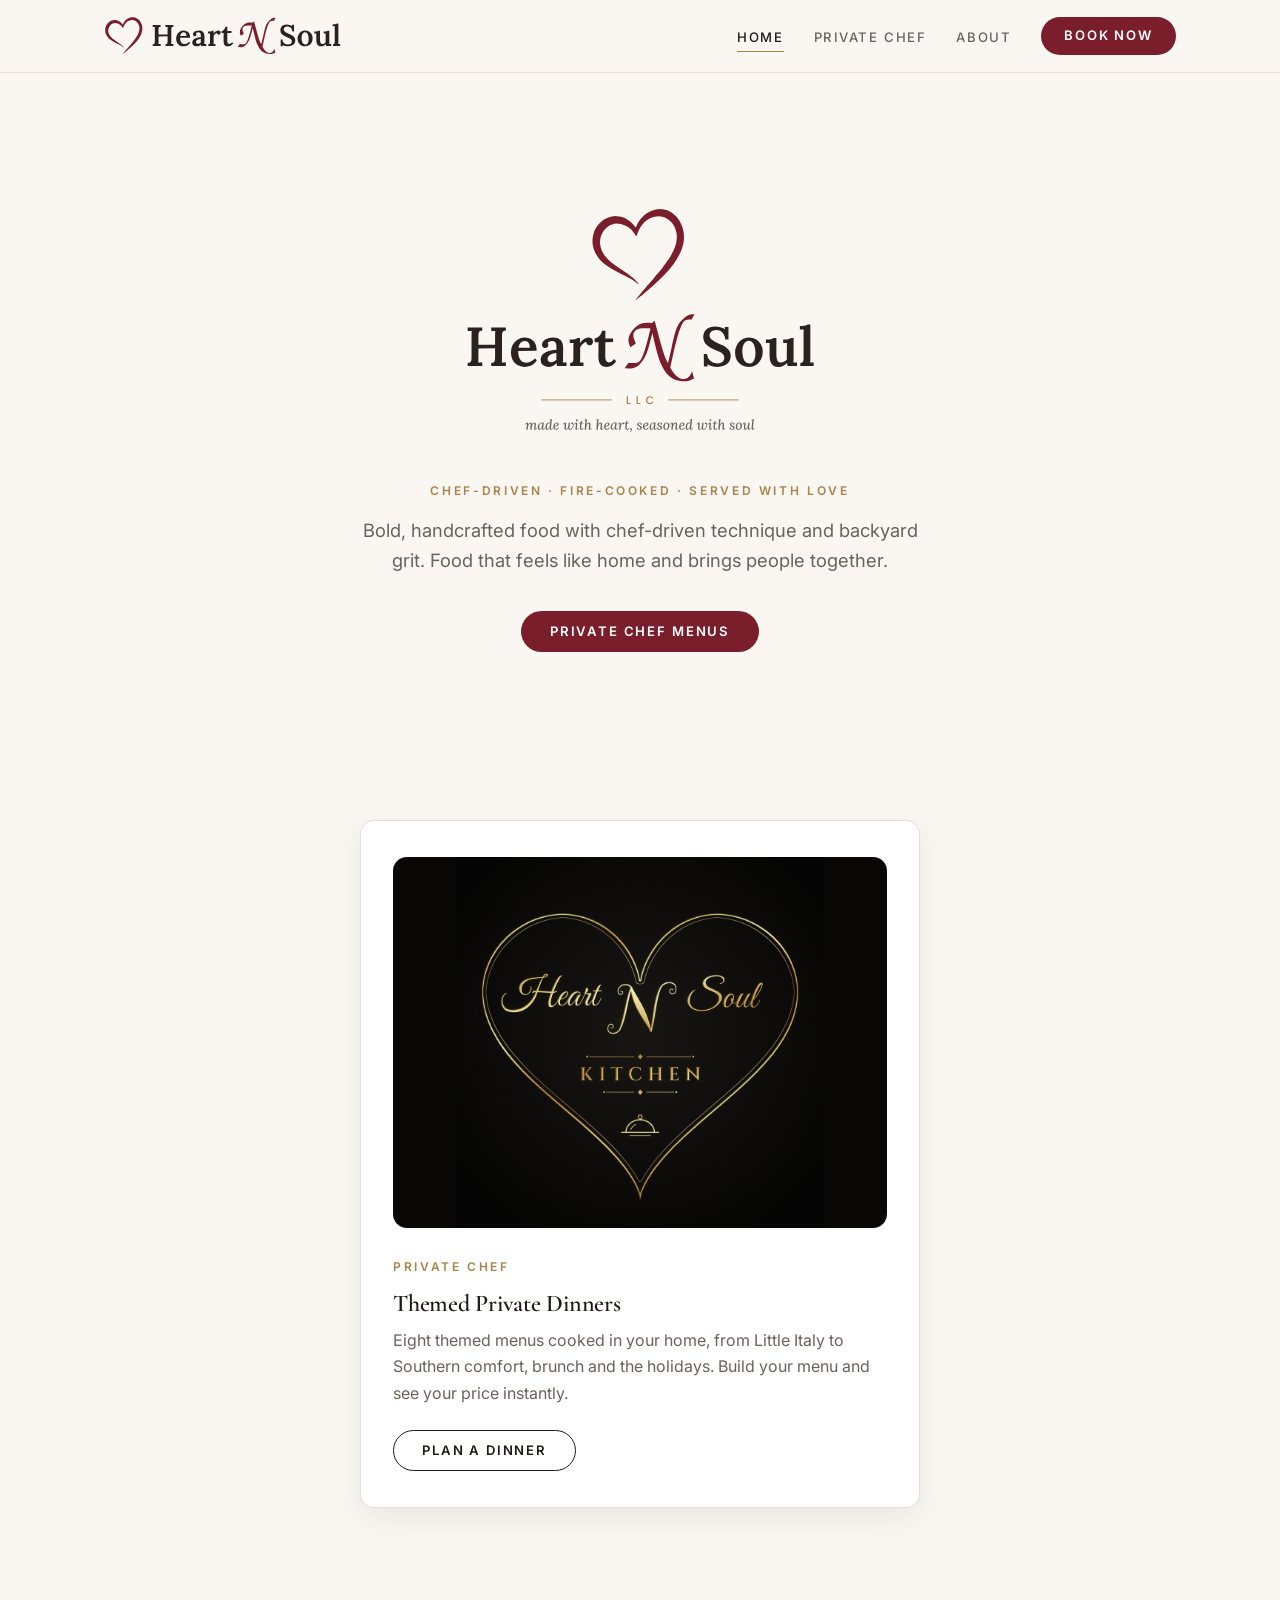
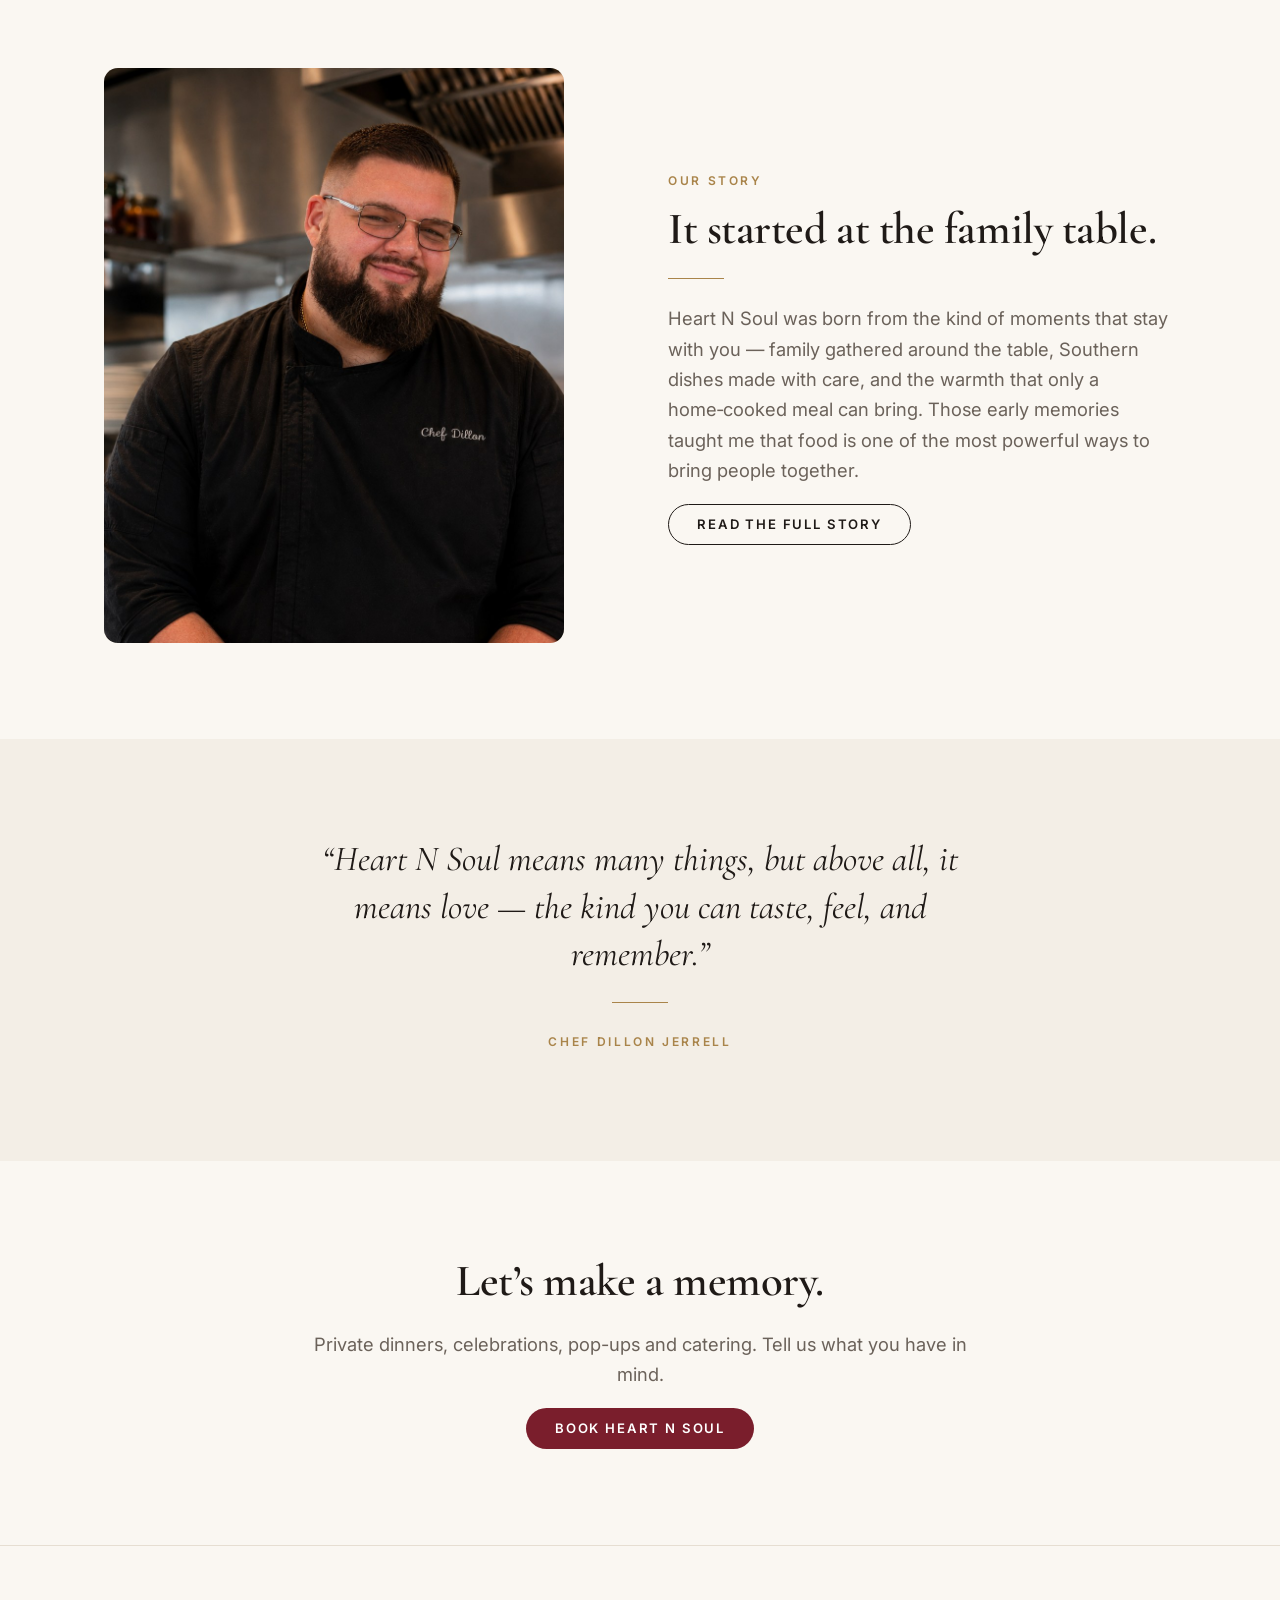
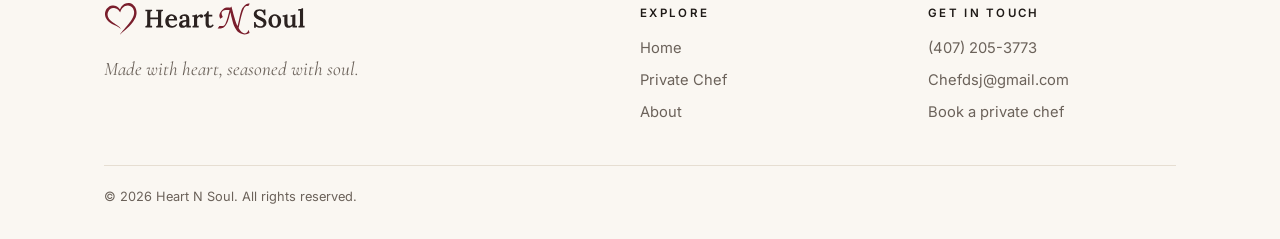
==== commit fa36a703: "updates cahnges" ====
--- a/index.html
+++ b/index.html
@@ -3,12 +3,22 @@
 <head>
   <meta charset="UTF-8" />
   <meta name="viewport" content="width=device-width, initial-scale=1.0" />
-  <meta name="description" content="Heart N Soul: chef-driven, fire-cooked burgers and private chef experiences. Made with heart, seasoned with soul." />
+  <meta name="description" content="Heart N Soul: chef-driven private dinners and themed menus cooked in your home. Made with heart, seasoned with soul." />
   <title>Heart N Soul</title>
   <link rel="preconnect" href="https://fonts.googleapis.com" />
   <link rel="preconnect" href="https://fonts.gstatic.com" crossorigin />
   <link href="https://fonts.googleapis.com/css2?family=Cormorant+Garamond:ital,wght@0,500;0,600;1,500&family=Inter:wght@400;500;600&display=swap" rel="stylesheet" />
-  <link rel="stylesheet" href="css/site.css" />
+  <link rel="stylesheet" href="css/site.css?v=202610191716" />
+  <link rel="canonical" href="https://heartnsoulkitchen.com/" />
+  <meta property="og:type" content="website" />
+  <meta property="og:site_name" content="Heart N Soul" />
+  <meta property="og:title" content="Heart N Soul" />
+  <meta property="og:description" content="Heart N Soul: chef-driven private dinners and themed menus cooked in your home. Made with heart, seasoned with soul." />
+  <meta property="og:url" content="https://heartnsoulkitchen.com/" />
+  <meta property="og:image" content="https://heartnsoulkitchen.com/images/share.jpg" />
+  <meta name="twitter:card" content="summary_large_image" />
+  <link rel="icon" type="image/svg+xml" href="images/logo-heart.svg" />
+  <script type="application/ld+json">{"@context": "https://schema.org", "@type": "FoodEstablishment", "name": "Heart N Soul", "alternateName": ["Heart N Soul Kitchen"], "url": "https://heartnsoulkitchen.com/", "logo": "https://heartnsoulkitchen.com/images/logo.svg", "image": "https://heartnsoulkitchen.com/images/share.jpg", "description": "Chef-driven, themed private chef dinners cooked in your home by Chef Dillon Jerrell.", "telephone": "+1-407-205-3773", "email": "Chefdsj@gmail.com", "servesCuisine": ["Southern", "Italian", "Mediterranean", "Brunch"], "founder": {"@type": "Person", "name": "Dillon Jerrell"}, "priceRange": "$$$", "hasMenu": "https://heartnsoulkitchen.com/private-chef.html"}</script>
 </head>
 <body>
   <header class="site-header"></header>
@@ -21,16 +31,16 @@
         <span class="eyebrow">Chef-driven &middot; Fire-cooked &middot; Served with love</span>
         <p class="lead">Bold, handcrafted food with chef-driven technique and backyard grit. Food that feels like home and brings people together.</p>
         <div class="btn-row" style="justify-content:center">
-          <a class="btn btn-primary" href="burgers.html">View the Burger Menu</a>
-          <a class="btn btn-outline" href="private-chef.html">Private Chef Menus</a>
+          <a class="btn btn-primary" href="burgers.html" data-burgers>View the Burger Menu</a>
+          <a class="btn btn-primary" href="private-chef.html">Private Chef Menus</a>
         </div>
       </div>
     </section>
 
     <!-- What we offer -->
     <section class="section-tight">
-      <div class="container grid-2">
-        <a class="card card-link" href="burgers.html">
+      <div class="container grid-2 offer-grid">
+        <a class="card card-link" href="burgers.html" data-burgers>
           <div class="media" style="margin-bottom:24px;background:#000"><img src="images/burgers-logo.jpg" alt="Heart N Soul Burgers logo" style="object-fit:contain" /></div>
           <span class="eyebrow">The Menu</span>
           <h3>Heart N Soul Burgers</h3>
@@ -83,6 +93,6 @@
   </main>
 
   <footer class="site-footer"></footer>
-  <script src="js/site.js"></script>
+  <script src="js/site.js?v=202610191716"></script>
 </body>
 </html>
--- a/css/site.css
+++ b/css/site.css
@@ -326,3 +326,11 @@
 .footer-tagline { font-family: var(--f-display); font-style: italic; font-size: 1.2rem; margin-top: 10px; }
 .footer-bottom { margin-top: 40px; padding-top: 20px; border-top: 1px solid var(--c-line); font-size: 0.8rem; }
 @media (max-width: 720px) { .footer-grid { grid-template-columns: 1fr; gap: 28px; } }
+.form-note { color: var(--c-muted); font-size: 0.85rem; margin: 0; }
+
+/* Burger content: hidden unless js/site.js turns SHOW_BURGERS on */
+[data-burgers] { display: none !important; }
+.burgers-on [data-burgers] { display: revert !important; }
+html:not(.burgers-on) .offer-grid { grid-template-columns: minmax(0, 560px); justify-content: center; }
+html:not(.burgers-on) .offer-grid-3 { grid-template-columns: repeat(2, minmax(0, 1fr)); max-width: 820px; margin-left: auto; margin-right: auto; }
+@media (max-width: 860px) { html:not(.burgers-on) .offer-grid-3 { grid-template-columns: 1fr; } }
